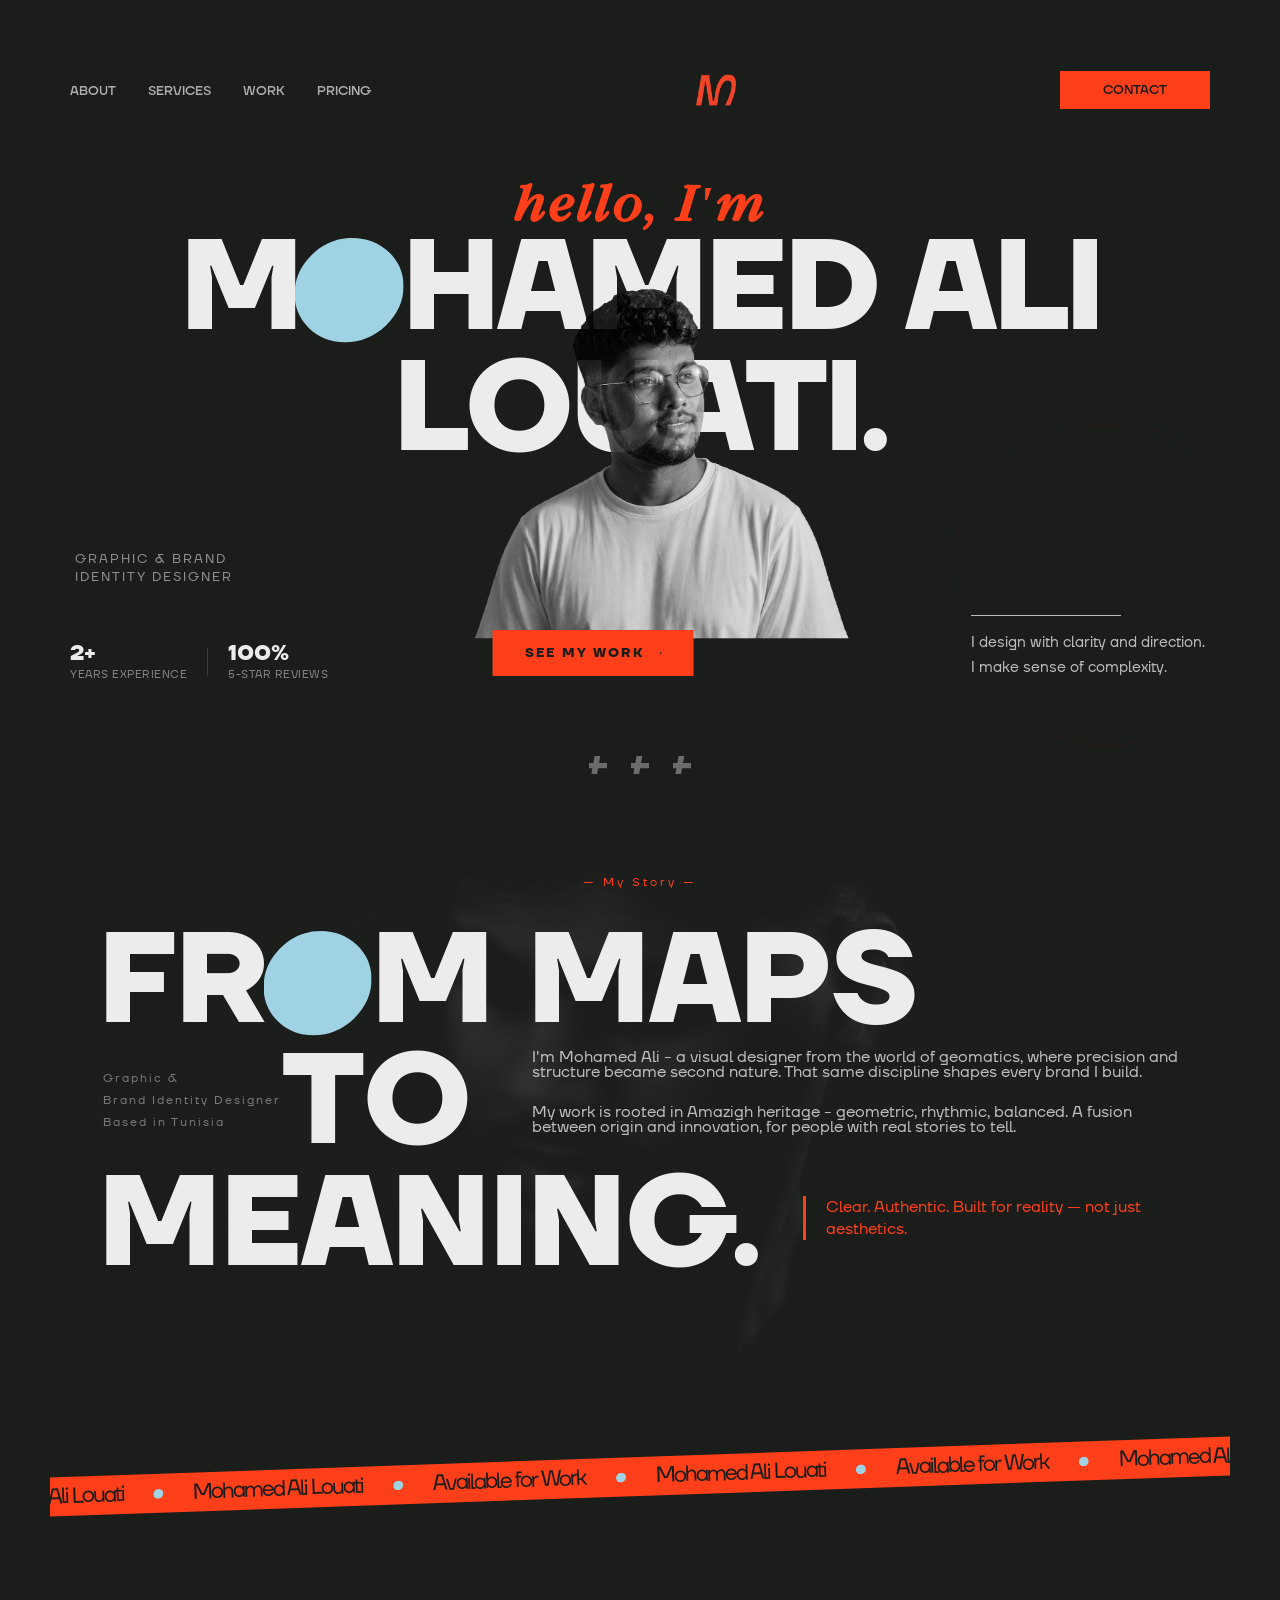
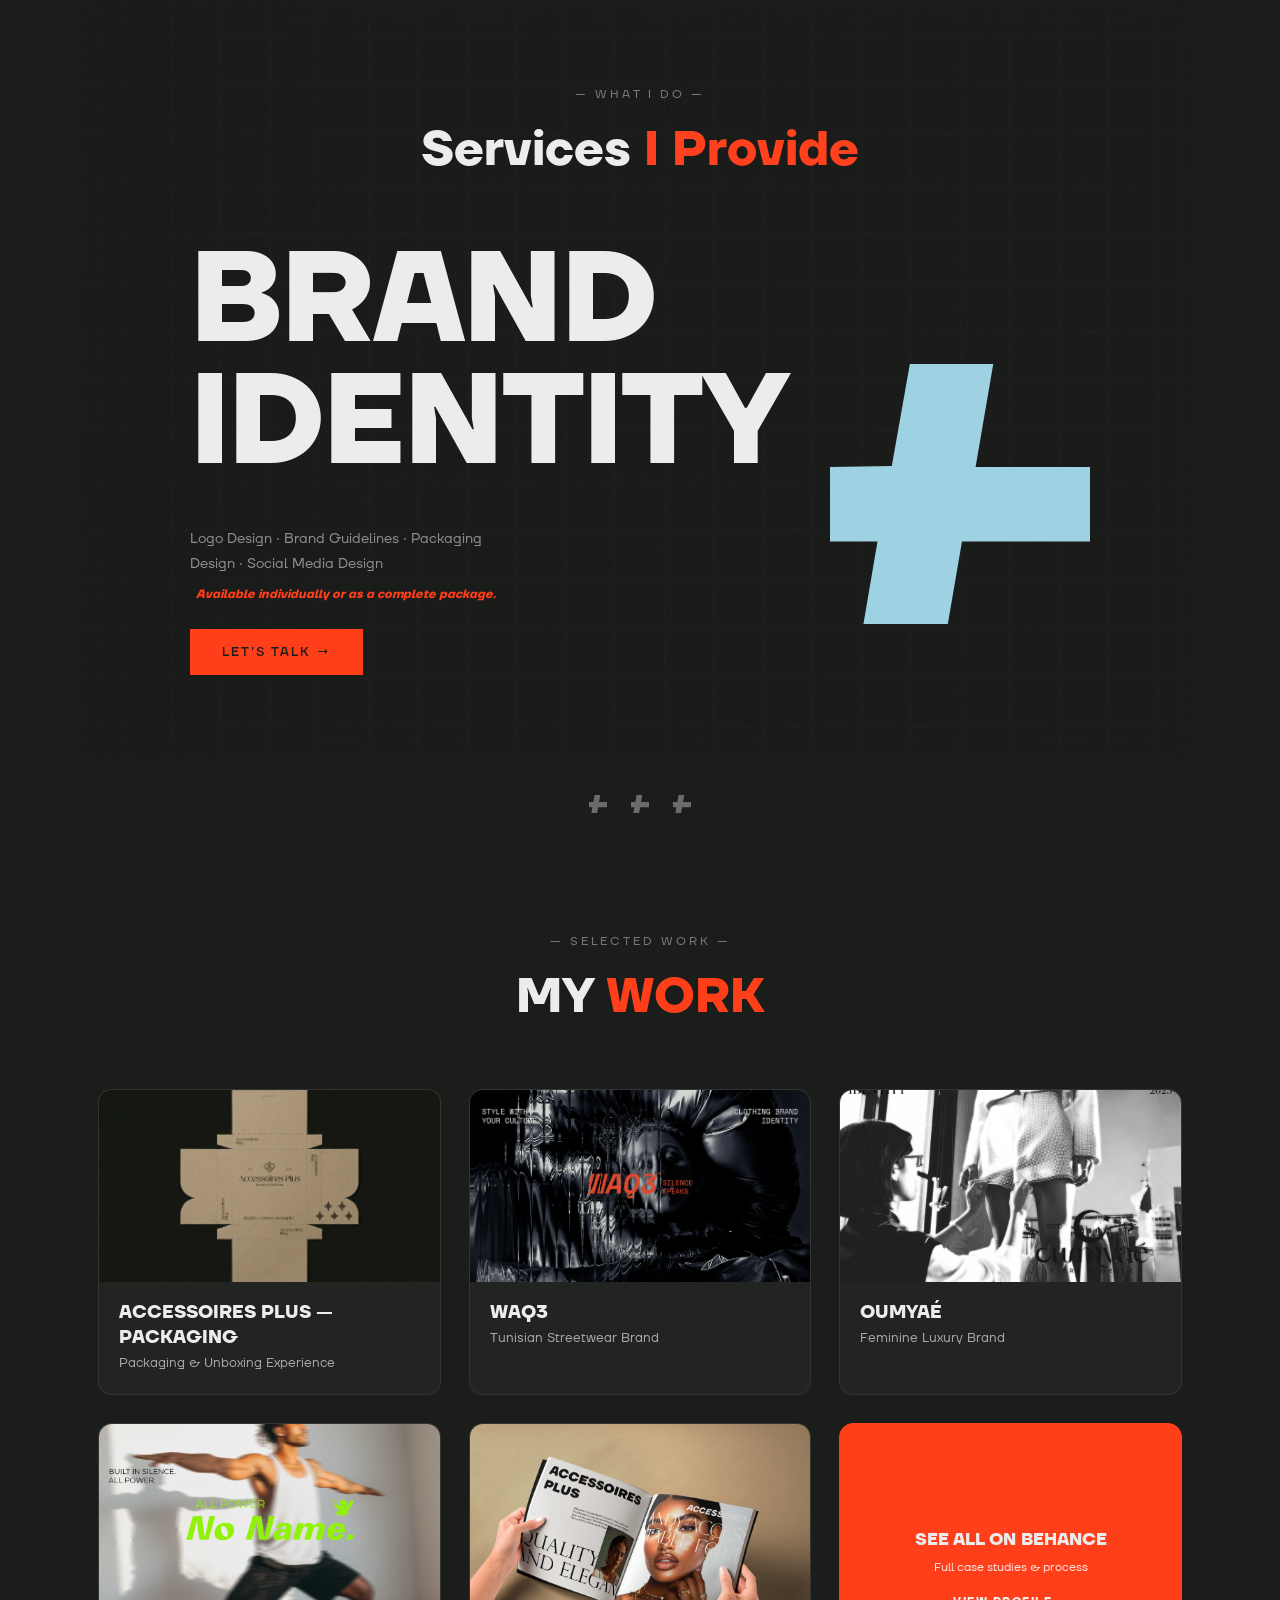
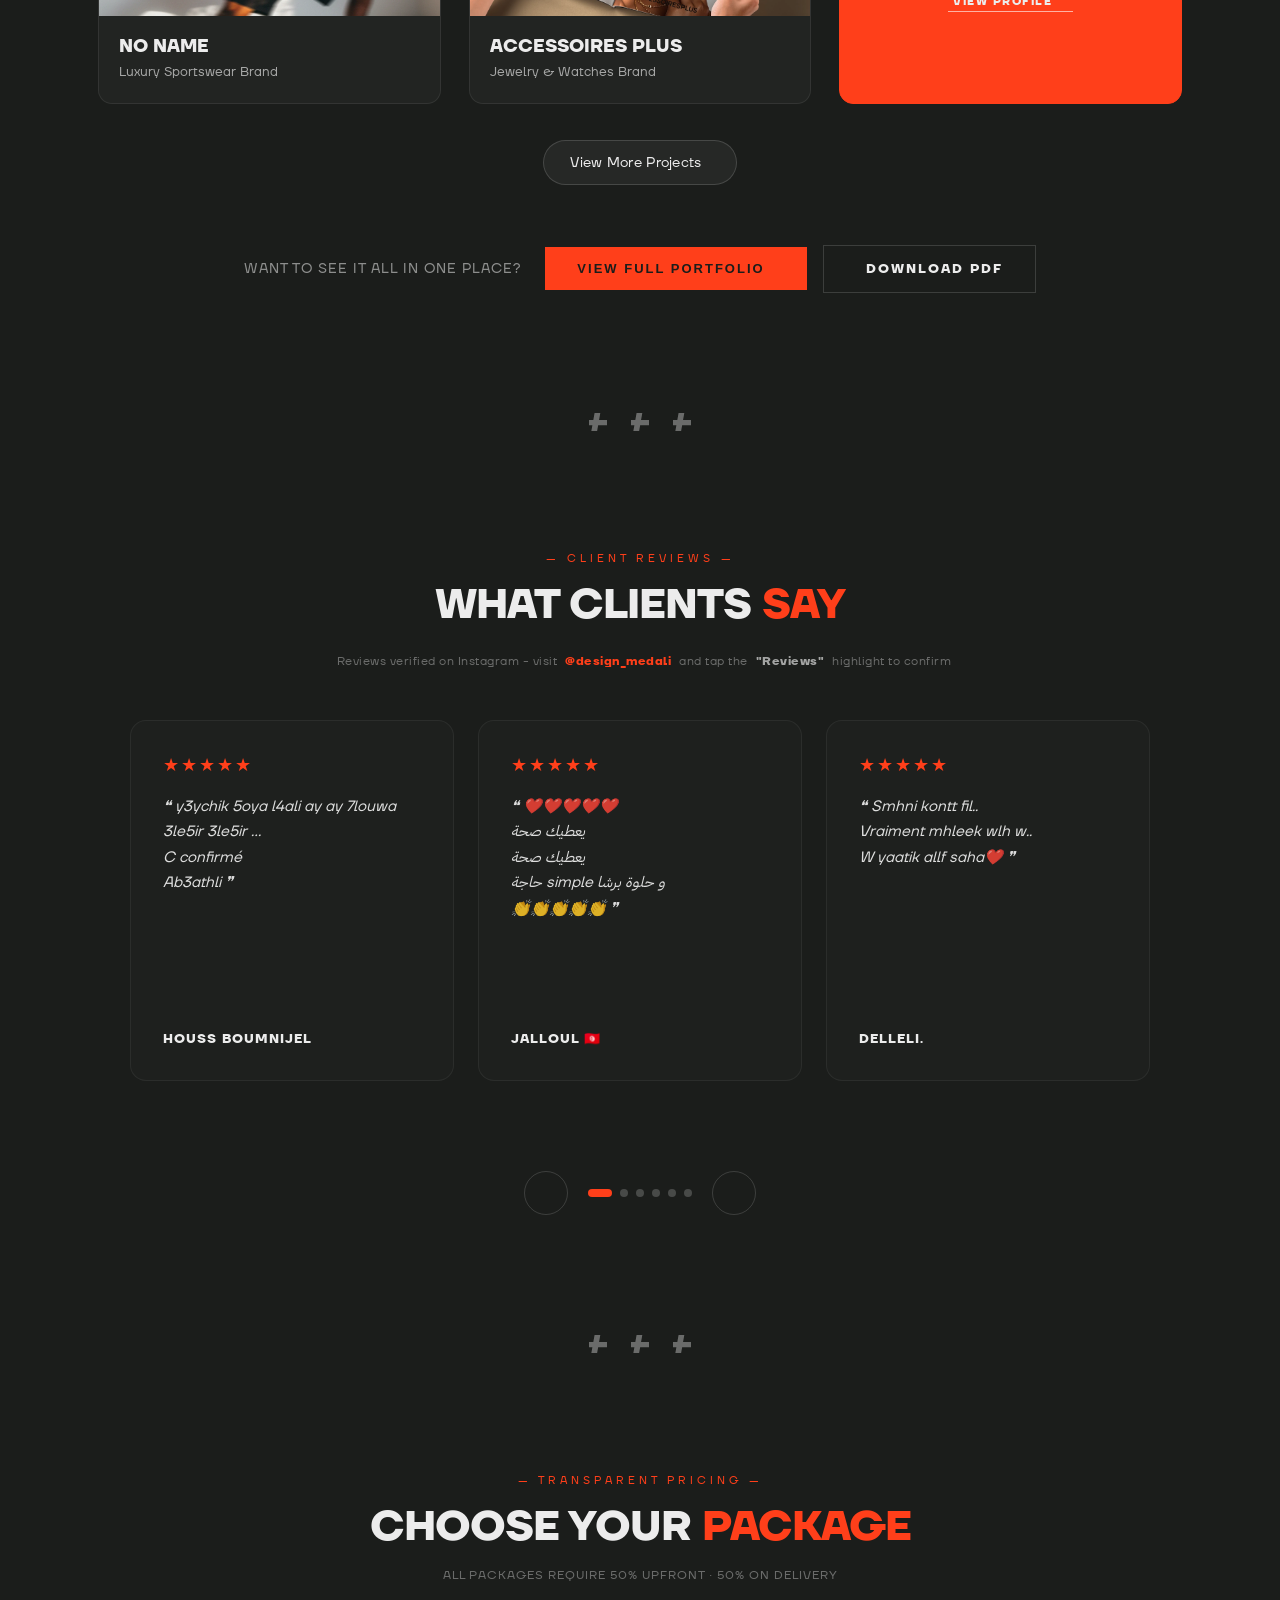
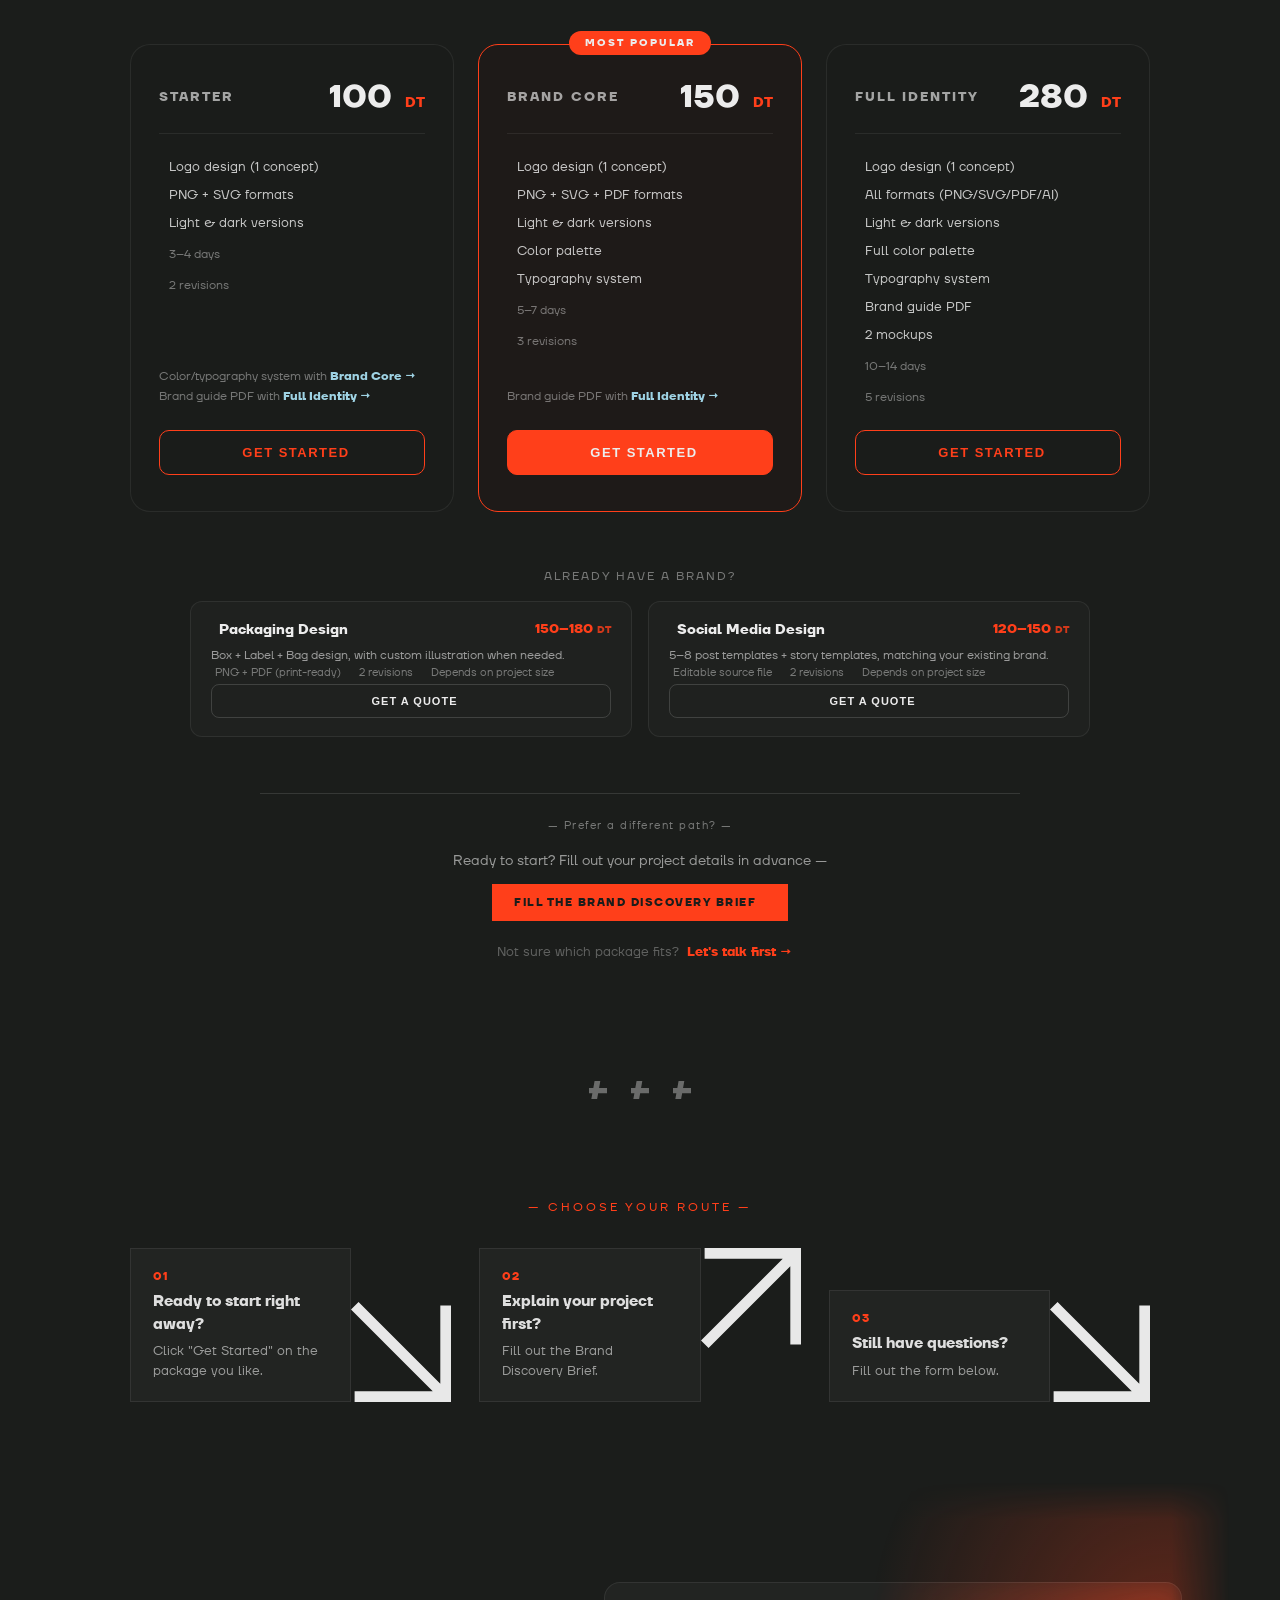
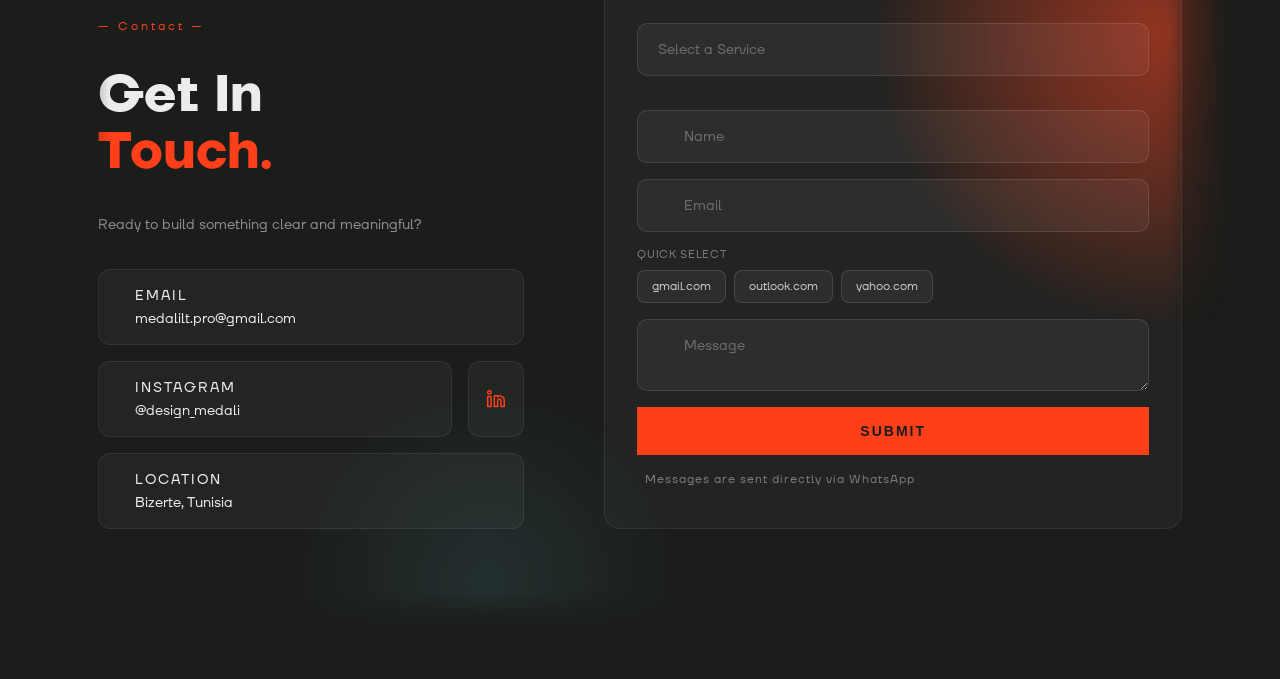
==== index.html @ 74e720b3 "detail traduite" ====
<!doctype html>

<html lang="en">
  <head>
    <meta
      name="google-site-verification"
      content="rzbxqcQGJKJ--_F9ZL8uNLm4t7RBA63RpgFZcHZuu8w"
    />
    <link rel="preconnect" href="https://fonts.googleapis.com" />
    <link rel="preconnect" href="https://fonts.gstatic.com" crossorigin />
    <link
      href="https://fonts.googleapis.com/css2?family=IBM+Plex+Sans+Arabic:wght@400;500;700&display=swap"
      rel="stylesheet"
    />

    <meta
      property="og:image"
      content="https://dali-lt.github.io/medali_designer/Images/og-image.png"
    />
    <meta
      property="og:title"
      content="Mohamed Ali Louati | Graphic & Brand Identity Designer"
    />
    <meta
      property="og:description"
      content="Graphic & Brand Identity Designer based in Tunisia — Logo design, branding, packaging & social media design."
    />
    <meta
      property="og:url"
      content="https://dali-lt.github.io/medali_designer/"
    />
    <meta name="twitter:card" content="summary_large_image" />
    <meta
      name="twitter:image"
      content="https://dali-lt.github.io/medali_designer/Images/og-image.png"
    />

    <meta charset="UTF-8" />
    <meta name="viewport" content="width=device-width, initial-scale=1.0" />
    <meta
      name="description"
      content="Mohamed Ali Louati — Graphic & Brand Identity Designer based in Tunisia. Logo design, branding, packaging & social media design rooted in Amazigh heritage."
    />
    <link rel="icon" type="image/png" href="Images/MyFavicon.png" />
    <title>
      Mohamed Ali Louati | Graphic & Brand Identity Designer in Tunisia
    </title>
    <link rel="stylesheet" href="CSS/Style.css" />

    <script type="application/ld+json">
      {
        "@context": "https://schema.org",
        "@type": "Person",
        "name": "Mohamed Ali Louati",
        "jobTitle": "Graphic & Brand Identity Designer",
        "address": {
          "@type": "PostalAddress",
          "addressLocality": "Bizerte",
          "addressCountry": "Tunisia"
        },
        "url": "https://dali-lt.github.io/medali_designer/",
        "sameAs": [
          "https://www.linkedin.com/in/medalilouati/",
          "https://www.instagram.com/design_medali/",
          "https://www.behance.net/louatimohamed2",
          "https://freeness.tn/talent/mohamed-ali-louati-1",
          "https://tunisiefreelance.tn/en/profile/mohamed-ali-l-1553ef"
        ]
      }
    </script>
  </head>
  <body>
    <nav>
      <!-- Links -->
      <ul class="nav-links">
        <li><a href="#about">About</a></li>
        <li><a href="#services">Services</a></li>
        <li><a href="#work">Work</a></li>
        <li><a href="#pricing">Pricing</a></li>
      </ul>

      <!-- Logo -->
      <a href="#" class="logo">
        <img src="Images/Logopic.png" alt="Mohamed Ali Louati logo" />
      </a>

      <!-- Link Boton -->
      <a href="#contact" id="btnCon">Contact</a>

      <!-- Hamburger -->
      <div
        class="hamburger"
        id="hamburger"
        role="button"
        tabindex="0"
        aria-label="Open menu"
        aria-expanded="false"
        onclick="toggleMenu()"
      >
        +
      </div>
    </nav>

    <!-- Sidebar -->
    <div class="sidebar" id="sidebar">
      <ul>
        <li>
          <a href="#about" onclick="toggleMenu()"
            ><ion-icon name="person-outline"></ion-icon>About</a
          >
        </li>
        <li>
          <a href="#services" onclick="toggleMenu()"
            ><ion-icon name="briefcase-outline"></ion-icon>Services</a
          >
        </li>
        <li>
          <a href="#work" onclick="toggleMenu()"
            ><ion-icon name="grid-outline"></ion-icon>Work</a
          >
        </li>
        <li>
          <a href="#pricing" onclick="toggleMenu()"
            ><ion-icon name="pricetag-outline"></ion-icon>Pricing</a
          >
        </li>
        <li>
          <a href="#contact" onclick="toggleMenu()"
            ><ion-icon name="mail-outline"></ion-icon>Contact</a
          >
        </li>
      </ul>
    </div>

    <!-- Overlay -->
    <div class="overlay" id="overlay" onclick="toggleMenu()"></div>

    <!-- Hero Section -->
    <section id="home" class="hero">
      <div class="hero-bg-name notranslate" translate="no" lang="en">
        <p class="hero-sub">
          Hello, <span>I</span><span style="font-family: serif">'</span>m
        </p>
        <div class="hero-bg-text">
          M<span class="letter-o"
            >O<img
              src="Images/Artboard 1_ShapeCircle.svg"
              class="o-circle"
              aria-hidden="true" /></span
          >HAMED ALI
        </div>
        <div class="hero-bg-text">LOUATI.</div>
      </div>

      <!-- Image -->
      <div class="hero-img">
        <img
          src="Images/mypic.png"
          alt="Mohamed Ali Louati - Graphic and Brand Identity Designer from Tunisia"
        />
      </div>

      <!-- Text -->
      <div class="hero-content">
        <p class="hero-role">GRAPHIC & BRAND IDENTITY DESIGNER</p>
        <p class="hero-desc">
          <span></span><br />
          I design with clarity and direction.<br />
          I make sense of complexity.
        </p>
        <div class="hero-stats">
          <div class="hero-stat">
            <span class="hero-stat-number">2+</span>
            <span class="hero-stat-label">Years Experience</span>
          </div>
          <div class="hero-stat-divider" aria-hidden="true"></div>
          <div class="hero-stat">
            <span class="hero-stat-number">100%</span>
            <span class="hero-stat-label">5-Star Reviews</span>
          </div>
        </div>
        <a href="#work" class="hero-btn">
          See My Work
          <ion-icon name="arrow-down-outline" class="btn-arrow"></ion-icon>
        </a>
      </div>
    </section>

    <div class="brand-divider" aria-hidden="true">
      <img src="Images/Artboard 1_ShapePlus.svg" />
      <img src="Images/Artboard 1_ShapePlus.svg" />
      <img src="Images/Artboard 1_ShapePlus.svg" />
    </div>

    <!-- My Story Section -->
    <section id="about" class="story">
      <div class="story-label">— My Story —</div>

      <div class="story-content">
        <div class="story-left">
          <p class="story-origin">
            Graphic &<br />Brand Identity Designer<br />Based in Tunisia
          </p>
          <h2 class="story-title notranslate" translate="no" lang="en">
            FR<span class="letter-o"
              >O<img
                src="Images/Artboard 1_ShapeCircle.svg"
                class="o-circle"
                aria-hidden="true" /></span
            >M MAPS<br />
            <span class="text-trans">____</span>TO<br />
            MEANING.
          </h2>
        </div>

        <div class="story-right">
          <p>
            I'm Mohamed Ali - a visual designer from the world of geomatics,
            where precision and structure became second nature. That same
            discipline shapes every brand I build.
          </p>

          <p>
            My work is rooted in Amazigh heritage - geometric, rhythmic,
            balanced. A fusion between origin and innovation, for people with
            real stories to tell.
          </p>
        </div>

        <div class="story-closing">
          Clear. Authentic. Built for reality — not just aesthetics.
        </div>
      </div>
    </section>

    <div class="marquee-wrap" aria-hidden="true">
      <div class="marquee-divider">
        <div class="marquee-track">
          <span class="marquee-item">Mohamed Ali Louati</span>
          <span class="marquee-dot"
            ><img src="Images/Artboard 1_ShapeCircle.svg"
          /></span>
          <span class="marquee-item">Mohamed Ali Louati</span>
          <span class="marquee-dot"
            ><img src="Images/Artboard 1_ShapeCircle.svg"
          /></span>
          <span class="marquee-item marquee-status"
            >Available for Work</span
          >
          <span class="marquee-dot"
            ><img src="Images/Artboard 1_ShapeCircle.svg"
          /></span>
          <span class="marquee-item">Mohamed Ali Louati</span>
          <span class="marquee-dot"
            ><img src="Images/Artboard 1_ShapeCircle.svg"
          /></span>
          <span class="marquee-item marquee-status"
            >Available for Work</span
          >
          <span class="marquee-dot"
            ><img src="Images/Artboard 1_ShapeCircle.svg"
          /></span>
          <span class="marquee-item">Mohamed Ali Louati</span>
          <span class="marquee-dot"
            ><img src="Images/Artboard 1_ShapeCircle.svg"
          /></span>
          <!-- duplicate set for seamless loop -->
          <span class="marquee-item marquee-status"
            >Available for Work</span
          >
          <span class="marquee-dot"
            ><img src="Images/Artboard 1_ShapeCircle.svg"
          /></span>
          <span class="marquee-item">Mohamed Ali Louati</span>
          <span class="marquee-dot"
            ><img src="Images/Artboard 1_ShapeCircle.svg"
          /></span>
          <span class="marquee-item marquee-status"
            >Available for Work</span
          >
          <span class="marquee-dot"
            ><img src="Images/Artboard 1_ShapeCircle.svg"
          /></span>
          <span class="marquee-item">Mohamed Ali Louati</span>
          <span class="marquee-dot"
            ><img src="Images/Artboard 1_ShapeCircle.svg"
          /></span>
          <span class="marquee-item">Mohamed Ali Louati</span>
          <span class="marquee-dot"
            ><img src="Images/Artboard 1_ShapeCircle.svg"
          /></span>
          <span class="marquee-item marquee-status"
            >Available for Work</span
          >
          <span class="marquee-dot"
            ><img src="Images/Artboard 1_ShapeCircle.svg"
          /></span>
        </div>
      </div>
    </div>

    <section id="services" class="services">
      <p class="services-label">— What I Do —</p>
      <h2 class="services-title">Services <span>I Provide</span></h2>

      <div class="services-hero" aria-hidden="false">
        <img
          src="Images/Artboard 1_ShapePlus1.svg"
          class="services-hero-circle"
          aria-hidden="true"
        />
        <h3 class="services-huge notranslate" translate="no" lang="en">
          Brand<br />Identity
        </h3>
      </div>

      <div class="services-grid">
        <div class="service-card">
          <p>
            Logo Design · Brand Guidelines · Packaging Design · Social Media
            Design
          </p>
          <p class="service-note">
            <ion-icon name="information-circle-outline"></ion-icon>
            Available individually or as a complete package.
          </p>
          <a href="#contact" class="service-link orange"
            >Let's Talk <span class="flachorange">→</span></a
          >
        </div>
      </div>
    </section>

    <div class="brand-divider" aria-hidden="true">
      <img src="Images/Artboard 1_ShapePlus.svg" />
      <img src="Images/Artboard 1_ShapePlus.svg" />
      <img src="Images/Artboard 1_ShapePlus.svg" />
    </div>

    <!-- Pricing Section -->

    <!-- Work Section -->
    <section id="work" class="work">
      <p class="work-label">— Selected Work —</p>
      <h2 class="work-title">My <span>Work</span></h2>

      <div class="projects-grid" id="projectsGrid">
        <!-- Project cards are rendered here by Script.js from the
             `projects` data array — see JS/projects-data.js. Add a
             new project there, not here. -->

        <!-- View on Behance -->
        <a
          href="https://www.behance.net/louatimohamed2"
          target="_blank"
          class="project-card project-card-behance"
        >
          <div class="behance-card-inner">
            <ion-icon name="logo-behance"></ion-icon>
            <h3>See All on Behance</h3>
            <p>Full case studies &amp; process</p>
            <span class="behance-link"
              >View Profile <ion-icon name="open-outline"></ion-icon
            ></span>
          </div>
        </a>
      </div>

      <div class="work-more" id="workMoreWrap">
        <button
          type="button"
          class="work-more-btn"
          id="viewMoreBtn"
          aria-expanded="false"
          onclick="toggleProjects()"
        >
          <span id="viewMoreLabel">View More Projects</span>
          <ion-icon name="chevron-down-outline" id="viewMoreIcon"></ion-icon>
        </button>
      </div>

      <div class="work-cta">
        <p>Want to see it all in one place?</p>
        <div class="work-cta-row">
          <button type="button" class="work-cta-btn" onclick="openGallery(0)">
            View Full Portfolio
            <ion-icon name="arrow-forward-outline"></ion-icon>
          </button>
          <a
            href="Files/Logofolio2026_V02.pdf"
            download
            class="work-cta-btn outline"
          >
            <ion-icon name="download-outline"></ion-icon> Download PDF
          </a>
        </div>
      </div>
    </section>

    <!-- Portfolio Lightbox -->
    <div class="portfolio-lightbox" id="portfolioLightbox">
      <div class="lightbox-backdrop" onclick="closeGallery()"></div>
      <div class="lightbox-content">
        <button
          class="lightbox-close"
          onclick="closeGallery()"
          aria-label="Close"
        >
          <ion-icon name="close-outline"></ion-icon>
        </button>
        <a
          href="Files/Logofolio2026_V02.pdf"
          download
          class="lightbox-download"
          aria-label="Download Portfolio PDF"
        >
          <ion-icon name="download-outline"></ion-icon>
        </a>
        <button
          class="lightbox-nav lightbox-prev"
          onclick="galleryNav(-1)"
          aria-label="Previous"
        >
          <ion-icon name="chevron-back-outline"></ion-icon>
        </button>
        <img id="lightboxImg" src="" alt="Portfolio slide" />
        <button
          class="lightbox-nav lightbox-next"
          onclick="galleryNav(1)"
          aria-label="Next"
        >
          <ion-icon name="chevron-forward-outline"></ion-icon>
        </button>
        <div class="lightbox-counter">
          <span id="lightboxCounter">1 / 20</span>
        </div>
        <button
          class="lightbox-full-btn"
          id="lightboxFullBtn"
          onclick="openFullPortfolio()"
        >
          <span>View Full Portfolio</span>
          <ion-icon name="arrow-forward-outline"></ion-icon>
        </button>
      </div>
    </div>

    <div class="brand-divider" aria-hidden="true">
      <img src="Images/Artboard 1_ShapePlus.svg" />
      <img src="Images/Artboard 1_ShapePlus.svg" />
      <img src="Images/Artboard 1_ShapePlus.svg" />
    </div>

    <!-- Reviews Section -->
    <section id="reviews" class="reviews">
      <p class="reviews-label">— Client Reviews —</p>
      <h2 class="reviews-title">What Clients <span>Say</span></h2>
      <p class="reviews-verify-note">
        <ion-icon name="logo-instagram"></ion-icon>
        Reviews verified on Instagram - visit
        <a href="https://www.instagram.com/design_medali/" target="_blank"
          >@design_medali</a
        >
        and tap the <strong>"Reviews"</strong> highlight to confirm
      </p>

      <div class="reviews-carousel">
        <div class="reviews-track" id="reviewsTrack">
          <!-- Review cards are rendered here by Script.js from the
               `reviews` data array — see JS/reviews-data.js. Add a
               new review there, not here. -->
        </div>
      </div>

      <div class="reviews-controls">
        <button class="rev-btn" onclick="moveReviews(-1)">
          <ion-icon name="arrow-back-outline"></ion-icon>
        </button>
        <div class="reviews-dots" id="reviewsDots"></div>
        <button class="rev-btn" onclick="moveReviews(1)">
          <ion-icon name="arrow-forward-outline"></ion-icon>
        </button>
      </div>
    </section>

    <div class="brand-divider" aria-hidden="true">
      <img src="Images/Artboard 1_ShapePlus.svg" />
      <img src="Images/Artboard 1_ShapePlus.svg" />
      <img src="Images/Artboard 1_ShapePlus.svg" />
    </div>

    <section id="pricing" class="pricing">
      <p class="pricing-label">— Transparent Pricing —</p>
      <h2 class="pricing-title">Choose Your <span>Package</span></h2>
      <p class="pricing-note">
        All packages require 50% upfront · 50% on delivery
      </p>

      <div class="pricing-grid">
        <!-- Starter -->
        <div
          class="pricing-card"
          aria-label="Starter package, 100 DT"
          onclick="togglePricing(this)"
        >
          <div class="pricing-header">
            <span class="pricing-tag">Starter</span>
            <div class="pricing-price">100 <span>DT</span></div>
            <ion-icon
              name="chevron-down-outline"
              class="pricing-chevron"
            ></ion-icon>
          </div>
          <div class="pricing-body">
            <ul class="pricing-deliverables">
              <li>
                <ion-icon name="checkmark-outline"></ion-icon> Logo design (1
                concept)
              </li>
              <li>
                <ion-icon name="checkmark-outline"></ion-icon> PNG + SVG formats
              </li>
              <li>
                <ion-icon name="checkmark-outline"></ion-icon> Light & dark
                versions
              </li>
              <li class="pricing-meta">
                <ion-icon name="time-outline"></ion-icon> 3–4 days
              </li>
              <li class="pricing-meta">
                <ion-icon name="refresh-outline"></ion-icon> 2 revisions
              </li>
            </ul>
            <p class="pricing-card-note">
              Color/typography system with
              <a href="#brandCorePackage" class="pricing-jump-link"
                >Brand Core →</a
              ><br />
              Brand guide PDF with
              <a href="#fullIdentityPackage" class="pricing-jump-link"
                >Full Identity →</a
              >
            </p>
            <button
              class="pricing-btn"
              onclick="
                event.stopPropagation();
                sendPackage('Starter', '100');
              "
            >
              <ion-icon name="logo-whatsapp"></ion-icon> Get Started
            </button>
          </div>
        </div>

        <!-- Brand Core — Featured -->
        <div
          class="pricing-card featured"
          id="brandCorePackage"
          aria-label="Brand Core package, 150 DT, most popular"
          onclick="togglePricing(this)"
        >
          <div class="pricing-badge">Most Popular</div>
          <div class="pricing-header">
            <span class="pricing-tag">Brand Core</span>
            <div class="pricing-price">150 <span>DT</span></div>
            <ion-icon
              name="chevron-down-outline"
              class="pricing-chevron"
            ></ion-icon>
          </div>
          <div class="pricing-body">
            <ul class="pricing-deliverables">
              <li>
                <ion-icon name="checkmark-outline"></ion-icon> Logo design (1
                concept)
              </li>
              <li>
                <ion-icon name="checkmark-outline"></ion-icon> PNG + SVG + PDF
                formats
              </li>
              <li>
                <ion-icon name="checkmark-outline"></ion-icon> Light & dark
                versions
              </li>
              <li>
                <ion-icon name="checkmark-outline"></ion-icon> Color palette
              </li>
              <li>
                <ion-icon name="checkmark-outline"></ion-icon> Typography system
              </li>
              <li class="pricing-meta">
                <ion-icon name="time-outline"></ion-icon> 5–7 days
              </li>
              <li class="pricing-meta">
                <ion-icon name="refresh-outline"></ion-icon> 3 revisions
              </li>
            </ul>
            <p class="pricing-card-note">
              Brand guide PDF with
              <a href="#fullIdentityPackage" class="pricing-jump-link"
                >Full Identity →</a
              >
            </p>
            <button
              class="pricing-btn featured-btn"
              onclick="
                event.stopPropagation();
                sendPackage('Brand Core', '150');
              "
            >
              <ion-icon name="logo-whatsapp"></ion-icon> Get Started
            </button>
          </div>
        </div>

        <!-- Full Identity -->
        <div
          class="pricing-card"
          id="fullIdentityPackage"
          aria-label="Full Identity package, 280 DT"
          onclick="togglePricing(this)"
        >
          <div class="pricing-header">
            <span class="pricing-tag">Full Identity</span>
            <div class="pricing-price">280 <span>DT</span></div>
            <ion-icon
              name="chevron-down-outline"
              class="pricing-chevron"
            ></ion-icon>
          </div>
          <div class="pricing-body">
            <ul class="pricing-deliverables">
              <li>
                <ion-icon name="checkmark-outline"></ion-icon> Logo design (1
                concept)
              </li>
              <li>
                <ion-icon name="checkmark-outline"></ion-icon> All formats
                (PNG/SVG/PDF/AI)
              </li>
              <li>
                <ion-icon name="checkmark-outline"></ion-icon> Light & dark
                versions
              </li>
              <li>
                <ion-icon name="checkmark-outline"></ion-icon> Full color
                palette
              </li>
              <li>
                <ion-icon name="checkmark-outline"></ion-icon> Typography system
              </li>
              <li>
                <ion-icon name="checkmark-outline"></ion-icon> Brand guide PDF
              </li>
              <li><ion-icon name="checkmark-outline"></ion-icon> 2 mockups</li>
              <li class="pricing-meta">
                <ion-icon name="time-outline"></ion-icon> 10–14 days
              </li>
              <li class="pricing-meta">
                <ion-icon name="refresh-outline"></ion-icon> 5 revisions
              </li>
            </ul>
            <button
              class="pricing-btn"
              onclick="
                event.stopPropagation();
                sendPackage('Full Identity', '280');
              "
            >
              <ion-icon name="logo-whatsapp"></ion-icon> Get Started
            </button>
          </div>
        </div>
      </div>

      <div class="addon-section">
        <p class="addon-label">Already have a brand?</p>
        <div class="addon-grid">
          <!-- Packaging Design -->
          <div
            class="addon-card"
            aria-label="Packaging Design add-on, 150 to 180 DT"
            onclick="toggleAddon(this)"
          >
            <div class="addon-top">
              <ion-icon name="cube-outline"></ion-icon>
              <span class="addon-title">Packaging Design</span>
              <span class="addon-price">150–180 <span>DT</span></span>
              <ion-icon
                name="chevron-down-outline"
                class="addon-chevron"
              ></ion-icon>
            </div>
            <div class="addon-body">
              <p class="addon-desc">
                Box + Label + Bag design, with custom illustration when needed.
              </p>
              <div class="addon-meta">
                <span
                  ><ion-icon name="checkmark-outline"></ion-icon> PNG + PDF
                  (print-ready)</span
                >
                <span
                  ><ion-icon name="checkmark-outline"></ion-icon> 2
                  revisions</span
                >
                <span
                  ><ion-icon name="time-outline"></ion-icon> Depends on project
                  size</span
                >
              </div>
              <button
                class="addon-btn"
                onclick="
                  event.stopPropagation();
                  sendAddonQuote('Packaging Design', '150–180');
                "
              >
                <ion-icon name="logo-whatsapp"></ion-icon> Get a Quote
              </button>
            </div>
          </div>

          <!-- Social Media Design -->
          <div
            class="addon-card"
            aria-label="Social Media Design add-on, 120 to 150 DT"
            onclick="toggleAddon(this)"
          >
            <div class="addon-top">
              <ion-icon name="phone-portrait-outline"></ion-icon>
              <span class="addon-title">Social Media Design</span>
              <span class="addon-price">120–150 <span>DT</span></span>
              <ion-icon
                name="chevron-down-outline"
                class="addon-chevron"
              ></ion-icon>
            </div>
            <div class="addon-body">
              <p class="addon-desc">
                5–8 post templates + story templates, matching your existing
                brand.
              </p>
              <div class="addon-meta">
                <span
                  ><ion-icon name="checkmark-outline"></ion-icon> Editable
                  source file</span
                >
                <span
                  ><ion-icon name="checkmark-outline"></ion-icon> 2
                  revisions</span
                >
                <span
                  ><ion-icon name="time-outline"></ion-icon> Depends on project
                  size</span
                >
              </div>
              <button
                class="addon-btn"
                onclick="
                  event.stopPropagation();
                  sendAddonQuote('Social Media Design', '120–150');
                "
              >
                <ion-icon name="logo-whatsapp"></ion-icon> Get a Quote
              </button>
            </div>
          </div>
        </div>
      </div>

      <div class="pricing-alt-paths">
        <p class="pricing-alt-label">— Prefer a different path? —</p>

        <div class="pricing-brief-cta">
          <p>Ready to start? Fill out your project details in advance —</p>
          <a
            href="https://dali-lt.github.io/brand-brief/"
            target="_blank"
            class="work-cta-btn"
          >
            Fill the Brand Discovery Brief
            <ion-icon name="arrow-forward-outline"></ion-icon>
          </a>
        </div>

        <p class="pricing-footer">
          <ion-icon name="information-circle-outline"></ion-icon>
          Not sure which package fits? <a href="#contact">Let's talk first →</a>
        </p>
      </div>
    </section>

    <div class="brand-divider" aria-hidden="true">
      <img src="Images/Artboard 1_ShapePlus.svg" />
      <img src="Images/Artboard 1_ShapePlus.svg" />
      <img src="Images/Artboard 1_ShapePlus.svg" />
    </div>

    <!-- Route Selector -->
    <section id="contact" class="route-section">
      <div class="route-selector" id="routeSelector">
        <p class="route-selector-label">— Choose Your Route —</p>

        <div class="route-items">
          <div
            class="route-item route-down"
            role="button"
            tabindex="0"
            data-route="pricing"
            aria-label="Ready to start right away? Click Get Started on the package you like."
          >
            <div class="route-box">
              <span class="route-number">01</span>
              <strong>Ready to start right away?</strong>
              <span>Click "Get Started" on the package you like.</span>
            </div>
            <img
              src="Images/route-arrow-down.svg"
              class="route-arrow"
              alt=""
              aria-hidden="true"
            />
          </div>

          <div
            class="route-item route-up"
            role="button"
            tabindex="0"
            data-route="brief"
            aria-label="Would you like to explain your project in detail first? Fill out the Brand Discovery Brief."
          >
            <div class="route-box">
              <span class="route-number">02</span>
              <strong>Explain your project first?</strong>
              <span>Fill out the Brand Discovery Brief.</span>
            </div>
            <img
              src="Images/route-arrow-up.svg"
              class="route-arrow"
              alt=""
              aria-hidden="true"
            />
          </div>

          <div
            class="route-item route-down"
            role="button"
            tabindex="0"
            data-route="form"
            aria-label="Have questions or still unsure? Fill out the form below."
          >
            <div class="route-box">
              <span class="route-number">03</span>
              <strong>Still have questions?</strong>
              <span>Fill out the form below.</span>
            </div>
            <img
              src="Images/route-arrow-down.svg"
              class="route-arrow"
              alt=""
              aria-hidden="true"
            />
          </div>
        </div>
      </div>
    </section>

    <!-- Contact Section -->
    <section id="contactForm" class="contact">
      <div class="contact-left">
        <p class="contact-label">— Contact —</p>
        <h2 class="contact-title">Get In<br /><span>Touch.</span></h2>
        <p class="contact-sub">
          Ready to build something clear and meaningful?
        </p>

        <div class="contact-info">
          <a href="mailto:medalilt.pro@gmail.com">
            <div class="contact-item link">
              <ion-icon name="mail-outline"></ion-icon>
              <div>
                <p class="info-label">Email</p>
                <p class="instaTag">medalilt.pro@gmail.com</p>
              </div>
            </div>
          </a>

          <div class="contact-row">
            <a
              href="https://instagram.com/design_medali"
              target="_blank"
              class="contact-row-main"
            >
              <div class="contact-item link">
                <ion-icon name="logo-instagram"></ion-icon>
                <div>
                  <p class="info-label">Instagram</p>
                  <p class="instaTag">@design_medali</p>
                </div>
              </div>
            </a>

            <a
              href="https://www.linkedin.com/in/medalilouati/"
              target="_blank"
              class="contact-item-icon-only"
              aria-label="LinkedIn"
            >
              <svg
                viewBox="0 0 24 24"
                fill="none"
                stroke="currentColor"
                stroke-width="1.8"
                stroke-linecap="round"
                stroke-linejoin="round"
              >
                <path
                  d="M16 8a6 6 0 0 1 6 6v7h-4v-7a2 2 0 0 0-2-2 2 2 0 0 0-2 2v7h-4V8h4v1.5A5.98 5.98 0 0 1 16 8Z"
                />
                <rect x="2" y="9" width="4" height="12" />
                <circle cx="4" cy="4" r="2" />
              </svg>
            </a>
          </div>

          <div class="contact-item">
            <ion-icon name="location-outline"></ion-icon>
            <div>
              <p class="info-label">Location</p>
              <p>Bizerte, Tunisia</p>
            </div>
          </div>
        </div>
      </div>

      <div class="contact-right">
        <div class="service-dropdown" id="serviceDropdown">
          <button
            type="button"
            class="service-dropdown-trigger contact-input"
            id="serviceTrigger"
            aria-haspopup="listbox"
            aria-expanded="false"
          >
            <span id="serviceTriggerLabel">Select a Service</span>
            <ion-icon
              name="chevron-down-outline"
              class="service-dropdown-chevron"
              aria-hidden="true"
            ></ion-icon>
          </button>
          <ul
            class="service-dropdown-list"
            id="serviceList"
            role="listbox"
            aria-multiselectable="true"
            aria-label="Select a Service"
          >
            <li
              role="option"
              aria-selected="false"
              tabindex="-1"
              data-value="Full Brand Identity (Complete Package)"
              data-exclusive="true"
              data-implies="Logo Design,Brand Guidelines"
            >
              <span class="service-option-label"
                >Full Brand Identity (Complete Package)</span
              ><ion-icon
                name="checkmark-outline"
                class="service-check"
                aria-hidden="true"
              ></ion-icon>
            </li>
            <li
              role="option"
              aria-selected="false"
              tabindex="-1"
              data-value="Logo Design"
            >
              <span class="service-option-label">Logo Design</span
              ><ion-icon
                name="checkmark-outline"
                class="service-check"
                aria-hidden="true"
              ></ion-icon>
            </li>
            <li
              role="option"
              aria-selected="false"
              tabindex="-1"
              data-value="Brand Guidelines"
            >
              <span class="service-option-label">Brand Guidelines</span
              ><ion-icon
                name="checkmark-outline"
                class="service-check"
                aria-hidden="true"
              ></ion-icon>
            </li>
            <li
              role="option"
              aria-selected="false"
              tabindex="-1"
              data-value="Packaging Design"
            >
              <span class="service-option-label">Packaging Design</span
              ><ion-icon
                name="checkmark-outline"
                class="service-check"
                aria-hidden="true"
              ></ion-icon>
            </li>
            <li
              role="option"
              aria-selected="false"
              tabindex="-1"
              data-value="Social Media Design"
            >
              <span class="service-option-label">Social Media Design</span
              ><ion-icon
                name="checkmark-outline"
                class="service-check"
                aria-hidden="true"
              ></ion-icon>
            </li>
          </ul>
          <input type="hidden" id="serviceSelect" value="" />
        </div>

        <div class="service-alert" id="serviceAlert">
          <ion-icon name="warning-outline"></ion-icon>
          This service is not available yet.
        </div>
        <div class="input-icon-wrap">
          <ion-icon
            name="person-outline"
            class="input-icon"
            aria-hidden="true"
          ></ion-icon>
          <input
            type="text"
            placeholder="Name"
            class="contact-input icon-input"
          />
        </div>

        <div class="email-field" id="emailField">
          <div class="email-input-wrap">
            <ion-icon
              name="mail-outline"
              class="email-icon"
              aria-hidden="true"
            ></ion-icon>
            <input
              type="email"
              placeholder="Email"
              class="contact-input email-input"
              id="emailInput"
              autocomplete="email"
              inputmode="email"
            />
            <ion-icon
              name="checkmark-circle"
              class="email-valid-icon"
              id="emailValidIcon"
              aria-hidden="true"
            ></ion-icon>
          </div>
          <div class="email-quick-select">
            <span class="quick-select-label">Quick Select</span>
            <div class="quick-select-chips">
              <button type="button" class="domain-chip" data-domain="gmail.com">
                gmail.com
              </button>
              <button
                type="button"
                class="domain-chip"
                data-domain="outlook.com"
              >
                outlook.com
              </button>
              <button type="button" class="domain-chip" data-domain="yahoo.com">
                yahoo.com
              </button>
            </div>
          </div>
        </div>

        <div class="input-icon-wrap textarea-icon-wrap">
          <ion-icon
            name="chatbubble-outline"
            class="input-icon"
            aria-hidden="true"
          ></ion-icon>
          <textarea
            placeholder="Message"
            class="contact-textarea icon-input"
          ></textarea>
        </div>
        <button class="contact-btn" onclick="sendWhatsApp()">Submit</button>
        <p class="contact-whatsapp-note">
          <ion-icon name="logo-whatsapp"></ion-icon>
          Messages are sent directly via WhatsApp
        </p>
      </div>
    </section>

    <script src="JS/projects-data.js"></script>
    <script src="JS/reviews-data.js"></script>
    <script src="JS/Script.js"></script>

    <script
      type="module"
      src="https://unpkg.com/ionicons@7.1.0/dist/ionicons/ionicons.esm.js"
    ></script>
    <script
      nomodule
      src="https://unpkg.com/ionicons@7.1.0/dist/ionicons/ionicons.js"
    ></script>
  </body>
</html>
---- CSS/Style.css ----
@font-face {
  font-family: "TT Firs Neue";
  src: url("../Fonts/TT-Firs-Neue-Regular.ttf") format("truetype");
  font-weight: 400;
  font-style: normal;
  font-display: swap;
}

@font-face {
  font-family: "TT Firs Neue";
  src: url("../Fonts/TT-Firs-Neue-Medium.ttf") format("truetype");
  font-weight: 500;
  font-style: normal;
  font-display: swap;
}

@font-face {
  font-family: "TT Firs Neue";
  src: url("../Fonts/TT-Firs-Neue-Bold.ttf") format("truetype");
  font-weight: 700;
  font-style: normal;
  font-display: swap;
}

@font-face {
  font-family: "GaramondNova";
  src: url("../Fonts/Garamond-Nova-IT.otf") format("opentype");
  font-weight: normal;
  font-style: italic;
}

html,
body {
  overflow-x: hidden;
}

body::-webkit-scrollbar {
  display: none;
}

/* Reset */
* {
  margin: 0;
  padding: 0;
  box-sizing: border-box;
}

body {
  -ms-overflow-style: none;
  scrollbar-width: none;
  font-family: "TT Firs Neue", sans-serif;
  font-size: 16px;
  text-transform: none;
  background: var(--black);
  color: var(--white);
  margin: 50px;
}

html,
body {
  overflow-x: hidden;
}

html.no-scroll,
body.no-scroll {
  overflow: hidden;
}

:lang(ar),
[dir="rtl"],
.ar {
  font-family: "IBM Plex Sans Arabic", sans-serif;
}

/* These three headlines must always render in the site's display font,
   even if the browser's translate feature flips <html lang> to "ar"
   (which :lang(ar) above would otherwise pick up). Scoped to exactly
   these selectors — NOT a wildcard — so .hero-sub keeps its own
   GaramondNova/italic styling untouched. */
.hero-bg-text,
.story-title,
.services-huge {
  font-family: "TT Firs Neue", sans-serif !important;
}

/* Variables */
:root {
  --black: #1b1d1b;
  --orange: #ff3f1a;
  --teal: #447980;
  --blue: #9ed2e3;
  --white: #ececec;
  --page-margin: 50px;
}

/* Visible keyboard focus for links, buttons, and the div-based
   interactive cards (project cards, pricing cards, hamburger). Uses
   :focus-visible so mouse/touch users never see it — only keyboard
   and other non-pointer navigation does. */
a:focus-visible,
button:focus-visible,
select:focus-visible,
[role="button"]:focus-visible,
[tabindex]:focus-visible {
  outline: 2px solid var(--orange);
  outline-offset: 3px;
  border-radius: 4px;
}

@media (max-width: 1024px) {
  * {
    backdrop-filter: none !important;
    -webkit-backdrop-filter: none !important;
  }

  section,
  .brand-divider {
    opacity: 1 !important;
    transform: none !important;
    transition: none !important;
    will-change: auto !important;
  }
}

/* Navbar */
nav {
  display: flex;
  align-items: center;
  justify-content: space-between;
  padding: 20px;
  background: var(--black);
}

/* Logo */
.logo {
  display: flex;
  align-items: center;
  gap: 10px;
}

.logo img {
  width: 40px;
  mix-blend-mode: lighten;
}

/* Nav Links */
.nav-links {
  display: flex;
  align-items: center;
  gap: 32px;
  list-style: none;
}

.nav-links a {
  position: relative;
  text-decoration: none;
  color: var(--white);
  font-size: 13px;
  font-weight: 500;
  opacity: 0.7;
  text-transform: uppercase;
}

.nav-links a::after {
  content: "";
  position: absolute;
  bottom: -2px;
  left: 0;
  width: 0;
  height: 1.5px;
  background: var(--orange);
  transition: width 0.3s ease;
}

.nav-links a:hover::after {
  width: 100%;
}

.nav-links a:hover {
  opacity: 1;
  color: var(--orange);
}

/* Contact Button */
nav #btnCon {
  width: 150px;
  text-align: center;
  text-decoration: none;
  background: var(--orange);
  color: var(--black);
  padding: 10px 22px;
  font-size: 13px;
  font-weight: 500;
  text-transform: uppercase;
  border: none;
}

nav #btnCon:hover {
  background: transparent;
  color: var(--orange);
  border: 1px solid var(--orange);
}

/* Hamburger */
.hamburger {
  display: none;
  cursor: pointer;
  font-size: 32px;
  font-weight: 300;
  color: var(--white);
  line-height: 1;
  transition: transform 0.3s ease;
  z-index: 9999;
}

/* Mobile */
@media (max-width: 768px) {
  :root {
    --page-margin: 10px;
  }
  body {
    margin: 10px;
  }
  .nav-links {
    display: none;
  }
  nav #btnCon {
    display: none;
  }
  .hamburger {
    display: flex;
  }
  nav {
    padding: 20px 24px;
  }
}

/* Sidebar */
.sidebar {
  position: fixed;
  top: 0;
  right: -280px;
  width: 280px;
  height: 100%;
  background: var(--black);
  z-index: 2000;
  padding: 80px 40px;
  transition: right 0.3s ease;
}

.sidebar ul li a {
  display: flex;
  align-items: center;
  gap: 12px;
}

.sidebar ul li a ion-icon {
  font-size: 18px;
  color: var(--orange);
}

.sidebar ul {
  list-style: none;
  display: flex;
  flex-direction: column;
  gap: 28px;
}

.sidebar ul a {
  color: var(--white);
  text-decoration: none;
  font-size: 22px;
  font-weight: 700;
  letter-spacing: 2px;
  text-transform: uppercase;
}

.sidebar ul a:hover {
  color: var(--orange);
}

/* Overlay */
.overlay {
  display: none;
  position: fixed;
  inset: 0;
  background: rgba(0, 0, 0, 0.5);
  z-index: 1999;
}

.sidebar.open {
  right: 0;
}
.hamburger.open {
  transform: rotate(45deg);
}
.overlay.open {
  display: block;
}

/* Hero Section */
.hero {
  position: relative;
  align-items: center;
  margin: 50px 20px;
}

/* Big name behind everything */
.hero-bg-name {
  position: absolute;
  top: 0;
  left: 0;
  transform: none;
  width: 100%;
  font-size: 10vw;
  white-space: nowrap;
  text-align: center;
  display: flex;
  flex-direction: column;
  align-items: center;
  font-weight: 700;
  text-transform: uppercase;
  color: var(--white);
  z-index: 0;
  pointer-events: none;
  letter-spacing: -4px;
  line-height: 0.95;
  user-select: none;
}

.hero-bg-text {
  display: block;
  width: 100%;
  text-align: center;
  line-height: 0.95;
}

/* Text */
.hero-sub {
  font-size: 4vw;
  letter-spacing: 3px;
  color: var(--orange);
  text-transform: lowercase;
  font-family: "GaramondNova", serif;
  font-style: italic;
}

.hero-content {
  display: flex;
  flex-direction: column;
  align-items: flex-start;
  gap: 12px;
  position: relative;
  z-index: 3;
}

.hero-sub span {
  font-size: inherit;
  text-transform: uppercase;
}

.hero-role {
  position: absolute;
  bottom: 100px;
  left: 5px;
  width: 165px;
  font-size: 13px;
  letter-spacing: 2px;
  color: rgba(255, 255, 255, 0.5);
  text-transform: uppercase;
}

.hero-desc {
  position: absolute;
  bottom: 5px;
  right: 5px;
  font-size: 15px;
  line-height: 1.7;
  color: rgba(255, 255, 255, 0.7);
  text-transform: none;
  background: var(--black);
}

.hero-desc span {
  display: inline-block;
  width: 150px;
  height: 1px;
  background-color: rgba(255, 255, 255, 0.7);
  margin-bottom: 5px;
}

/* Button */
.hero-stats {
  display: flex;
  align-items: center;
  gap: 20px;
  margin: 4px 0 4px;
}

.hero-stat {
  display: flex;
  flex-direction: column;
  gap: 2px;
}

.hero-stat-number {
  font-size: 22px;
  font-weight: 700;
  color: var(--white);
  line-height: 1;
}

.hero-stat-label {
  font-size: 11px;
  letter-spacing: 0.5px;
  color: rgba(255, 255, 255, 0.45);
  text-transform: uppercase;
}

.hero-stat-divider {
  width: 1px;
  height: 28px;
  background: rgba(255, 255, 255, 0.15);
}

.hero-btn {
  position: absolute;
  bottom: 10px;
  left: 45%;
  transform: translateX(-45%);
  display: inline-block;
  margin-top: 8px;
  padding: 14px 32px;
  background: var(--orange);
  color: var(--black);
  text-decoration: none;
  font-size: 13px;
  font-weight: 600;
  letter-spacing: 2px;
  text-transform: uppercase;
  transition: background 0.3s;
  align-self: flex-start;
}

.btn-arrow {
  border: 1px solid var(--black);
  border-radius: 50%;
  display: inline-block;
  margin-left: 10px;
  font-size: 16px;
  vertical-align: middle;
  animation: bounce 1.5s infinite;
}

@keyframes bounce {
  0%,
  100% {
    transform: translateY(0);
  }
  50% {
    transform: translateY(5px);
  }
}

.hero-btn:hover {
  background: transparent;
  border: 1px solid var(--orange);
  color: var(--orange);
}

.hero-btn:hover .btn-arrow {
  border-color: var(--orange);
}

/* Image */
.hero-img {
  flex: 1;
  display: flex;
  justify-content: center;
  align-items: center;
  background: transparent;
  z-index: 2;
}

.hero-img img {
  margin-top: 5%;
  width: 100%;
  max-width: 450px;
  object-fit: cover;
  object-position: top;
  mix-blend-mode: luminosity;
  opacity: 0.9;
}

/* + Brand Divider */
.brand-divider img {
  width: 18px;
  height: 18px;
  opacity: 0.35;
  filter: brightness(0) invert(1);
}

.hero::after {
  content: "";
  position: absolute;
  bottom: -60px;
  right: -60px;
  width: 320px;
  height: 320px;
  border-radius: 50%;
  border: 1px solid var(--orange);
  opacity: 0.06;
  pointer-events: none;
  z-index: 0;
}

/* Mobile */
@media (max-width: 768px) {
  .hero {
    flex-direction: column;
    padding: 48px 24px;
    text-align: center;
    align-items: center;
    overflow: clip;
  }

  .hero-bg-name {
    position: absolute;
    top: 0;
    left: 50%;
    transform: translateX(-50%);
    width: 100%;
    font-size: 13vw;
  }

  .hero-img {
    margin-top: -10%;
    margin-bottom: 20px;
  }

  .hero-img img {
    max-width: 280px;
  }

  .hero-content {
    align-items: center;
    text-align: center;
    width: 100%;
  }

  .hero-role {
    bottom: 5px;
  }

  .hero-role,
  .hero-desc {
    position: relative;
    margin-bottom: 10px;
  }

  .hero-role,
  .hero-desc {
    width: 100%;
    right: auto;
    left: auto;
    background: transparent;
  }

  .hero-btn {
    position: relative;
    bottom: auto;
    left: 50%;
    transform: translateX(-50%);
    display: block;
    width: fit-content;
    margin-top: 16px;
  }
}

/* Fade in */
section,
.brand-divider {
  opacity: 0;
  transform: translateY(24px) translateZ(0);
  transition:
    opacity 0.6s ease,
    transform 0.6s ease;
  will-change: opacity, transform;
}

.brand-divider {
  display: flex;
  align-items: center;
  justify-content: center;
  gap: 24px;
  padding: 20px 0;
}

section.visible,
.brand-divider.visible {
  opacity: 1;
  transform: translateY(0) translateZ(0);
  will-change: auto;
}

/* Story Section */
.story {
  padding: 80px 48px;
  position: relative;
  overflow: hidden;
}

/* Background image */
.story::before {
  content: "";
  position: absolute;
  inset: 0;
  background: url("../Images/9390.png") center/cover no-repeat;
  opacity: 0.15;
  z-index: 0;
  mix-blend-mode: screen;
  opacity: 0.12;
  -webkit-mask-image:
    linear-gradient(
      to bottom,
      transparent 0%,
      var(--black) 5%,
      var(--black) 95%,
      transparent 100%
    ),
    linear-gradient(
      to right,
      transparent 0%,
      var(--black) 5%,
      var(--black) 95%,
      transparent 100%
    );
  -webkit-mask-composite: destination-in;
  mask-image:
    linear-gradient(
      to bottom,
      transparent 0%,
      var(--black) 5%,
      var(--black) 95%,
      transparent 100%
    ),
    linear-gradient(
      to right,
      transparent 0%,
      var(--black) 5%,
      var(--black) 95%,
      transparent 100%
    );
  mask-composite: intersect;
}

.story-label {
  font-size: 12px;
  text-align: center;
  letter-spacing: 3px;
  color: var(--orange);
  margin-bottom: 32px;
  position: relative;
  z-index: 1;
}

.story-hero-title {
  position: relative;
  z-index: 1;
}

.story-title {
  font-size: clamp(60px, 10vw, 130px);
  font-weight: 700;
  line-height: 0.95;
  color: var(--white);
  text-transform: uppercase;
  letter-spacing: -2px;
}

.story-title .text-trans {
  color: transparent;
}

.letter-o {
  position: relative;
  display: inline-block;
  z-index: 1;
  color: var(--black);
  margin-left: -3px;
}

.o-circle {
  position: absolute;
  top: 50%;
  left: 50%;
  transform: translate(-50%, -50%);
  width: 0.85em;
  height: 0.85em;
  z-index: 0;
  pointer-events: none;
}

.story-content {
  position: relative;
  z-index: 1;
  min-height: unset;
}

.story-left {
  position: relative;
  z-index: 1;
}

.story-origin {
  position: absolute;
  left: 5px;
  top: 40%;
  font-size: 12px;
  letter-spacing: 2px;
  color: rgba(255, 255, 255, 0.4);
  line-height: 1.8;
}

/* Right */
.story-right {
  position: absolute;
  left: 40%;
  top: 35%;
  width: auto;
  display: flex;
  flex-direction: column;
  gap: 24px;
  z-index: 2;
}

.story-right p {
  text-align: left;
  text-transform: none;
  font-size: 16px;
  line-height: 1.9;
  color: rgba(255, 255, 255, 0.7);
  line-height: 0.95;
}

.story-closing {
  color: var(--orange);
  border-left: 3px solid var(--orange);
  padding-left: 20px;
  display: flex;
  flex-direction: column;
  gap: 4px;
  position: absolute;
  left: 65%;
  top: 75%;
}

.closing-accent {
  color: var(--orange);
}

/* Mobile */
@media (max-width: 1200px) {
  /* story fixes */
  .story {
    padding: 60px 24px 40px;
  }

  .story-content {
    max-width: 800px;
    margin: 0 auto;
  }

  .story-title {
    font-size: clamp(40px, 9vw, 130px);
    letter-spacing: -1px;
  }

  .story-origin {
    position: absolute;
    left: 40%;
    top: 30%;
    margin-top: 12px;
    margin-bottom: 0;
  }

  .story-right {
    position: relative;
    top: unset;
    left: unset;
    width: 100%;
    margin-top: 32px;
  }

  .story-closing {
    position: relative;
    left: unset;
    top: unset;
  }

  .story-content {
    display: flex;
    flex-direction: column;
    gap: 24px;
  }

  /* pricing */
  .pricing-card,
  .pricing-card.featured {
    backdrop-filter: none;
    -webkit-backdrop-filter: none;
  }
}

@media (max-width: 900px) {
  .story-origin {
    position: absolute;
    left: 45%;
    top: 28%;
    margin-top: 12px;
    margin-bottom: 0;
    line-height: 1.2;
  }
}

@media (max-width: 500px) {
  .story-origin {
    position: absolute;
    left: 45%;
    top: 20%;
    line-height: 1.1;
  }
}

/* Services Section */
.services {
  padding: 100px 48px;
  text-align: center;
  position: relative;
  overflow: hidden;
}

/* Background image */
.services::before {
  content: "";
  position: absolute;
  inset: 0;
  background: url("../Images/Grid_SectService.jpg") center/cover no-repeat;
  opacity: 0.5;
  z-index: 0;
  mix-blend-mode: screen;
  opacity: 0.12;
  -webkit-mask-image:
    linear-gradient(
      to bottom,
      transparent 0%,
      var(--black) 5%,
      var(--black) 95%,
      transparent 100%
    ),
    linear-gradient(
      to right,
      transparent 0%,
      var(--black) 5%,
      var(--black) 95%,
      transparent 100%
    );
  -webkit-mask-composite: destination-in;
  mask-image:
    linear-gradient(
      to bottom,
      transparent 0%,
      var(--black) 5%,
      var(--black) 95%,
      transparent 100%
    ),
    linear-gradient(
      to right,
      transparent 0%,
      var(--black) 5%,
      var(--black) 95%,
      transparent 100%
    );
  mask-composite: intersect;
}

.services-label {
  font-size: 12px;
  letter-spacing: 3px;
  color: rgba(255, 255, 255, 0.4);
  text-transform: uppercase;
  margin-bottom: 16px;
}

.services-title {
  font-size: 48px;
  font-weight: 700;
  color: var(--white);
  margin-bottom: 60px;
}

.services-title span {
  font-size: inherit;
  color: var(--orange);
}

/* Grid */
.services-grid {
  max-width: 900px;
  margin: 20px auto 0;
}

.services-hero {
  position: relative;
  display: flex;
  /*justify-content: center;*/
  align-items: center;
  margin: 20px auto 40px;
  max-width: 900px;
}

.services-hero-circle {
  position: absolute;
  top: 50%;
  right: 0;
  width: clamp(140px, 22vw, 260px);
  height: clamp(140px, 22vw, 260px);
  z-index: 0;
  pointer-events: none;
}

.services-huge {
  position: relative;
  z-index: 1;
  font-size: clamp(60px, 10vw, 130px);
  font-weight: 700;
  line-height: 0.95;
  color: var(--white);
  text-transform: uppercase;
  letter-spacing: -2px;
  text-align: left;
}

.service-icon {
  display: flex;
  justify-content: center;
}

.service-card .service-link {
  /*display: flex;
  justify-content: center;*/
  display: inline-block;
  margin-top: 8px;
  padding: 14px 32px;
  background: var(--orange);
  color: var(--black);
  text-decoration: none;
  /*font-size: 13px;
  font-weight: 600;*/
  letter-spacing: 2px;
  text-transform: uppercase;
  transition: background 0.3s;
}

/* Card */
.service-card {
  width: 300px;
  background: transparent;
  border: none;
  border-radius: 0;
  padding: 0;
  text-align: left;
  display: flex;
  flex-direction: column;
  align-items: flex-start;
  gap: 16px;
  position: relative;
  overflow: visible;
  transition: none;
}

.service-overlay {
  position: absolute;
  inset: 0;
  background: rgba(20, 22, 20, 0.88);
  display: flex;
  flex-direction: column;
  align-items: center;
  justify-content: center;
  gap: 12px;
  opacity: 0;
  transition: opacity 0.3s ease;
  border-radius: 16px;
  z-index: 10;
  backdrop-filter: blur(4px);
}

.service-overlay ion-icon {
  font-size: 32px;
  color: rgba(255, 255, 255, 0.5);
}

.service-overlay p {
  font-size: 13px;
  font-weight: 700;
  letter-spacing: 2px;
  text-transform: uppercase;
  color: rgba(255, 255, 255, 0.6);
}

/* Coming soon badge */
.service-overlay .coming-badge {
  display: inline-block;
  padding: 6px 14px;
  border: 1px solid rgba(158, 210, 227, 0.4);
  border-radius: 20px;
  font-size: 11px;
  letter-spacing: 2px;
  color: var(--blue);
  text-transform: uppercase;
}

/* Web dev card: overlay always visible */
.service-card:has(.service-overlay) .service-overlay {
  opacity: 1;
}

.service-card:hover .service-overlay {
  opacity: 1;
}

/* Accent line top */
.service-accent {
  display: none;
}

.service-accent.orange {
  background: var(--orange);
}
.service-accent.blue {
  background: var(--blue);
}

.service-icon ion-icon {
  font-size: 36px;
}

.flachorange {
  color: var(--black);
}
.service-icon .graorange {
  color: var(--orange);
}

.service-card h3 {
  font-size: 40px;
  letter-spacing: 2px;
  text-transform: uppercase;
  font-weight: 700;
  color: var(--white);
}

.service-card p {
  font-size: 14px;
  color: rgba(255, 255, 255, 0.5);
  line-height: 1.8;
}

.service-card .service-note {
  font-size: 12px;
  color: var(--orange);
  font-style: italic;
  margin-top: -8px;
  font-weight: 600;
  display: flex;
  align-items: center;
  gap: 6px;
  width: max-content;
  white-space: nowrap;
}

.service-card .service-note ion-icon {
  font-size: 15px;
  flex-shrink: 0;
}

.service-link {
  color: rgba(255, 255, 255, 0.6);
  text-decoration: none;
  font-size: 13px;
  font-weight: 500;
  letter-spacing: 1px;
  margin-top: 8px;
  transition: color 0.2s;
}
.service-link:hover .flachorange {
  color: var(--orange);
}
.service-link.orange:hover {
  border: 1px solid var(--orange);
  background: none;
  color: var(--orange);
}

/* Mobile */
@media (max-width: 768px) {
  .services {
    padding: 60px 24px;
  }
  .services-grid {
    grid-template-columns: 1fr;
  }
  .services-title {
    font-size: 32px;
  }
}

/* Work Section */
.work {
  padding: 100px 48px;
  text-align: center;
}

.work-label {
  font-size: 12px;
  letter-spacing: 3px;
  color: rgba(255, 255, 255, 0.4);
  text-transform: uppercase;
  margin-bottom: 16px;
}

.work-title {
  font-size: 48px;
  font-weight: 700;
  color: var(--white);
  text-transform: uppercase;
  margin-bottom: 60px;
}

.work-title span {
  color: var(--orange);
  font-size: inherit;
}

/* Grid */
.work-grid {
  display: grid;
  grid-template-columns: 1fr 1fr;
  gap: 32px;
  max-width: 900px;
  margin: 0 auto;
}

/* Folder */
.folder {
  text-decoration: none;
  display: flex;
  flex-direction: column;
  transition: transform 0.3s ease;
  position: relative;
}

.folder:hover {
  transform: translateY(-8px);
}

.topOfFolder {
  width: 45%;
  height: 30px;
  border-radius: 12px 12px 0 0;
  align-self: flex-start;
  box-shadow: 0 8px 32px rgba(0, 0, 0, 0.3);
}

/* Folder Tab */
.folder-tab1 {
  background: rgba(255, 255, 255, 0.2);
  backdrop-filter: blur(8px);
  border: 1px solid rgba(255, 255, 255, 0.2);
  border-bottom: none;
  position: absolute;
  top: 10px;
  left: 10%;
  width: 80%;
  height: 20px;
  border-radius: 12px 12px 0 0;
  margin-left: 0;
  z-index: 1;
  box-shadow: 0 8px 32px rgba(0, 0, 0, 0.3);
}

/* Folder Tab */
.folder-tab {
  background: rgba(255, 255, 255, 0.2);
  backdrop-filter: blur(8px);
  border: 1px solid rgba(255, 255, 255, 0.2);
  border-bottom: none;
  position: absolute;
  top: 20px;
  left: 5%;
  width: 90%;
  height: 10px;
  border-radius: 12px 12px 0 0;
  margin-left: 0;
  z-index: 1;
  box-shadow: 0 8px 32px rgba(0, 0, 0, 0.3);
}

/* Folder Body */
.folder-body {
  border-radius: 0 12px 12px 12px;
  padding: 36px 32px;
  display: flex;
  flex-direction: column;
  gap: 16px;
  text-align: left;
  position: relative;
  min-height: 220px;
  box-shadow: 0 8px 32px rgba(0, 0, 0, 0.3);
}
.FolOrange,
.folder-body.orange {
  background: var(--orange);
}
.FolBlue,
.folder-body.blue {
  background: var(--teal);
}

/* Folder Top */
.folder-top {
  display: flex;
  align-items: center;
  justify-content: space-between;
}

.folder-top ion-icon {
  font-size: 28px;
  color: rgba(255, 255, 255, 0.8);
}

.folder-count {
  font-size: 11px;
  letter-spacing: 2px;
  text-transform: uppercase;
  color: rgba(255, 255, 255, 0.6);
}

/* Folder Text */
.folder-body h3 {
  font-size: 22px;
  font-weight: 700;
  color: var(--white);
  text-transform: uppercase;
}

.folder-body p {
  font-size: 13px;
  color: rgba(255, 255, 255, 0.7);
  line-height: 1.7;
}

/* Folder external link badge */
.folder-ext-link {
  display: flex;
  align-items: center;
  gap: 8px;
  margin-top: auto;
  padding-top: 16px;
  color: rgba(255, 255, 255, 0.85);
  font-size: 12px;
  font-weight: 600;
  letter-spacing: 1.5px;
  text-transform: uppercase;
}

.folder-ext-link span {
  font-size: inherit;
}

.folder-ext-link ion-icon {
  font-size: 20px;
}

.folder-arrow-icon {
  margin-left: auto;
  font-size: 18px !important;
  transition: transform 0.3s ease;
}

.folder:hover .folder-arrow-icon {
  transform: translate(3px, -3px);
}

.folder:hover .folder-body.orange {
  box-shadow: 0 16px 48px rgba(255, 63, 26, 0.4);
}

.folder:hover .folder-body.blue {
  box-shadow: 0 16px 48px rgba(68, 121, 128, 0.5);
}

/* Work CTA */
.work-cta {
  margin-top: 60px;
  display: flex;
  align-items: center;
  justify-content: center;
  gap: 24px;
  flex-wrap: wrap;
}

.work-cta p {
  font-size: 14px;
  color: rgba(255, 255, 255, 0.5);
  letter-spacing: 1px;
  text-transform: uppercase;
}

.work-cta-row {
  display: flex;
  align-items: center;
  justify-content: center;
  gap: 16px;
  flex-wrap: wrap;
}

.work-cta-btn.outline {
  background: transparent;
  border: 1px solid rgba(255, 255, 255, 0.15);
  color: var(--white);
}

.work-cta-btn.outline:hover {
  border-color: var(--orange);
  color: var(--orange);
}

.work-cta-btn {
  display: inline-flex;
  align-items: center;
  gap: 10px;
  padding: 14px 32px;
  border: none;
  background: var(--orange);
  color: var(--black);
  text-decoration: none;
  font-size: 13px;
  font-weight: 600;
  letter-spacing: 2px;
  text-transform: uppercase;
  transition: all 0.3s ease;
}

.work-cta-btn ion-icon {
  font-size: 16px;
  transition: transform 0.3s ease;
}

.work-cta-btn:hover {
  border: 1px solid var(--orange);
  color: var(--orange);
  background: none;
}

.work-cta-btn:hover ion-icon {
  transform: translateX(4px);
}

.project-card.project-hidden {
  display: none;
}

.projects-grid.expanded .project-card.project-hidden {
  display: flex;
  animation: projectReveal 0.4s ease both;
}

@keyframes projectReveal {
  from {
    opacity: 0;
    transform: translateY(12px);
  }
  to {
    opacity: 1;
    transform: translateY(0);
  }
}

.work-more {
  display: flex;
  justify-content: center;
  margin-top: 36px;
}

.work-more-btn {
  display: flex;
  align-items: center;
  gap: 8px;
  background: rgba(255, 255, 255, 0.05);
  border: 1px solid rgba(255, 255, 255, 0.15);
  border-radius: 30px;
  color: var(--white);
  font-family: inherit;
  font-size: 14px;
  letter-spacing: 0.02em;
  padding: 12px 26px;
  cursor: pointer;
  transition:
    border-color 0.3s ease,
    background 0.3s ease;
}

.work-more-btn:hover,
.work-more-btn:focus-visible {
  border-color: var(--orange);
  background: rgba(255, 63, 26, 0.08);
}

.work-more-btn ion-icon {
  font-size: 16px;
  transition: transform 0.3s ease;
}

.work-more-btn.expanded ion-icon {
  transform: rotate(180deg);
}

.work-more.hidden {
  display: none;
}

/* ============================
   Project Cards (individual)
   ============================ */
.projects-grid {
  display: grid;
  grid-template-columns: repeat(3, 1fr);
  gap: 28px;
  max-width: 1100px;
  margin: 0 auto;
}

.project-card {
  background: rgba(255, 255, 255, 0.03);
  border: 1px solid rgba(255, 255, 255, 0.08);
  border-radius: 14px;
  overflow: hidden;
  text-align: left;
  cursor: pointer;
  transition:
    transform 0.3s ease,
    border-color 0.3s ease,
    box-shadow 0.3s ease;
  display: flex;
  flex-direction: column;
}

.project-card:hover {
  transform: translateY(-6px);
  border-color: rgba(255, 63, 26, 0.4);
  box-shadow: 0 16px 40px rgba(0, 0, 0, 0.4);
}

.project-cover {
  position: relative;
  aspect-ratio: 16 / 9;
  overflow: hidden;
  background: var(--black);
}

.project-cover img {
  width: 100%;
  height: 100%;
  object-fit: cover;
  display: block;
  transition: transform 0.4s ease;
}

.project-card:hover .project-cover img {
  transform: scale(1.06);
}

.project-overlay {
  position: absolute;
  inset: 0;
  background: linear-gradient(
    to top,
    rgba(27, 29, 27, 0.9) 0%,
    rgba(27, 29, 27, 0) 55%
  );
  display: flex;
  align-items: flex-end;
  justify-content: flex-start;
  padding: 14px;
  opacity: 0;
  transition: opacity 0.3s ease;
}

.project-card:hover .project-overlay {
  opacity: 1;
}

.project-view {
  display: inline-flex;
  align-items: center;
  gap: 6px;
  font-size: 11px;
  font-weight: 700;
  letter-spacing: 1.5px;
  text-transform: uppercase;
  color: var(--white);
  background: var(--orange);
  padding: 8px 14px;
  border-radius: 999px;
}

.project-view ion-icon {
  font-size: 14px;
}

.project-info {
  padding: 18px 20px 22px;
}

.project-info h3 {
  font-size: 18px;
  font-weight: 700;
  color: var(--white);
  text-transform: uppercase;
  margin-bottom: 4px;
}

.project-info p {
  font-size: 13px;
  color: rgba(255, 255, 255, 0.6);
}

/* Behance CTA card - matches grid rhythm */
.project-card-behance {
  text-decoration: none;
  background: var(--orange);
  border-color: var(--orange);
  display: flex;
  align-items: center;
  justify-content: center;
}

.behance-card-inner {
  padding: 32px 24px;
  text-align: center;
  display: flex;
  flex-direction: column;
  align-items: center;
  gap: 8px;
}

.behance-card-inner ion-icon {
  font-size: 34px;
  color: var(--white);
  margin-bottom: 6px;
}

.behance-card-inner h3 {
  font-size: 17px;
  font-weight: 700;
  color: var(--white);
  text-transform: uppercase;
}

.behance-card-inner p {
  font-size: 12px;
  color: rgba(255, 255, 255, 0.85);
}

.behance-link {
  margin-top: 10px;
  padding: 0 5px;
  display: inline-flex;
  align-items: center;
  gap: 6px;
  font-size: 11px;
  font-weight: 700;
  letter-spacing: 1.5px;
  text-transform: uppercase;
  color: var(--white);
  border-bottom: 1px solid rgba(255, 255, 255, 0.6);
  padding-bottom: 2px;
}

.behance-link ion-icon {
  margin-left: 10px;
  font-size: 15px;
  margin-bottom: 0;
}

.project-card-behance:hover {
  transform: translateY(-6px);
  border-color: var(--white);
  box-shadow: 0 16px 40px rgba(255, 63, 26, 0.35);
}

/* ============================
   Portfolio Lightbox
   ============================ */
.portfolio-lightbox {
  position: fixed;
  inset: 0;
  z-index: 999;
  display: none;
  align-items: center;
  justify-content: center;
}

.portfolio-lightbox.open {
  display: flex;
}

.lightbox-backdrop {
  position: absolute;
  inset: 0;
  background: rgba(0, 0, 0, 0.92);
}

.lightbox-content {
  position: relative;
  z-index: 1;
  width: 100%;
  height: 100%;
  display: flex;
  align-items: center;
  justify-content: center;
  padding: 60px 70px;
}

.lightbox-content img {
  max-width: 100%;
  max-height: 100%;
  box-shadow: 0 20px 60px rgba(0, 0, 0, 0.6);
  user-select: none;
  animation: lightboxFade 0.25s ease;
}

@keyframes lightboxFade {
  from {
    opacity: 0;
    transform: scale(0.98);
  }
  to {
    opacity: 1;
    transform: scale(1);
  }
}

.lightbox-close {
  position: absolute;
  top: 18px;
  right: 18px;
  width: 44px;
  height: 44px;
  border-radius: 50%;
  border: 1px solid rgba(255, 255, 255, 0.2);
  background: rgba(255, 255, 255, 0.06);
  color: var(--white);
  font-size: 22px;
  display: flex;
  align-items: center;
  justify-content: center;
  cursor: pointer;
  transition: background 0.2s ease;
}

.lightbox-close:hover {
  background: var(--orange);
  border-color: var(--orange);
}

.lightbox-download {
  position: absolute;
  top: 18px;
  left: 18px;
  width: 44px;
  height: 44px;
  border-radius: 50%;
  border: 1px solid rgba(255, 255, 255, 0.2);
  background: rgba(255, 255, 255, 0.06);
  color: var(--white);
  font-size: 19px;
  display: flex;
  align-items: center;
  justify-content: center;
  cursor: pointer;
  text-decoration: none;
  transition:
    background 0.2s ease,
    border-color 0.2s ease;
}

.lightbox-download:hover {
  background: var(--orange);
  border-color: var(--orange);
}

.lightbox-nav {
  position: absolute;
  top: 50%;
  transform: translateY(-50%);
  width: 48px;
  height: 48px;
  border-radius: 50%;
  border: 1px solid rgba(255, 255, 255, 0.2);
  background: rgba(255, 255, 255, 0.06);
  color: var(--white);
  font-size: 24px;
  display: flex;
  align-items: center;
  justify-content: center;
  cursor: pointer;
  transition: background 0.2s ease;
}

.lightbox-nav:hover {
  background: var(--orange);
  border-color: var(--orange);
}

.lightbox-prev {
  left: 16px;
}

.lightbox-next {
  right: 16px;
}

.lightbox-counter {
  position: absolute;
  bottom: 18px;
  left: 50%;
  transform: translateX(-50%);
  font-size: 12px;
  letter-spacing: 2px;
  color: rgba(255, 255, 255, 0.6);
  background: rgba(255, 255, 255, 0.06);
  padding: 6px 16px;
  border-radius: 999px;
}

.lightbox-full-btn {
  position: absolute;
  bottom: 18px;
  right: 20px;
  display: flex;
  align-items: center;
  gap: 6px;
  font-size: 11px;
  font-weight: 700;
  letter-spacing: 1px;
  text-transform: uppercase;
  color: var(--black);
  background: var(--orange);
  border: none;
  padding: 8px 16px;
  cursor: pointer;
  transition: background 0.2s ease;
}

.lightbox-full-btn:hover {
  background: none;
  border: 1px solid var(--orange);
  color: var(--orange);
}

.lightbox-full-btn ion-icon {
  font-size: 14px;
}

@media (max-width: 768px) {
  .lightbox-full-btn {
    right: auto;
    left: 16px;
    padding: 7px 12px;
    font-size: 10px;
  }
  .lightbox-full-btn span {
    display: none;
  }
}

/* Mobile */
@media (max-width: 768px) {
  .work {
    padding: 60px 24px;
  }
  .projects-grid {
    grid-template-columns: 1fr;
  }
  .work-title {
    font-size: 32px;
  }
  .work-cta {
    flex-direction: column;
    gap: 16px;
  }
  .lightbox-content {
    padding: 90px 16px 60px;
  }
  .lightbox-nav {
    width: 40px;
    height: 40px;
    font-size: 20px;
  }
  .lightbox-prev {
    left: 6px;
  }
  .lightbox-next {
    right: 6px;
  }
}

@media (max-width: 1024px) and (min-width: 769px) {
  .projects-grid {
    grid-template-columns: repeat(2, 1fr);
  }
}

/* Contact Section */
.contact {
  padding: 100px 48px;
  display: flex;
  gap: 80px;
  align-items: flex-start;
  position: relative;
  overflow: hidden;
  align-items: flex-end;
  -webkit-mask-image:
    linear-gradient(
      to bottom,
      transparent 0%,
      black 5%,
      black 95%,
      transparent 100%
    ),
    linear-gradient(
      to right,
      transparent 0%,
      black 5%,
      black 95%,
      transparent 100%
    );
  -webkit-mask-composite: destination-in;
  mask-image:
    linear-gradient(
      to bottom,
      transparent 0%,
      black 5%,
      black 95%,
      transparent 100%
    ),
    linear-gradient(
      to right,
      transparent 0%,
      black 5%,
      black 95%,
      transparent 100%
    );
  mask-composite: intersect;
}

/* Texture background */
.contact::before {
  content: "";
  position: absolute;
  top: -20%;
  right: -20%;
  width: 600px;
  height: 600px;
  background: radial-gradient(
    circle,
    rgba(255, 63, 26, 0.3) 0%,
    transparent 70%
  );
  pointer-events: none;
}

.contact::after {
  content: "";
  position: absolute;
  bottom: -20%;
  left: 20%;
  width: 400px;
  height: 400px;
  background: radial-gradient(
    circle,
    rgba(68, 121, 128, 0.2) 0%,
    transparent 70%
  );
  pointer-events: none;
}

/* Left */
.contact-left {
  flex: 1;
  display: flex;
  flex-direction: column;
  gap: 32px;
  justify-content: space-between;
}

.contact-label {
  font-size: 12px;
  letter-spacing: 3px;
  color: var(--orange);
}

.contact-title {
  font-size: 52px;
  font-weight: 700;
  color: var(--white);
  line-height: 1.1;
}

.contact-title span {
  color: var(--orange);
  font-size: inherit;
}

.contact-sub {
  font-size: 14px;
  color: rgba(255, 255, 255, 0.5);
  line-height: 1.7;
}

/* Info Items */
.contact-info {
  display: flex;
  flex-direction: column;
  gap: 16px;
}

.contact-info a {
  text-decoration: none;
}

.contact-item {
  display: flex;
  align-items: center;
  gap: 16px;
  background: rgba(255, 255, 255, 0.04);
  border: 1px solid rgba(255, 255, 255, 0.08);
  border-radius: 12px;
  padding: 16px 20px;
  backdrop-filter: blur(8px);
}

.contact-item ion-icon {
  font-size: 20px;
  color: var(--orange);
  flex-shrink: 0;
}

.info-label {
  font-size: 11px;
  letter-spacing: 2px;
  text-transform: uppercase;
  color: rgba(255, 255, 255, 0.4);
  margin-bottom: 4px;
}

.instaTag {
  text-transform: lowercase;
}

.contact-item a,
.contact-item p {
  font-size: 14px;
  color: var(--white);
  text-decoration: none;
}

.contact-item a:hover {
  color: var(--orange);
}

/* Instagram + LinkedIn row */
.contact-row {
  display: flex;
  gap: 16px;
  align-items: stretch;
}

.contact-row-main {
  flex: 1;
  min-width: 0;
  text-decoration: none;
}

.contact-row-main .contact-item {
  height: 100%;
}

.contact-item-icon-only {
  flex-shrink: 0;
  width: 56px;
  display: flex;
  align-items: center;
  justify-content: center;
  background: rgba(255, 255, 255, 0.04);
  border: 1px solid rgba(255, 255, 255, 0.08);
  border-radius: 12px;
  backdrop-filter: blur(8px);
  transition:
    border-color 0.2s ease,
    background 0.2s ease;
}

.contact-item-icon-only svg {
  width: 20px;
  height: 20px;
  color: var(--orange);
}

.contact-item.link:hover,
.contact-item-icon-only:hover {
  border-color: var(--orange);
  background: rgba(255, 63, 26, 0.08);
}

/* Right — Form */
.contact-right {
  flex: 1.2;
  display: flex;
  flex-direction: column;
  gap: 16px;
  background: rgba(255, 255, 255, 0.03);
  border: 1px solid rgba(255, 255, 255, 0.08);
  border-radius: 16px;
  padding: 40px 32px;
  backdrop-filter: blur(12px);
  justify-content: flex-end;
}

/* ============================
   Route Selector (Choose Your Route)
   Bigger, branded version of the arrow+box motif used elsewhere as a
   tiny decorative divider — sized up and made interactive so it reads
   as a real decision point, not something to scroll past.
   ============================ */
.route-section {
  padding: 80px 80px;
}

.route-selector {
  --route-arrow-size: 100px;
  max-width: 1100px;
  margin: 0 auto;
}

.route-selector-label {
  text-align: center;
  font-size: 12px;
  letter-spacing: 3px;
  text-transform: uppercase;
  color: var(--orange);
  margin-bottom: 32px;
}

.route-items {
  display: grid;
  grid-template-columns: repeat(3, minmax(0, 1fr));
  gap: 28px;
}

.route-item {
  display: flex !important;
  direction: ltr !important; /* keeps box/arrow order fixed even if the
                     page's dir flips to rtl (e.g. Chrome auto-translating
                     to Arabic) — this is a visual motif, not text flow */
  flex-direction: row !important;
  min-width: 0;
  cursor: pointer;
  border-radius: 10px;
  transition: transform 0.25s ease;
}

.route-item:hover,
.route-item:focus-visible {
  transform: translateY(-4px);
  outline: none;
}

/* Down arrow (↘) sits at the BOTTOM of the box */
.route-item.route-down {
  align-items: flex-end;
}

/* Up arrow (↗) sits at the TOP of the box */
.route-item.route-up {
  align-items: flex-start;
}

.route-arrow {
  width: var(--route-arrow-size);
  height: var(--route-arrow-size);
  flex-shrink: 0;
  /* Same treatment as the decorative dividers elsewhere: dark source
     art turned white, but far more opaque here since it's a primary
     element, not a background texture. */
  filter: brightness(0) invert(1);
  opacity: 0.9;
}

.route-box {
  flex: 1;
  min-width: 0;
  min-height: calc(var(--route-arrow-size) * 0.9619);
  display: flex;
  flex-direction: column;
  justify-content: center;
  gap: 6px;
  padding: 20px 22px;
  background: rgba(255, 255, 255, 0.03);
  border: 1px solid rgba(255, 255, 255, 0.08);
  color: rgba(255, 255, 255, 0.55);
  font-size: 13px;
  line-height: 1.5;
}

.route-item:hover .route-box,
.route-item:focus-visible .route-box {
  border-color: var(--orange);
}

.route-number {
  font-size: 11px;
  font-weight: 700;
  letter-spacing: 1px;
  color: var(--orange);
}

.route-box strong {
  color: rgba(255, 255, 255, 0.85);
  font-weight: 600;
  font-size: 15px;
}

@media (max-width: 1024px) {
  .route-section {
    padding: 60px 40px;
  }

  .route-selector {
    --route-arrow-size: 80px;
  }

  .route-items {
    gap: 20px;
  }
}

@media (max-width: 768px) {
  .route-section {
    padding: 50px 24px;
  }

  .route-items {
    grid-template-columns: 1fr;
    gap: 16px;
  }

  .route-item.route-down,
  .route-item.route-up {
    align-items: center;
  }

  .route-selector {
    --route-arrow-size: 64px;
  }
}

.contact-input,
.contact-textarea {
  background: rgba(255, 255, 255, 0.05);
  border: 1px solid rgba(255, 255, 255, 0.1);
  border-radius: 10px;
  padding: 16px 20px;
  color: var(--white);
  font-size: 14px;
  outline: none;
  transition: border 0.3s;
  font-family: inherit;
}

.contact-input:focus,
.contact-textarea:focus {
  border-color: var(--orange);
}

.contact-input::placeholder,
.contact-textarea::placeholder {
  color: rgba(255, 255, 255, 0.3);
}

.contact-input option {
  background-color: var(--black);
  color: var(--white);
  font-size: 14px;
}

/* Custom "Select a Service" dropdown — replaces the native <select> with
   a styled single-choice list (radio behaviour: picking one clears any
   other selection). #serviceSelect stays as a hidden input so the rest
   of the form JS (sendWhatsApp) keeps reading its value unchanged. */
.service-dropdown {
  position: relative;
  width: 100%;
}

.service-dropdown-trigger {
  width: 100%;
  display: flex;
  align-items: center;
  justify-content: space-between;
  gap: 12px;
  cursor: pointer;
  text-align: left;
}

.service-dropdown-trigger span {
  color: rgba(255, 255, 255, 0.3);
}

.service-dropdown.has-value .service-dropdown-trigger span {
  color: var(--white);
}

.service-dropdown-chevron {
  flex-shrink: 0;
  font-size: 16px;
  color: rgba(255, 255, 255, 0.5);
  transition: transform 0.25s ease;
}

.service-dropdown.open .service-dropdown-chevron {
  transform: rotate(180deg);
}

.service-dropdown.open .service-dropdown-trigger {
  border-color: var(--orange);
}

.service-dropdown-list {
  position: absolute;
  top: calc(100% + 8px);
  left: 0;
  right: 0;
  z-index: 20;
  margin: 0;
  padding: 8px;
  list-style: none;
  background: #141614;
  border: 1px solid rgba(255, 255, 255, 0.1);
  border-radius: 12px;
  box-shadow: 0 16px 40px rgba(0, 0, 0, 0.5);
  opacity: 0;
  visibility: hidden;
  transform: translateY(-8px);
  transition:
    opacity 0.2s ease,
    transform 0.2s ease,
    visibility 0.2s;
}

.service-dropdown.open .service-dropdown-list {
  opacity: 1;
  visibility: visible;
  transform: translateY(0);
}

.service-dropdown-list li {
  display: flex;
  align-items: center;
  justify-content: space-between;
  gap: 12px;
  padding: 12px 14px;
  border-radius: 8px;
  font-size: 14px;
  color: var(--white);
  cursor: pointer;
  transition:
    background 0.2s ease,
    color 0.2s ease;
}

.service-dropdown-list li:hover,
.service-dropdown-list li:focus-visible {
  background: rgba(255, 63, 26, 0.12);
  outline: none;
}

.service-dropdown-list li.selected {
  color: var(--orange);
  font-weight: 600;
}

.service-dropdown-list li.locked {
  opacity: 0.4;
  cursor: not-allowed;
  pointer-events: none;
}

.service-dropdown-list li.locked.selected {
  color: rgba(255, 255, 255, 0.55);
}

.service-dropdown-list li.locked.selected .service-check {
  background: rgba(255, 255, 255, 0.25);
  color: rgba(255, 255, 255, 0.6);
}

.service-check {
  display: flex;
  align-items: center;
  justify-content: center;
  width: 15px;
  height: 15px;
  flex-shrink: 0;
  border-radius: 50%;
  background: var(--orange);
  color: white;
  font-size: 12px;
  opacity: 0;
  transform: scale(0.4);
  transition:
    opacity 0.2s ease,
    transform 0.2s ease,
    background 0.2s ease;
}

.service-dropdown-list li.selected .service-check {
  opacity: 1;
  transform: scale(1);
}

/* Name & Message fields — icon treatment matching the email field */
.input-icon-wrap {
  position: relative;
  display: flex;
  align-items: center;
}

.input-icon-wrap .input-icon {
  position: absolute;
  left: 20px;
  font-size: 16px;
  color: rgba(255, 255, 255, 0.35);
  pointer-events: none;
  z-index: 1;
}

.input-icon-wrap .icon-input {
  width: 100%;
  padding-left: 46px;
}

.input-icon-wrap.textarea-icon-wrap {
  align-items: flex-start;
}

.input-icon-wrap.textarea-icon-wrap .input-icon {
  top: 18px;
}

/* Email field — icon, live validation, quick-select domain chips */
.email-field {
  display: flex;
  flex-direction: column;
  gap: 10px;
}

.email-input-wrap {
  position: relative;
  display: flex;
  align-items: center;
}

.email-input-wrap .email-icon {
  position: absolute;
  left: 20px;
  font-size: 16px;
  color: rgba(255, 255, 255, 0.35);
  pointer-events: none;
  transition: color 0.3s ease;
}

.email-input-wrap .email-input {
  width: 100%;
  padding-left: 46px;
  padding-right: 40px;
}

.email-input-wrap .email-valid-icon {
  position: absolute;
  right: 16px;
  font-size: 18px;
  color: var(--teal);
  opacity: 0;
  transform: scale(0.5);
  transition:
    opacity 0.2s ease,
    transform 0.2s ease;
}

.email-input-wrap.valid .email-input {
  border-color: var(--teal);
}

.email-input-wrap.valid .email-icon {
  color: var(--teal);
}

.email-input-wrap.valid .email-valid-icon {
  opacity: 1;
  transform: scale(1);
}

.email-input-wrap.invalid .email-input {
  border-color: rgba(255, 63, 26, 0.5);
}

.quick-select-label {
  font-size: 11px;
  letter-spacing: 0.06em;
  text-transform: uppercase;
  color: rgba(255, 255, 255, 0.4);
}

.quick-select-chips {
  display: flex;
  flex-wrap: wrap;
  gap: 8px;
  margin-top: 6px;
}

.domain-chip {
  background: rgba(255, 255, 255, 0.05);
  border: 1px solid rgba(255, 255, 255, 0.12);
  border-radius: 8px;
  color: rgba(255, 255, 255, 0.75);
  font-size: 12px;
  font-family: inherit;
  padding: 7px 14px;
  cursor: pointer;
  transition:
    border-color 0.2s ease,
    color 0.2s ease,
    background 0.2s ease;
}

.domain-chip:hover,
.domain-chip:focus-visible {
  border-color: var(--orange);
  color: var(--white);
  background: rgba(255, 63, 26, 0.1);
}

/* Submit Button */
.contact-btn {
  background: var(--orange);
  border: none;
  padding: 16px;
  color: var(--black);
  font-size: 14px;
  font-weight: 600;
  letter-spacing: 2px;
  text-transform: uppercase;
  cursor: pointer;
  backdrop-filter: blur(8px);
  transition: all 0.3s ease;
}

.service-alert {
  visibility: hidden;
  height: 0;
  overflow: hidden;
  align-items: center;
  gap: 10px;
  background: rgba(180, 0, 0, 0.15);
  border: 1px solid rgba(180, 0, 0, 0.4);
  border-radius: 10px;
  padding: 0 18px;
  color: #ff6b6b;
  font-size: 13px;
  letter-spacing: 1px;
  text-transform: uppercase;
  transition: all 0.3s ease;
}

.service-alert ion-icon {
  font-size: 18px;
  flex-shrink: 0;
}

.service-alert.show {
  visibility: visible;
  height: auto;
  padding: 14px 18px;
  display: flex;
}

.contact-whatsapp-note {
  display: flex;
  align-items: center;
  gap: 8px;
  font-size: 12px;
  color: rgba(255, 255, 255, 0.4);
  letter-spacing: 1px;
}

.contact-whatsapp-note ion-icon {
  color: #25d366;
  font-size: 16px;
}

.contact-btn:hover {
  background: transparent;
  color: var(--orange);
  border: 1px solid var(--orange);
}

/* Mobile */
@media (max-width: 768px) {
  .contact {
    flex-direction: column;
    padding: 60px 24px;
    gap: 48px;
  }

  .contact-title {
    font-size: 36px;
  }

  .contact-left,
  .contact-right {
    width: 100%;
    flex: none;
  }

  .contact-right {
    padding: 24px 20px;
  }

  .contact-input,
  .contact-textarea,
  .contact-btn {
    width: 100%;
    box-sizing: border-box;
  }

  .contact-item {
    width: 100%;
    box-sizing: border-box;
  }
}

/* Tablet */
@media (max-width: 1024px) and (min-width: 769px) {
  .contact {
    flex-direction: column;
    padding: 80px 48px;
    gap: 48px;
  }

  .contact-left,
  .contact-right {
    width: 100%;
    flex: none;
  }
}

/* ── Reviews Section ── */
.reviews {
  padding: 100px 80px;
  background: var(--black);
  overflow: hidden;
}

.reviews-label {
  text-align: center;
  font-size: 11px;
  letter-spacing: 4px;
  color: var(--orange);
  text-transform: uppercase;
  margin-bottom: 12px;
}

.reviews-title {
  text-align: center;
  font-size: 42px;
  font-weight: 900;
  color: var(--white);
  text-transform: uppercase;
  letter-spacing: -1px;
  margin-bottom: 60px;
}

.reviews-title span {
  color: var(--orange);
  font-size: inherit;
}

.reviews-carousel {
  overflow: hidden;
  width: 100%;
}

.reviews-track {
  display: flex;
  gap: 24px;
  transition: transform 0.5s cubic-bezier(0.4, 0, 0.2, 1);
}

.review-card {
  min-width: calc((100% - 48px) / 3);
  background: #1e201e;
  border: 1px solid rgba(255, 255, 255, 0.06);
  border-radius: 16px;
  padding: 32px;
  display: flex;
  flex-direction: column;
  gap: 16px;
  transition:
    border-color 0.3s ease,
    transform 0.3s ease;
  margin: 50px 0;
}

.review-card:hover {
  border-color: rgba(255, 63, 26, 0.3);
  transform: translateY(-4px);
}

.review-stars {
  color: var(--orange);
  font-size: 18px;
  letter-spacing: 2px;
}

.review-text {
  font-size: 15px;
  color: rgba(255, 255, 255, 0.85);
  line-height: 1.7;
  font-style: italic;
  flex: 1;
  /* Per-character font fallback: Latin letters render in TT Firs Neue
     (covers those glyphs), Arabic script automatically falls back to
     IBM Plex Sans Arabic — works even within the same mixed-script
     line, and stays correct regardless of translate="no"/lang. */
  font-family: "TT Firs Neue", "IBM Plex Sans Arabic", sans-serif !important;
}

.review-author {
  display: flex;
  align-items: center;
  justify-content: space-between;
  padding-top: 16px;
  flex-wrap: wrap;
  gap: 8px;
}

.review-name {
  font-size: 13px;
  font-weight: 700;
  color: var(--white);
  letter-spacing: 1px;
  text-transform: uppercase;
  font-family: "TT Firs Neue", "IBM Plex Sans Arabic", sans-serif !important;
}

.review-verify {
  display: inline-flex;
  align-items: center;
  gap: 6px;
  font-size: 11px;
  color: rgba(255, 255, 255, 0.35);
  text-decoration: none;
  letter-spacing: 0.5px;
  transition: color 0.2s;
}

.review-verify ion-icon {
  font-size: 14px;
}

.review-verify:hover {
  color: var(--orange);
}

/* Controls */
.reviews-controls {
  display: flex;
  align-items: center;
  justify-content: center;
  gap: 20px;
  margin-top: 40px;
}

.rev-btn {
  width: 44px;
  height: 44px;
  border-radius: 50%;
  border: 1px solid rgba(255, 255, 255, 0.15);
  background: transparent;
  color: var(--white);
  font-size: 18px;
  cursor: pointer;
  display: flex;
  align-items: center;
  justify-content: center;
  transition: all 0.2s;
}

.rev-btn:hover {
  border-color: var(--orange);
  color: var(--orange);
}

.reviews-dots {
  display: flex;
  gap: 8px;
}

.rev-dot {
  width: 8px;
  height: 8px;
  border-radius: 50%;
  background: rgba(255, 255, 255, 0.2);
  cursor: pointer;
  transition: all 0.2s;
}

.rev-dot.active {
  background: var(--orange);
  width: 24px;
  border-radius: 4px;
}

/* Mobile */
@media (max-width: 1023px) {
  .review-card {
    min-width: calc((100% - 24px) / 2);
  }
}

@media (max-width: 639px) {
  .reviews {
    padding: 60px 24px;
  }
  .reviews-title {
    font-size: 28px;
  }
  .review-card {
    min-width: 100%;
  }
}

/* Reviews verify note */
.reviews-verify-note {
  display: flex;
  align-items: center;
  justify-content: center;
  gap: 8px;
  flex-wrap: wrap;
  text-align: center;
  font-size: 12px;
  color: rgba(255, 255, 255, 0.35);
  letter-spacing: 0.5px;
  margin-top: -40px;
}

.reviews-verify-note ion-icon {
  font-size: 14px;
  color: var(--orange);
  flex-shrink: 0;
}

.reviews-verify-note a {
  color: var(--orange);
  text-decoration: none;
  font-weight: 600;
  font-size: inherit;
}

.reviews-verify-note a:hover {
  text-decoration: underline;
}

.reviews-verify-note strong {
  color: rgba(255, 255, 255, 0.6);
  font-size: inherit;
}

/* ── Pricing Section ── */
.pricing {
  padding: 100px 80px;
}

.pricing-label {
  text-align: center;
  font-size: 11px;
  letter-spacing: 4px;
  color: var(--orange);
  text-transform: uppercase;
  margin-bottom: 12px;
}

.pricing-title {
  text-align: center;
  font-size: 42px;
  font-weight: 900;
  color: var(--white);
  text-transform: uppercase;
  letter-spacing: -1px;
  margin-bottom: 12px;
}

.pricing-title span {
  color: var(--orange);
  font-size: inherit;
}

.pricing-note {
  text-align: center;
  font-size: 12px;
  color: rgba(255, 255, 255, 0.35);
  letter-spacing: 1px;
  margin-bottom: 60px;
  text-transform: uppercase;
}

.pricing-grid {
  display: grid;
  grid-template-columns: repeat(3, 1fr);
  gap: 24px;
  max-width: 1100px;
  margin: 0 auto;
}

.pricing-card {
  background: #1a1c1a;
  border: 1px solid rgba(255, 255, 255, 0.07);
  border-radius: 20px;
  padding: 36px 28px;
  display: flex;
  flex-direction: column;
  gap: 24px;
  position: relative;
  transition:
    transform 0.3s ease,
    border-color 0.3s ease;
}

.pricing-card:hover {
  transform: translateY(-6px);
  border-color: rgba(255, 63, 26, 0.2);
}

.pricing-card.featured {
  border-color: var(--orange);
  background: #1e1a18;
}

.pricing-badge {
  position: absolute;
  top: -14px;
  left: 50%;
  transform: translateX(-50%);
  background: var(--orange);
  color: var(--white);
  font-size: 10px;
  font-weight: 700;
  letter-spacing: 2px;
  text-transform: uppercase;
  padding: 5px 16px;
  border-radius: 20px;
  white-space: nowrap;
}

.pricing-header {
  display: flex;
  align-items: center;
  justify-content: space-between;
  padding-bottom: 20px;
  border-bottom: 1px solid rgba(255, 255, 255, 0.07);
}

.pricing-tag {
  font-size: 13px;
  font-weight: 700;
  letter-spacing: 2px;
  text-transform: uppercase;
  color: rgba(255, 255, 255, 0.6);
  flex: 1;
}

.pricing-price {
  font-size: 32px;
  font-weight: 900;
  color: var(--white);
  line-height: 1;
}

.pricing-price span {
  font-size: 14px;
  color: var(--orange);
  font-weight: 600;
  margin-left: 4px;
}

.pricing-deliverables {
  list-style: none;
  display: flex;
  flex-direction: column;
  gap: 10px;
  flex: 1;
}

.pricing-deliverables li {
  display: flex;
  align-items: center;
  gap: 10px;
  font-size: 13px;
  color: rgba(255, 255, 255, 0.75);
}

.pricing-deliverables li ion-icon {
  font-size: 16px;
  color: var(--orange);
  flex-shrink: 0;
}

.pricing-meta {
  color: rgba(255, 255, 255, 0.4) !important;
  font-size: 12px !important;
  padding-top: 4px;
}

.pricing-meta ion-icon {
  color: rgba(255, 255, 255, 0.3) !important;
}

.pricing-boundary {
  color: rgba(255, 255, 255, 0.25) !important;
  text-decoration: line-through;
  font-size: 12px !important;
}

.pricing-boundary ion-icon {
  color: rgba(255, 255, 255, 0.2) !important;
}

.pricing-card-note {
  font-size: 12px;
  color: rgba(255, 255, 255, 0.4);
  line-height: 1.6;
  margin-top: -4px;
}

.pricing-card-note a {
  color: var(--blue);
  text-decoration: none;
  font-weight: 600;
}

.pricing-card-note a:hover {
  text-decoration: underline;
}

/* Brief highlight glow when a cross-reference link scrolls a card
   into view, so it's obvious which package the note was pointing at
   — most useful on mobile where the cards stack and aren't all
   visible at once. */
@keyframes pricingHighlightPulse {
  0% {
    box-shadow: 0 0 0 0 rgba(158, 210, 227, 0.6);
  }
  70% {
    box-shadow: 0 0 0 14px rgba(158, 210, 227, 0);
  }
  100% {
    box-shadow: 0 0 0 0 rgba(158, 210, 227, 0);
  }
}

.pricing-card.jump-highlight {
  animation: pricingHighlightPulse 1.2s ease-out;
  border-color: var(--blue) !important;
  transition: border-color 0.3s ease;
}

.pricing-btn {
  display: flex;
  align-items: center;
  justify-content: center;
  gap: 8px;
  padding: 14px;
  background: transparent;
  border: 1px solid var(--orange);
  border-radius: 10px;
  color: var(--orange);
  font-size: 13px;
  font-weight: 600;
  letter-spacing: 1.5px;
  text-transform: uppercase;
  cursor: pointer;
  transition: all 0.2s ease;
}

.pricing-btn:hover {
  background: var(--orange);
  color: var(--black);
}

.pricing-btn.featured-btn {
  background: var(--orange);
  border-color: var(--orange);
  color: var(--white);
}

.pricing-btn.featured-btn:hover {
  background: #e03510;
}

.pricing-btn ion-icon {
  font-size: 18px;
}

.pricing-footer {
  text-align: center;
  margin-top: 48px;
  font-size: 13px;
  color: rgba(255, 255, 255, 0.3);
  display: flex;
  align-items: center;
  justify-content: center;
  gap: 8px;
}

.pricing-footer ion-icon {
  color: var(--orange);
  font-size: 16px;
}

.pricing-footer a {
  color: var(--orange);
  text-decoration: none;
  font-weight: 600;
  font-size: inherit;
}

.pricing-footer a:hover {
  text-decoration: underline;
}

/* Mobile */
@media (max-width: 1023px) {
  .pricing-grid {
    grid-template-columns: 1fr;
    max-width: 100%;
  }

  .pricing-card {
    cursor: pointer;
    gap: 0;
    padding: 20px 20px;
  }

  .pricing-header {
    padding-bottom: 0 !important;
    border-bottom: none !important;
  }

  .pricing-card.open .pricing-header {
    padding-bottom: 16px !important;
    border-bottom: 1px solid rgba(255, 255, 255, 0.07) !important;
  }

  .pricing-card .pricing-body {
    max-height: 0;
    overflow: hidden;
    transition:
      max-height 0.4s ease,
      padding 0.3s ease;
    display: flex;
    flex-direction: column;
    gap: 20px;
  }

  .pricing-card.open .pricing-body {
    max-height: 700px;
    padding-top: 16px;
  }

  .pricing-chevron {
    display: block !important;
    font-size: 18px;
    color: rgba(255, 255, 255, 0.4);
    transition: transform 0.3s ease;
    margin-left: 12px;
    flex-shrink: 0;
  }

  .pricing-card.open .pricing-chevron {
    transform: rotate(180deg);
    color: var(--orange);
  }
}

@media (min-width: 1024px) {
  .pricing-chevron {
    display: none !important;
  }
  .pricing-body {
    display: contents;
  }
}

@media (max-width: 768px) {
  .pricing {
    padding: 60px 24px;
  }
  .pricing-title {
    font-size: 28px;
  }
}

/* ============================
   Marquee Divider (name band)
   ============================ */
.marquee-wrap {
  width: calc(100% + (2 * var(--page-margin)));
  margin-left: calc(-1 * var(--page-margin));
  margin-right: calc(-1 * var(--page-margin));
  overflow: hidden;
  padding: 90px 0;
}

.marquee-divider {
  background: var(--orange);
  width: 112%;
  margin-left: -6%;
  transform: rotate(-2deg);
  overflow: hidden;
}

.marquee-track {
  display: flex;
  align-items: center;
  width: max-content;
  padding: 5px 0;
  animation: marqueeScroll 24s linear infinite;
}

.marquee-item {
  font-size: 22px;
  /*font-weight: 800;
  text-transform: uppercase;*/
  letter-spacing: -2px;
  color: var(--black);
  white-space: nowrap;
  padding: 0 30px;
}

.marquee-item.marquee-status {
  color: var(--black);
}

.marquee-dot img {
  width: 10px;
}

@keyframes marqueeScroll {
  from {
    transform: translateX(0);
  }
  to {
    transform: translateX(-50%);
  }
}

@media (max-width: 768px) {
  .marquee-wrap {
    padding: 50px 0;
  }
  .marquee-divider {
    width: 130%;
    margin-left: -15%;
  }
  .marquee-item {
    font-size: 16px;
    padding: 0 14px;
  }
  .marquee-track {
    animation-duration: 16s;
  }
}

@media (prefers-reduced-motion: reduce) {
  .marquee-track {
    animation: none;
  }
}

/* ============================
   Pricing → Brand Brief CTA
   ============================ */
.pricing-alt-paths {
  max-width: 760px;
  margin: 56px auto 0;
  padding-top: 24px;
  border-top: 1px solid rgba(255, 255, 255, 0.12);
}

.pricing-alt-label {
  text-align: center;
  color: rgba(255, 255, 255, 0.4);
  font-size: 11px;
  letter-spacing: 1.5px;
}

.pricing-brief-cta {
  text-align: center;
  margin-top: 18px;
  display: flex;
  flex-direction: column;
  align-items: center;
  gap: 14px;
}

.pricing-brief-cta p {
  font-size: 14px;
  color: rgba(255, 255, 255, 0.55);
}

.pricing-brief-cta .work-cta-btn {
  padding: 11px 22px;
  font-size: 11px;
  letter-spacing: 1.5px;
}

.pricing-brief-cta .work-cta-btn ion-icon {
  font-size: 14px;
}

.pricing-alt-paths .pricing-footer {
  margin-top: 22px;
}

@media (max-width: 768px) {
  .pricing-alt-paths {
    margin-top: 40px;
    padding-top: 20px;
  }

  .pricing-brief-cta {
    margin-top: 18px;
  }
}

/* ============================
   Pricing Add-Ons (compact)
   ============================ */
.addon-section {
  max-width: 900px;
  margin: 56px auto 0;
}

.addon-label {
  text-align: center;
  font-size: 12px;
  letter-spacing: 2px;
  text-transform: uppercase;
  color: rgba(255, 255, 255, 0.4);
  margin-bottom: 16px;
}

.addon-grid {
  display: grid;
  grid-template-columns: 1fr 1fr;
  gap: 16px;
}

.addon-card {
  background: rgba(255, 255, 255, 0.02);
  border: 1px solid rgba(255, 255, 255, 0.07);
  border-radius: 12px;
  padding: 18px 20px;
  display: flex;
  flex-direction: column;
  gap: 8px;
}

.addon-top {
  display: flex;
  align-items: center;
  gap: 8px;
}

.addon-top ion-icon {
  font-size: 18px;
  color: var(--orange);
  flex-shrink: 0;
}

.addon-title {
  font-size: 14px;
  font-weight: 700;
  color: var(--white);
  flex: 1;
}

.addon-price {
  font-size: 13px;
  font-weight: 700;
  color: var(--orange);
  white-space: nowrap;
}

.addon-price span {
  font-size: 10px;
  opacity: 0.8;
}

.addon-desc {
  font-size: 12px;
  line-height: 1.5;
  color: rgba(255, 255, 255, 0.55);
}

.addon-meta {
  display: flex;
  flex-wrap: wrap;
  gap: 4px 14px;
  font-size: 11px;
  color: rgba(255, 255, 255, 0.4);
  margin-bottom: 4px;
}

.addon-meta span {
  display: inline-flex;
  align-items: center;
  gap: 4px;
}

.addon-meta ion-icon {
  font-size: 12px;
  color: var(--orange);
}

.addon-btn {
  width: 100%;
  display: flex;
  align-items: center;
  justify-content: center;
  gap: 7px;
  padding: 10px;
  background: transparent;
  border: 1px solid rgba(255, 255, 255, 0.15);
  border-radius: 8px;
  color: var(--white);
  font-size: 11px;
  font-weight: 600;
  letter-spacing: 1px;
  text-transform: uppercase;
  cursor: pointer;
  transition:
    border-color 0.2s ease,
    color 0.2s ease;
}

.addon-btn:hover {
  border-color: var(--orange);
  color: var(--orange);
}

.addon-btn ion-icon {
  font-size: 14px;
}

.addon-chevron {
  display: none;
  font-size: 16px;
  color: rgba(255, 255, 255, 0.4);
  flex-shrink: 0;
  transition: transform 0.3s ease;
}

@media (max-width: 640px) {
  .addon-grid {
    grid-template-columns: 1fr;
  }

  .addon-card {
    cursor: pointer;
    gap: 0;
  }

  .addon-top {
    padding-bottom: 0;
  }

  .addon-card.open .addon-top {
    padding-bottom: 14px;
    border-bottom: 1px solid rgba(255, 255, 255, 0.07);
    margin-bottom: 0;
  }

  .addon-body {
    max-height: 0;
    overflow: hidden;
    display: flex;
    flex-direction: column;
    gap: 8px;
    transition:
      max-height 0.4s ease,
      padding-top 0.3s ease;
  }

  .addon-card.open .addon-body {
    max-height: 400px;
    padding-top: 14px;
  }

  .addon-chevron {
    display: block;
  }

  .addon-card.open .addon-chevron {
    transform: rotate(180deg);
    color: var(--orange);
  }
}
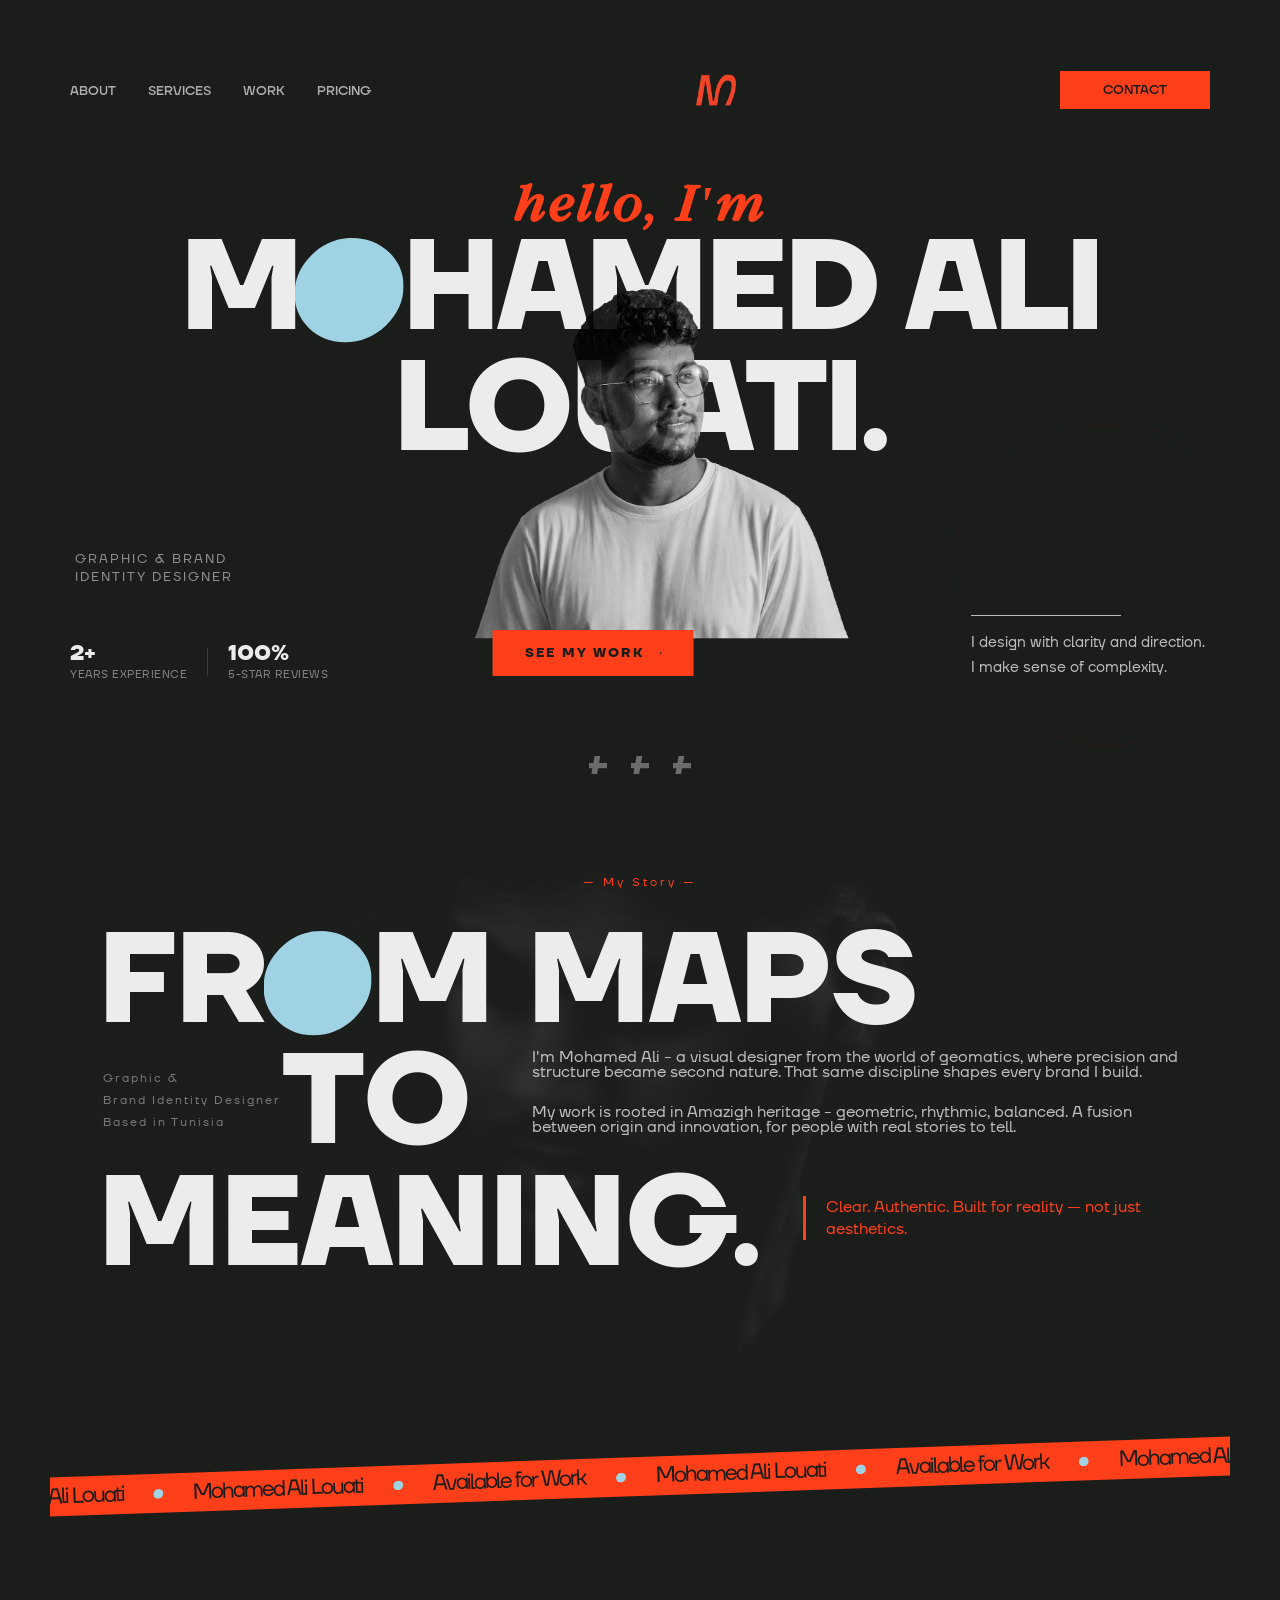
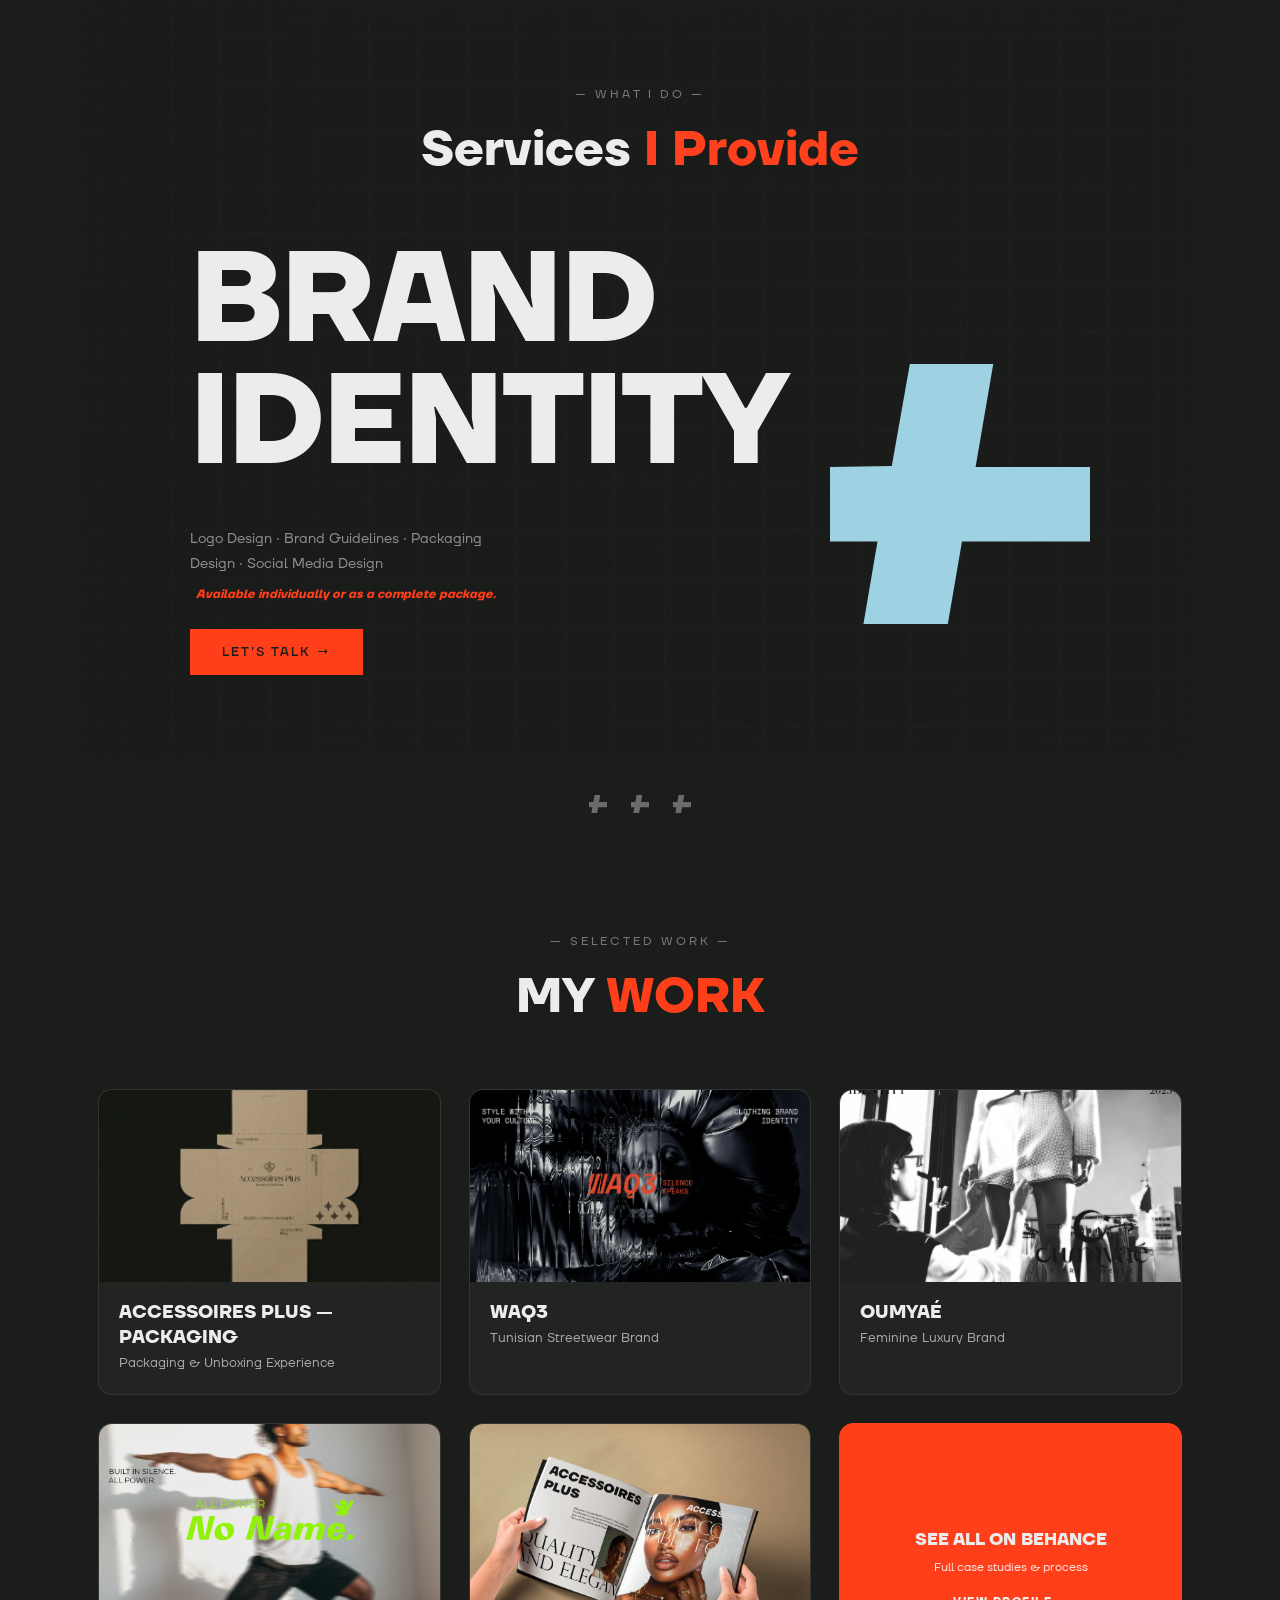
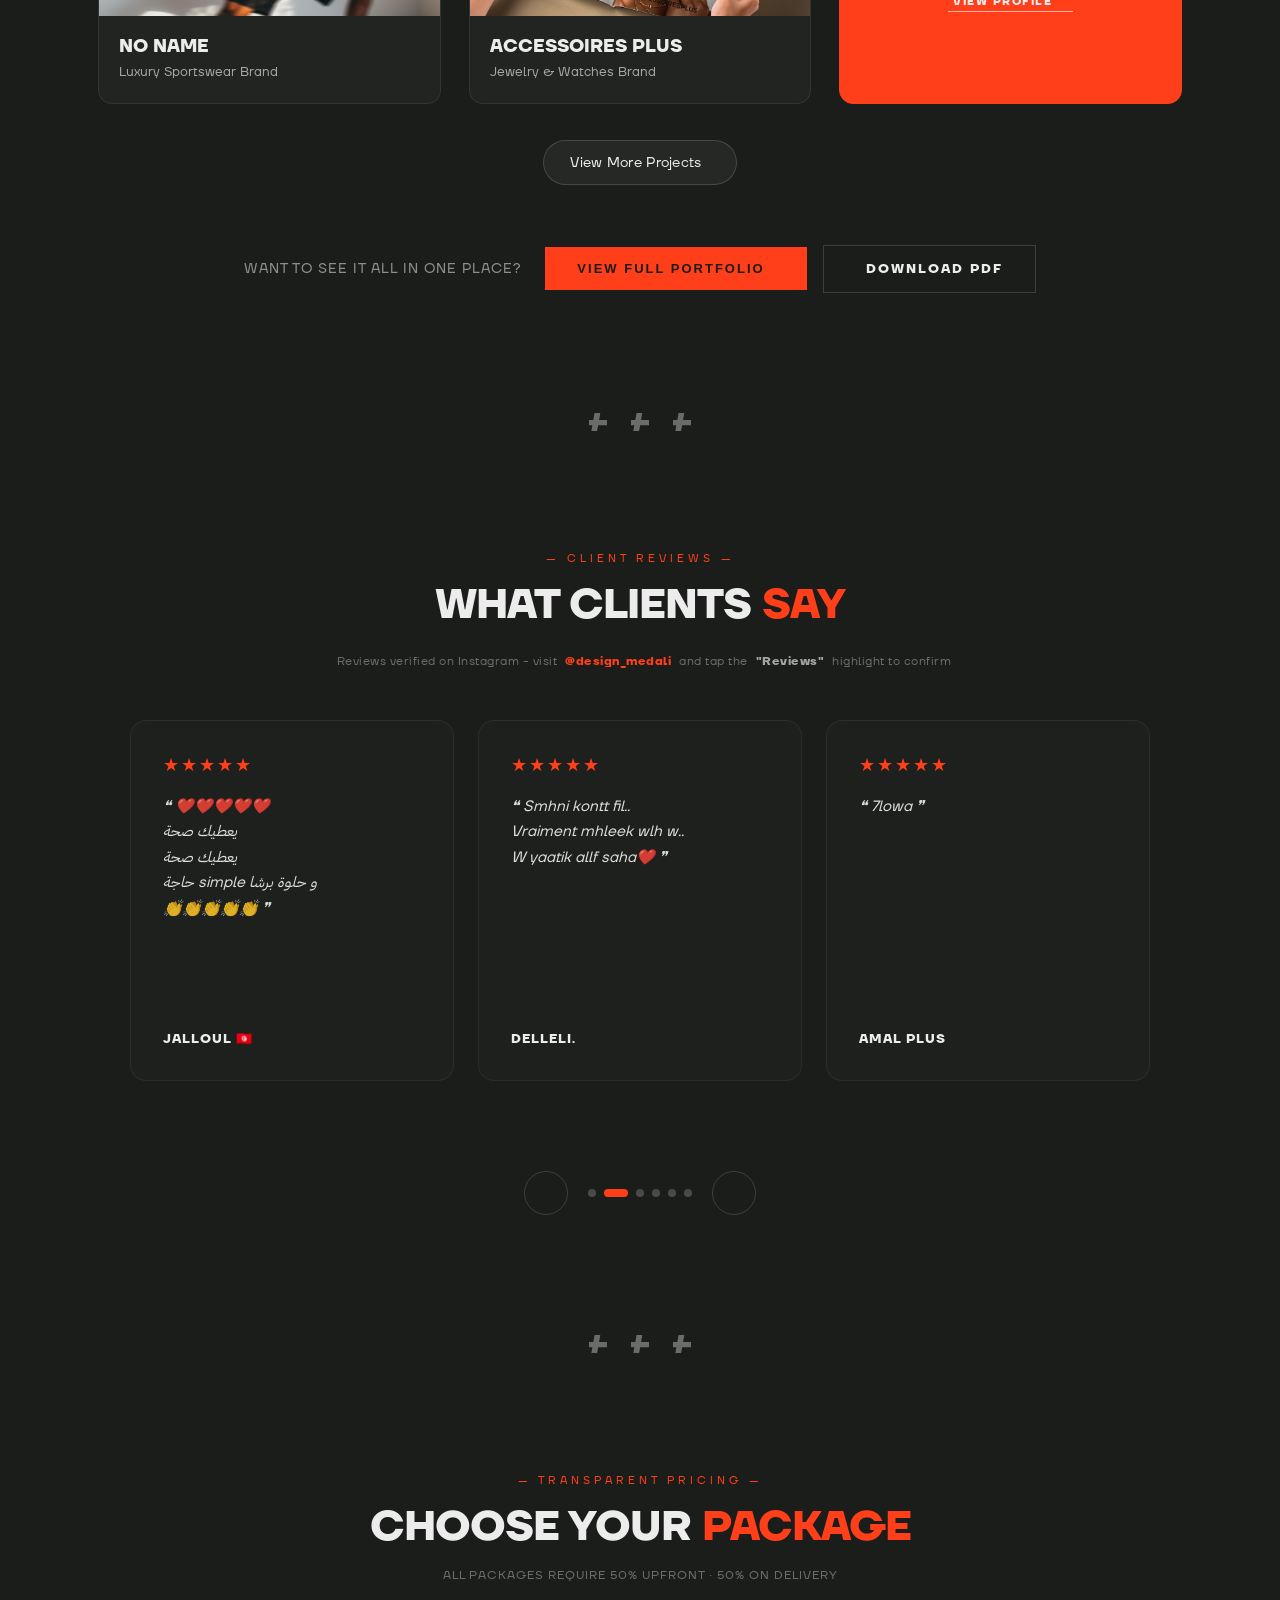
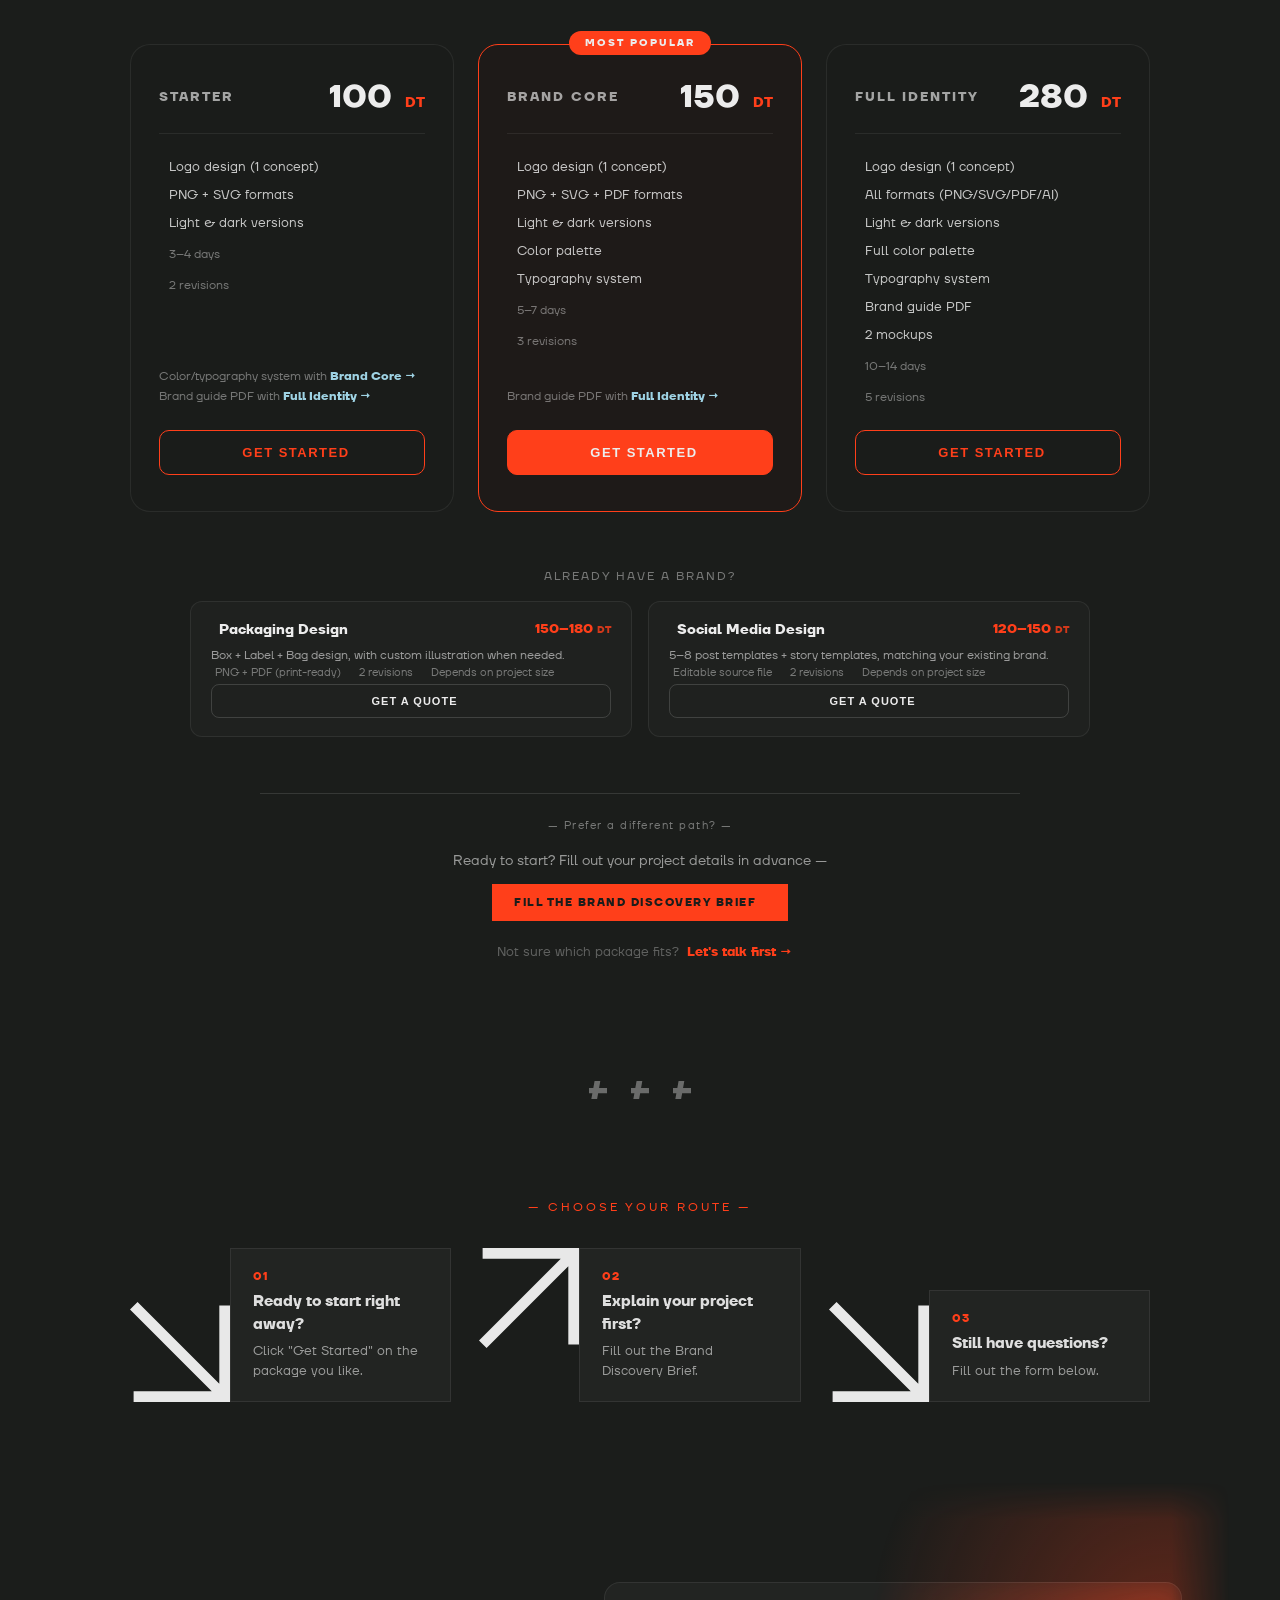
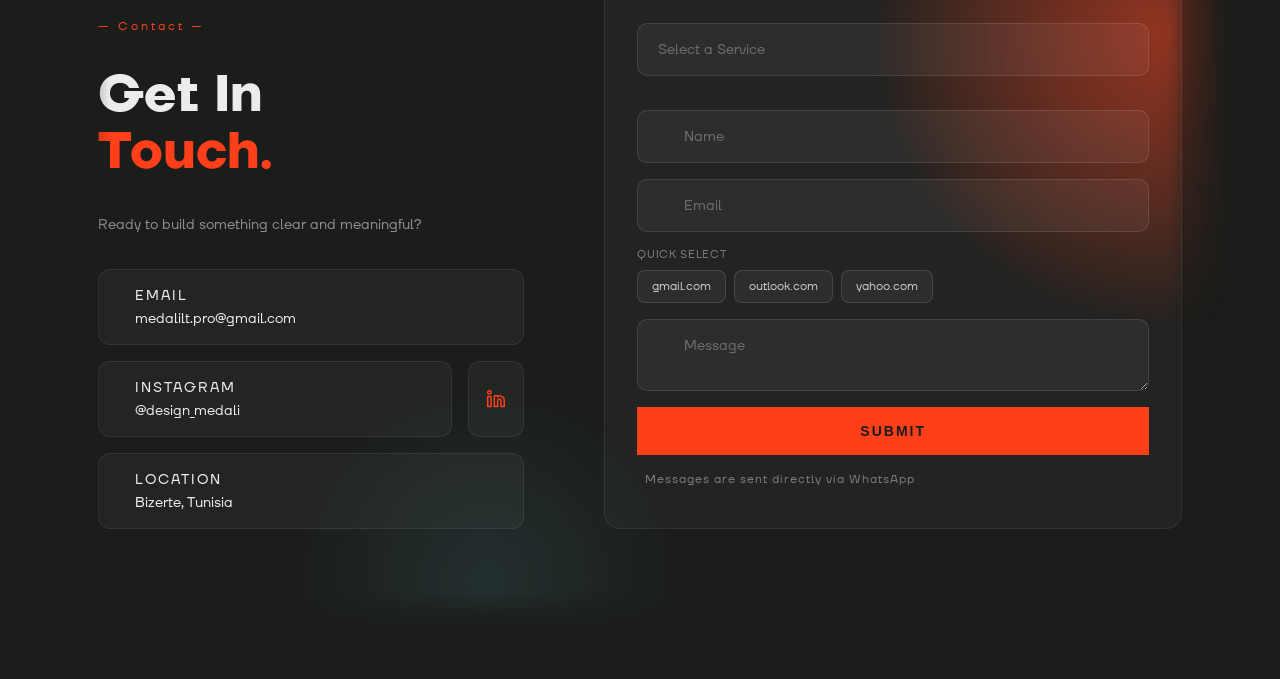
==== commit b65f14f1: "direction flesh" ====
--- a/index.html
+++ b/index.html
@@ -811,17 +811,17 @@
             data-route="pricing"
             aria-label="Ready to start right away? Click Get Started on the package you like."
           >
-            <div class="route-box">
-              <span class="route-number">01</span>
-              <strong>Ready to start right away?</strong>
-              <span>Click "Get Started" on the package you like.</span>
-            </div>
             <img
               src="Images/route-arrow-down.svg"
               class="route-arrow"
               alt=""
               aria-hidden="true"
             />
+            <div class="route-box">
+              <span class="route-number">01</span>
+              <strong>Ready to start right away?</strong>
+              <span>Click "Get Started" on the package you like.</span>
+            </div>
           </div>
 
           <div
@@ -831,17 +831,17 @@
             data-route="brief"
             aria-label="Would you like to explain your project in detail first? Fill out the Brand Discovery Brief."
           >
-            <div class="route-box">
-              <span class="route-number">02</span>
-              <strong>Explain your project first?</strong>
-              <span>Fill out the Brand Discovery Brief.</span>
-            </div>
             <img
               src="Images/route-arrow-up.svg"
               class="route-arrow"
               alt=""
               aria-hidden="true"
             />
+            <div class="route-box">
+              <span class="route-number">02</span>
+              <strong>Explain your project first?</strong>
+              <span>Fill out the Brand Discovery Brief.</span>
+            </div>
           </div>
 
           <div
@@ -851,17 +851,17 @@
             data-route="form"
             aria-label="Have questions or still unsure? Fill out the form below."
           >
-            <div class="route-box">
-              <span class="route-number">03</span>
-              <strong>Still have questions?</strong>
-              <span>Fill out the form below.</span>
-            </div>
             <img
               src="Images/route-arrow-down.svg"
               class="route-arrow"
               alt=""
               aria-hidden="true"
             />
+            <div class="route-box">
+              <span class="route-number">03</span>
+              <strong>Still have questions?</strong>
+              <span>Fill out the form below.</span>
+            </div>
           </div>
         </div>
       </div>
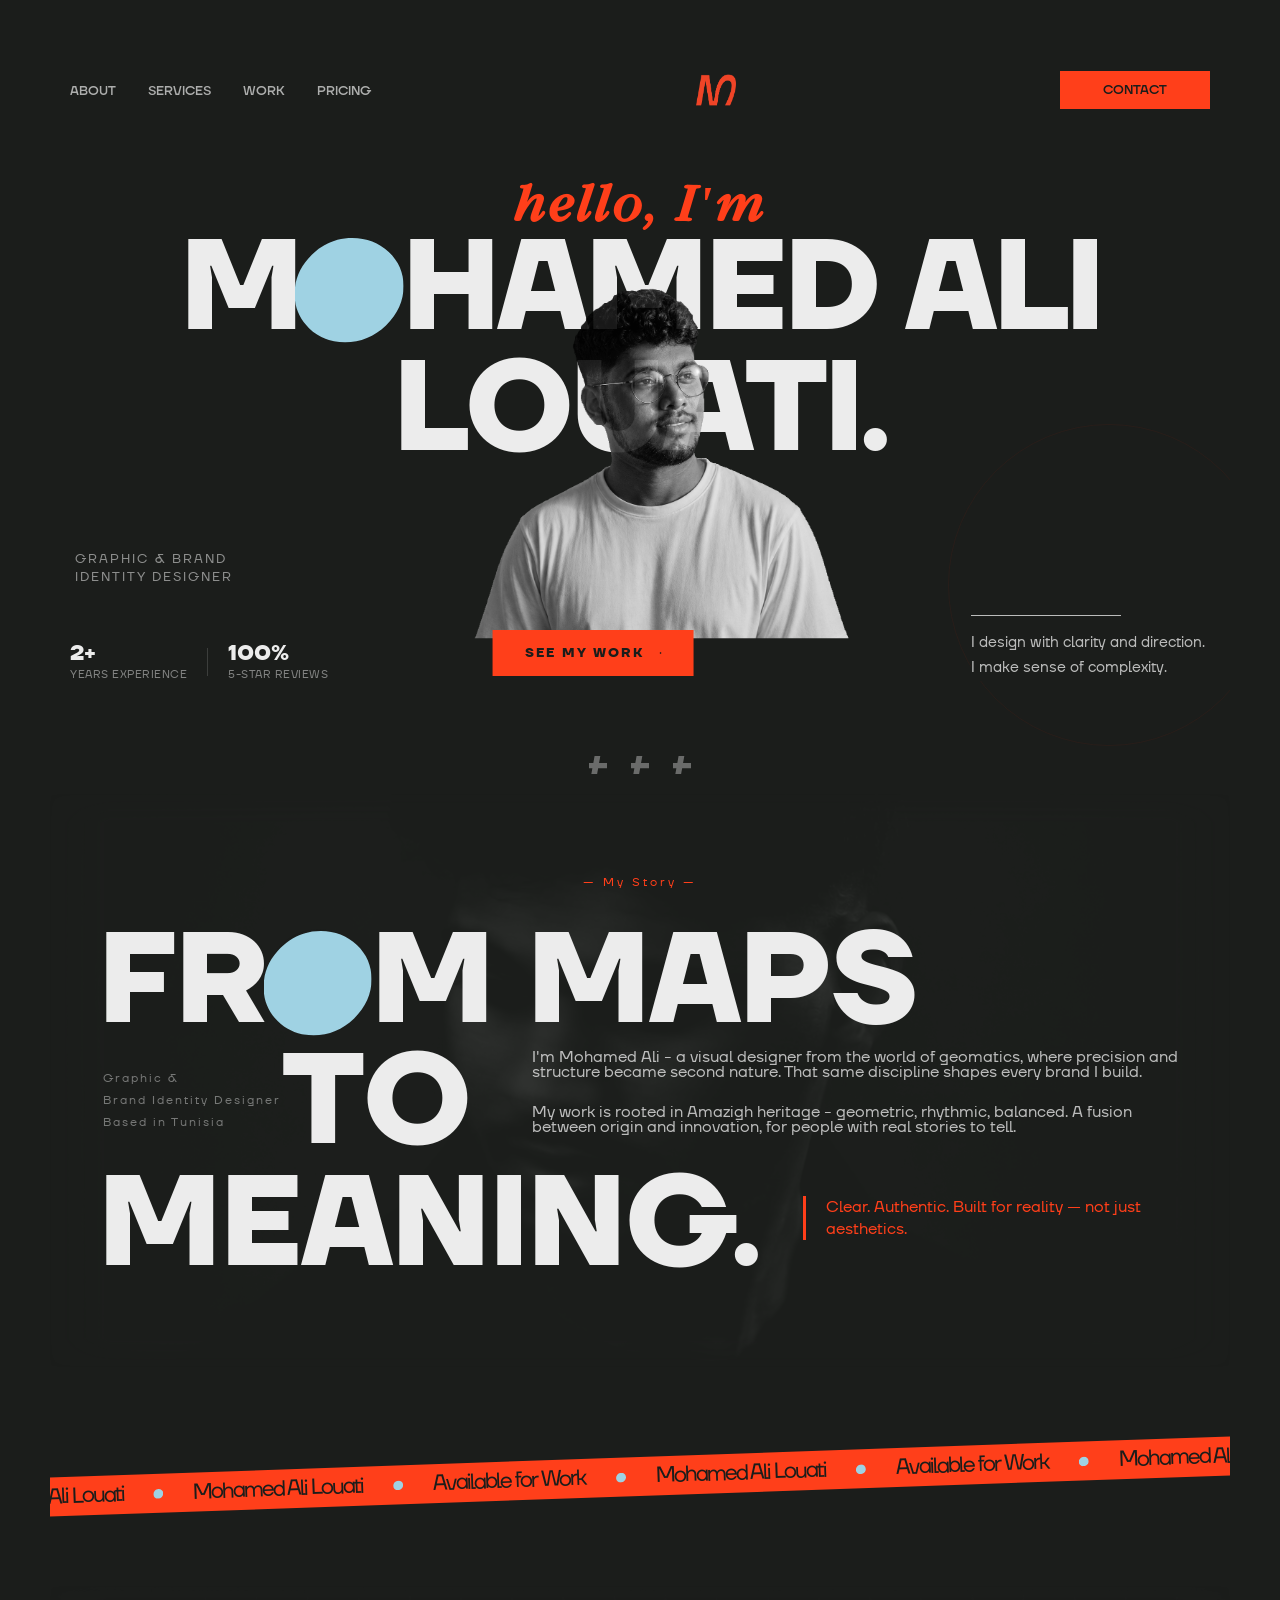
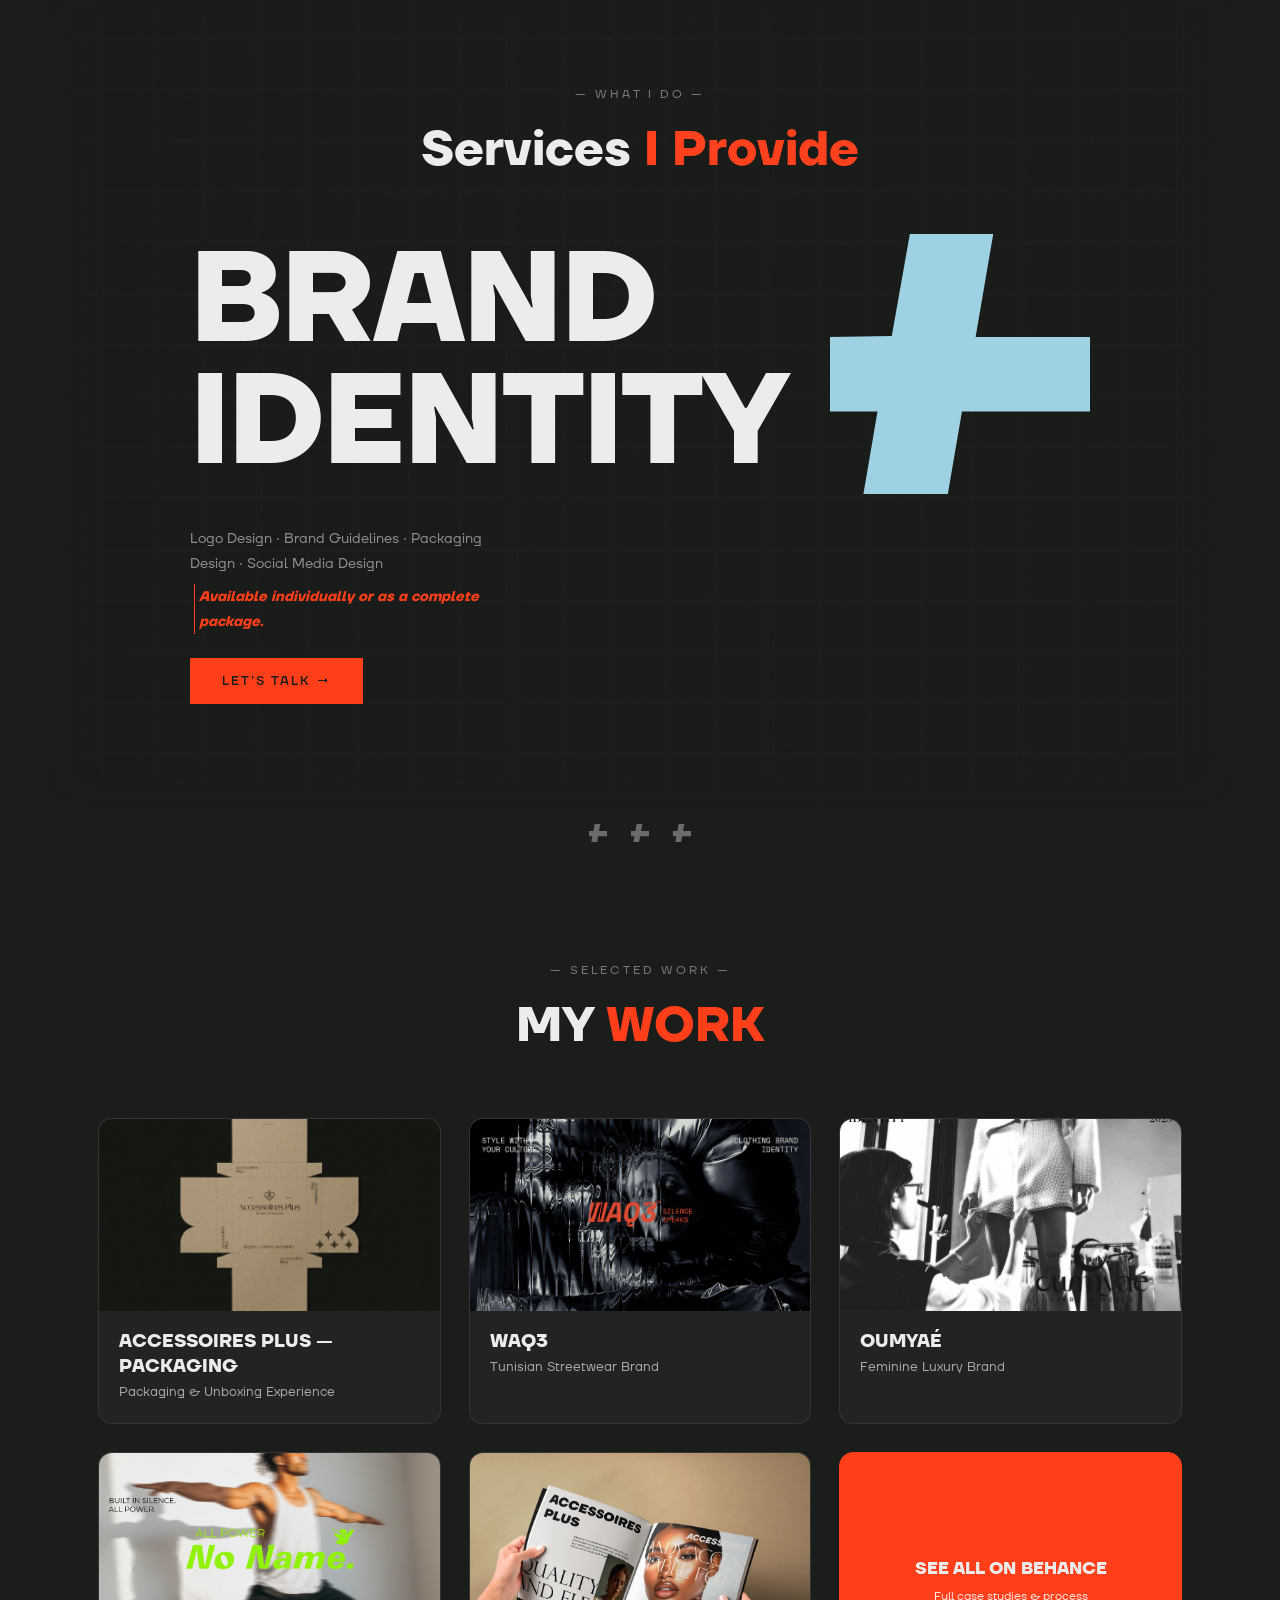
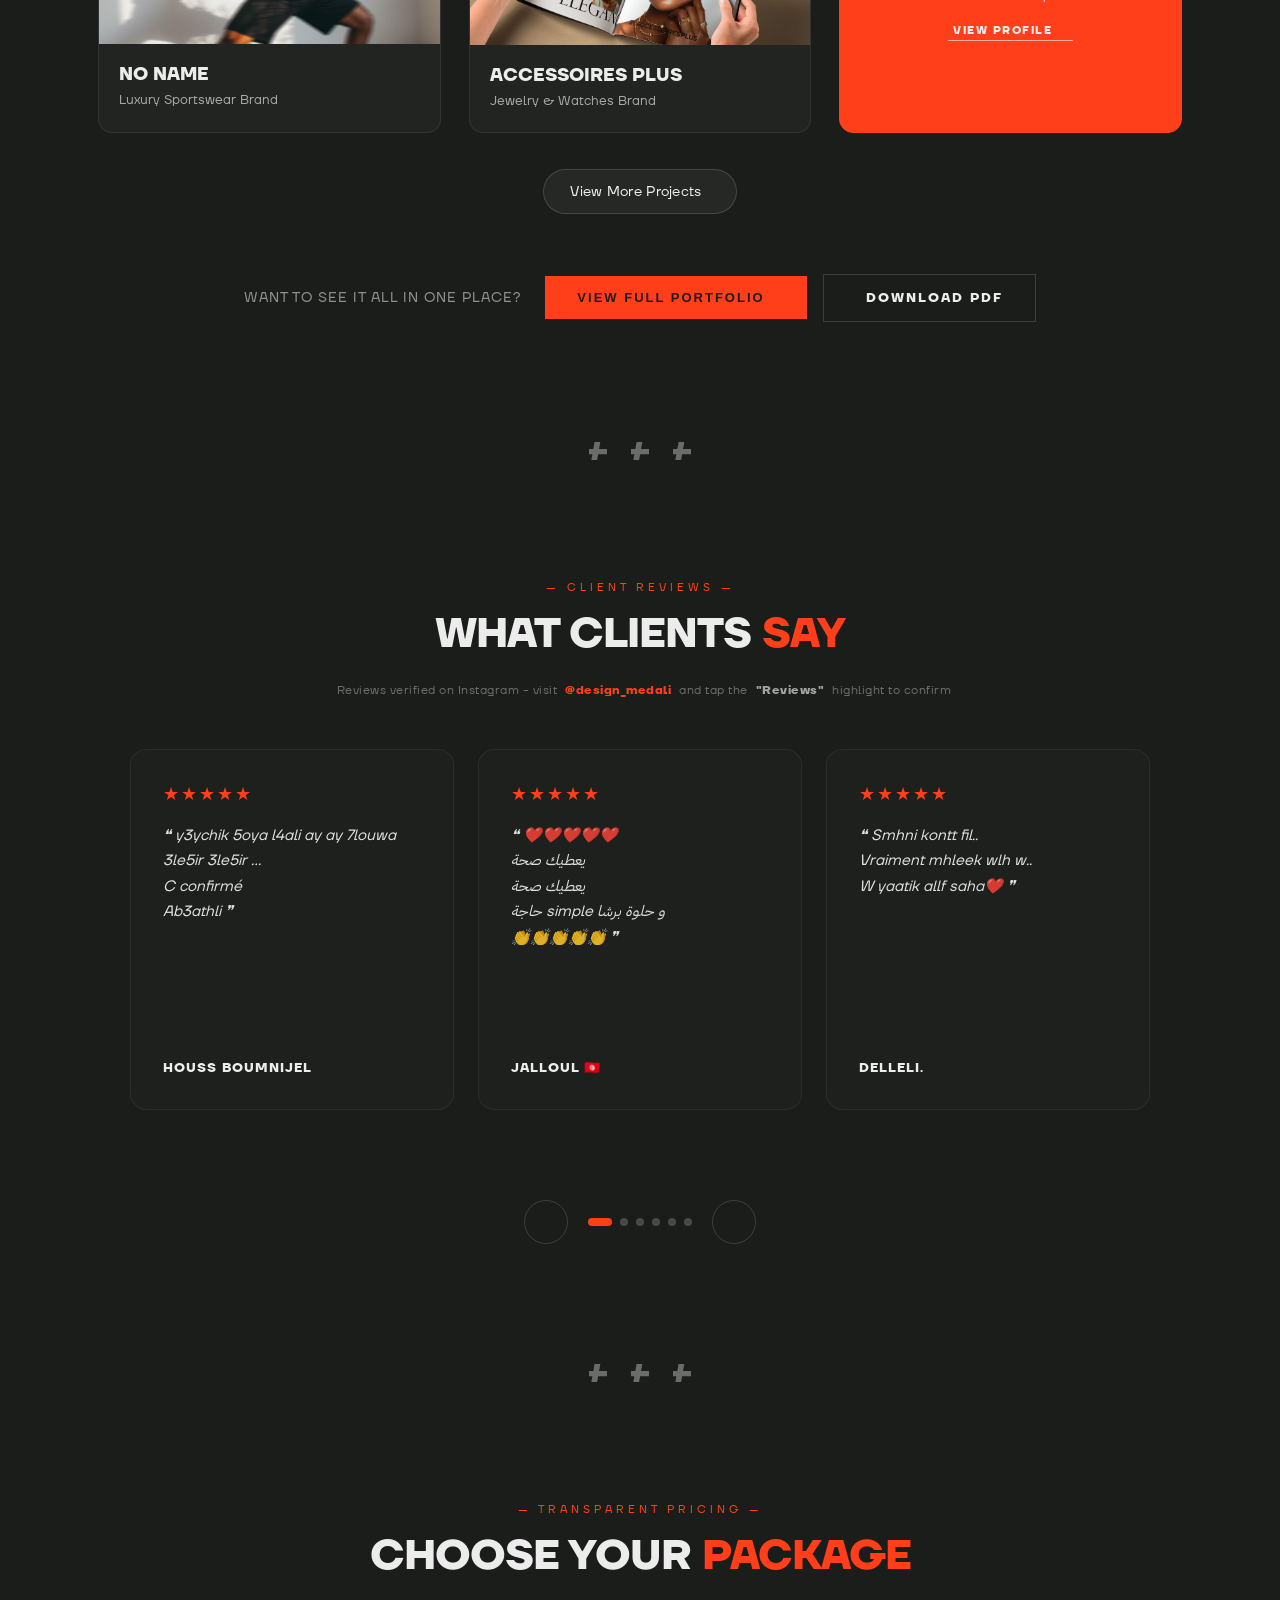
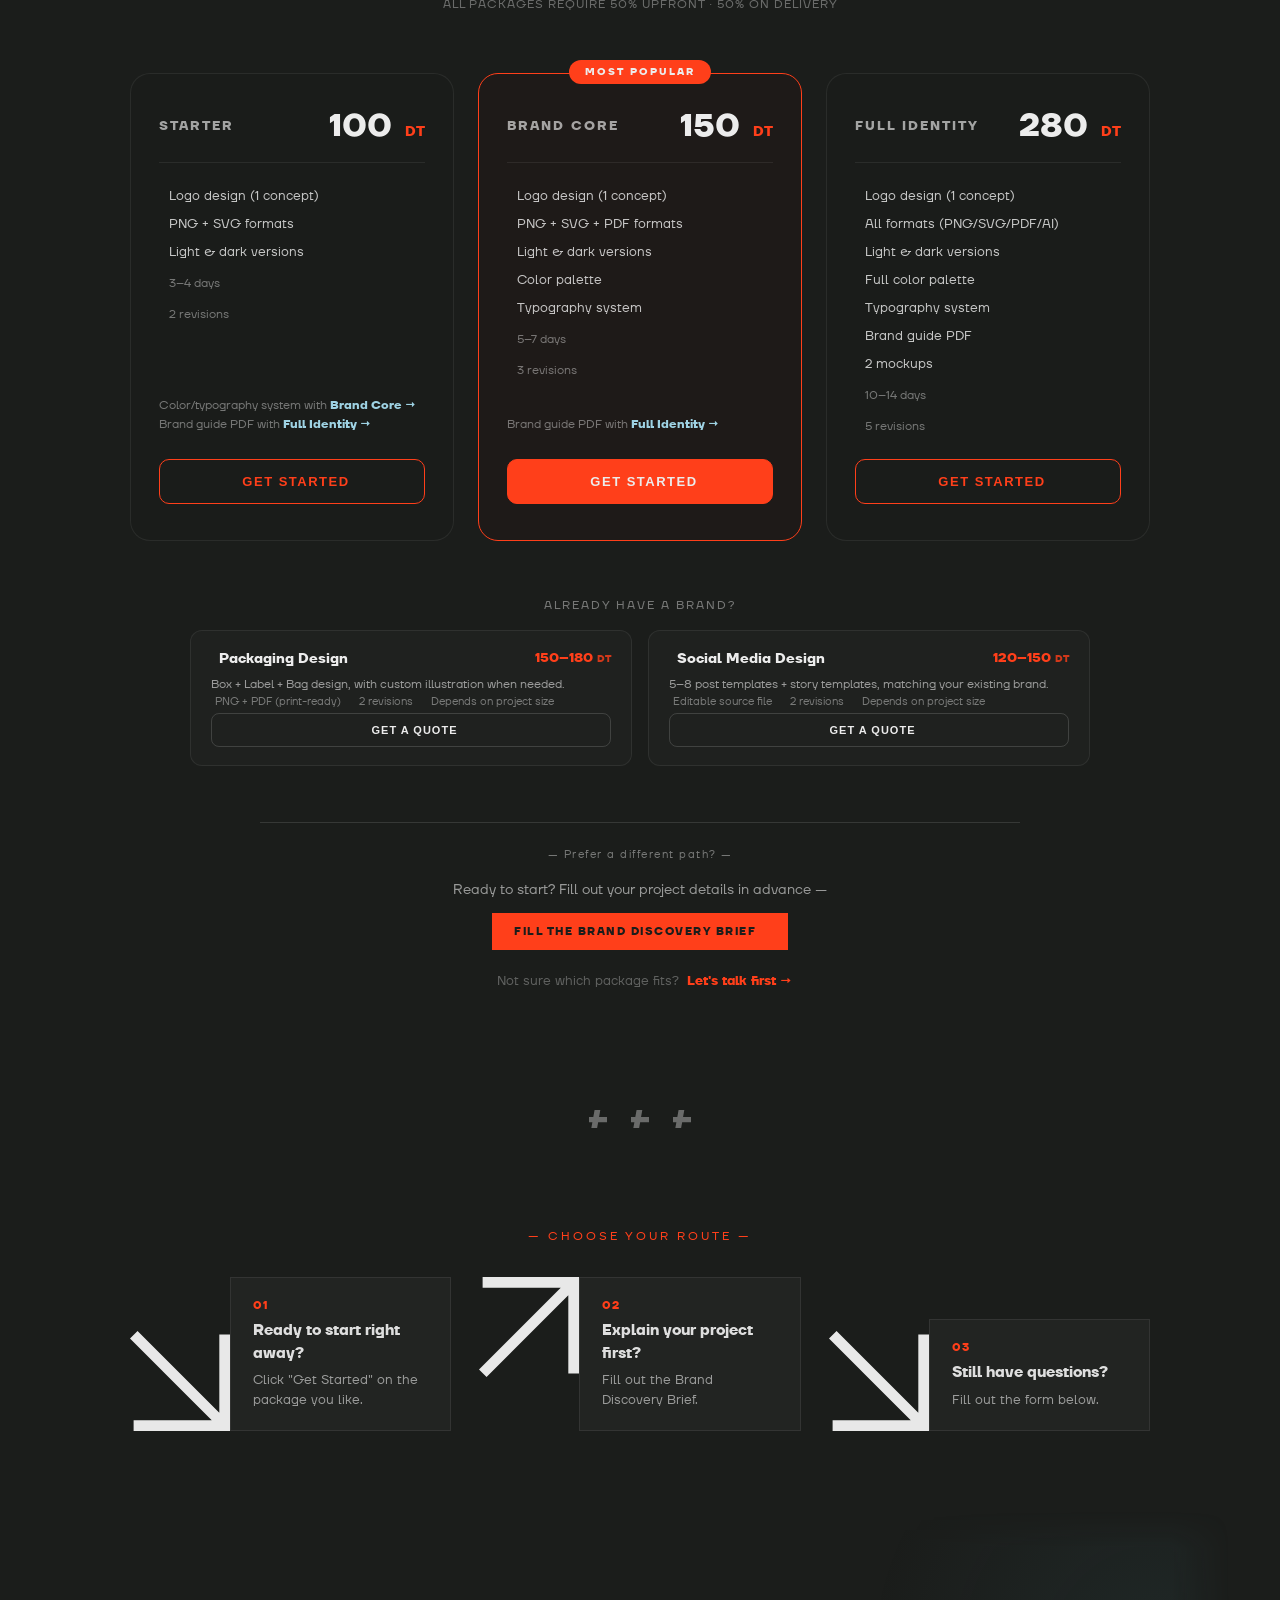
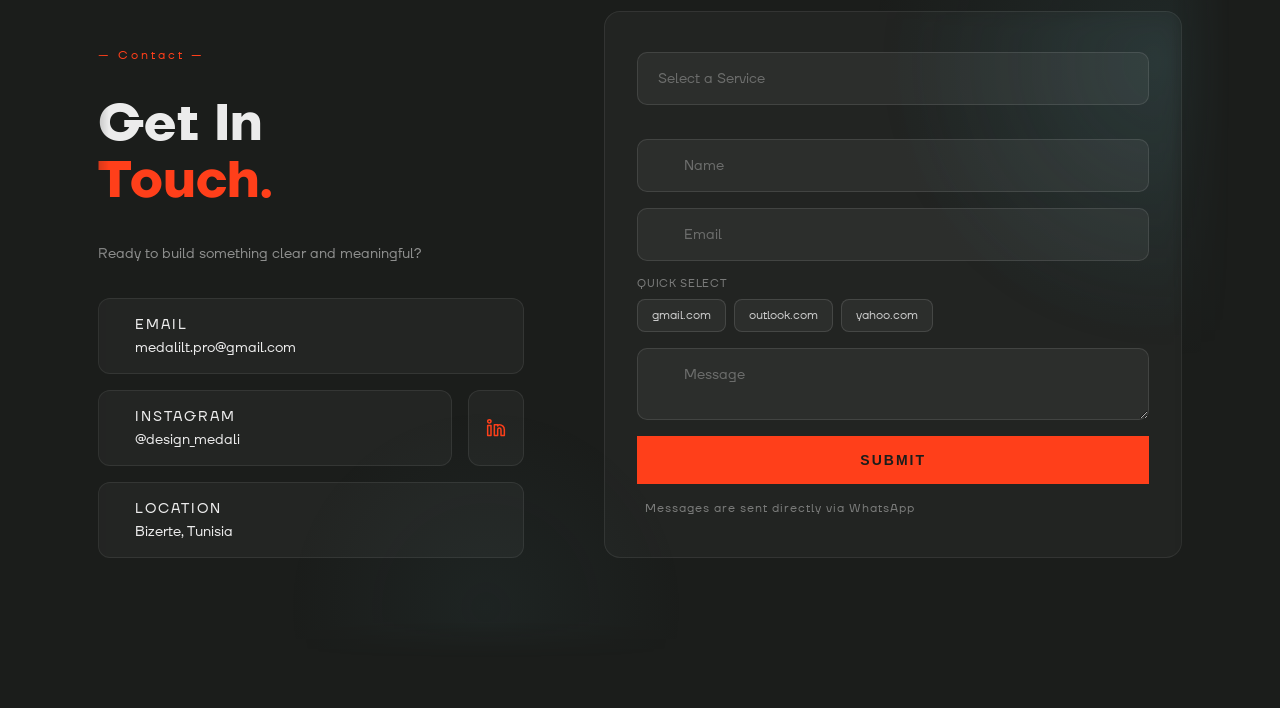
==== commit 2ea3d6ca: "detaill" ====
--- a/index.html
+++ b/index.html
@@ -322,7 +322,7 @@
           </p>
           <p class="service-note">
             <ion-icon name="information-circle-outline"></ion-icon>
-            Available individually or as a complete package.
+            <span>Available individually or as a complete package.</span>
           </p>
           <a href="#contact" class="service-link orange"
             >Let's Talk <span class="flachorange">→</span></a
--- a/CSS/Style.css
+++ b/CSS/Style.css
@@ -825,10 +825,11 @@
 
 @media (max-width: 500px) {
   .story-origin {
-    position: absolute;
-    left: 45%;
-    top: 20%;
-    line-height: 1.1;
+    position: relative;
+    left: unset;
+    top: unset;
+    margin-bottom: 12px;
+    line-height: 1.5;
   }
 }
 
@@ -923,6 +924,7 @@
   position: absolute;
   top: 50%;
   right: 0;
+  transform: translateY(-50%);
   width: clamp(140px, 22vw, 260px);
   height: clamp(140px, 22vw, 260px);
   z-index: 0;
@@ -1067,21 +1069,25 @@
 }
 
 .service-card .service-note {
-  font-size: 12px;
+  font-size: 14px;
   color: var(--orange);
   font-style: italic;
   margin-top: -8px;
   font-weight: 600;
   display: flex;
-  align-items: center;
-  gap: 6px;
-  width: max-content;
-  white-space: nowrap;
+  align-items: flex-start;
+  gap: 4px;
+}
+
+.service-card .service-note span {
+  border-left: 1px solid var(--orange);
+  padding-left: 4px;
 }
 
 .service-card .service-note ion-icon {
-  font-size: 15px;
+  font-size: 18px;
   flex-shrink: 0;
+  margin-top: 2px;
 }
 
 .service-link {
@@ -1112,6 +1118,12 @@
   }
   .services-title {
     font-size: 32px;
+  }
+  .services-hero-circle {
+    width: 90px;
+    height: 90px;
+    top: 0;
+    transform: none;
   }
 }
 
@@ -1876,7 +1888,7 @@
   height: 600px;
   background: radial-gradient(
     circle,
-    rgba(255, 63, 26, 0.3) 0%,
+    rgba(68, 121, 128, 0.12) 0%,
     transparent 70%
   );
   pointer-events: none;
@@ -1891,7 +1903,7 @@
   height: 400px;
   background: radial-gradient(
     circle,
-    rgba(68, 121, 128, 0.2) 0%,
+    rgba(68, 121, 128, 0.08) 0%,
     transparent 70%
   );
   pointer-events: none;
@@ -2167,13 +2179,19 @@
     gap: 16px;
   }
 
-  .route-item.route-down,
-  .route-item.route-up {
-    align-items: center;
-  }
-
   .route-selector {
     --route-arrow-size: 64px;
+  }
+
+  /* Zigzag effect (arrow left/right/left) is mobile-only — on desktop
+     all three arrows stay on the left, matching the original design. */
+  .route-item.route-up .route-box {
+    order: 1;
+  }
+
+  .route-item.route-up .route-arrow {
+    order: 2;
+    transform: scaleX(-1);
   }
 }
 
@@ -3027,7 +3045,7 @@
 }
 
 .pricing-btn.featured-btn:hover {
-  background: #e03510;
+  background: var(--orange);
 }
 
 .pricing-btn ion-icon {
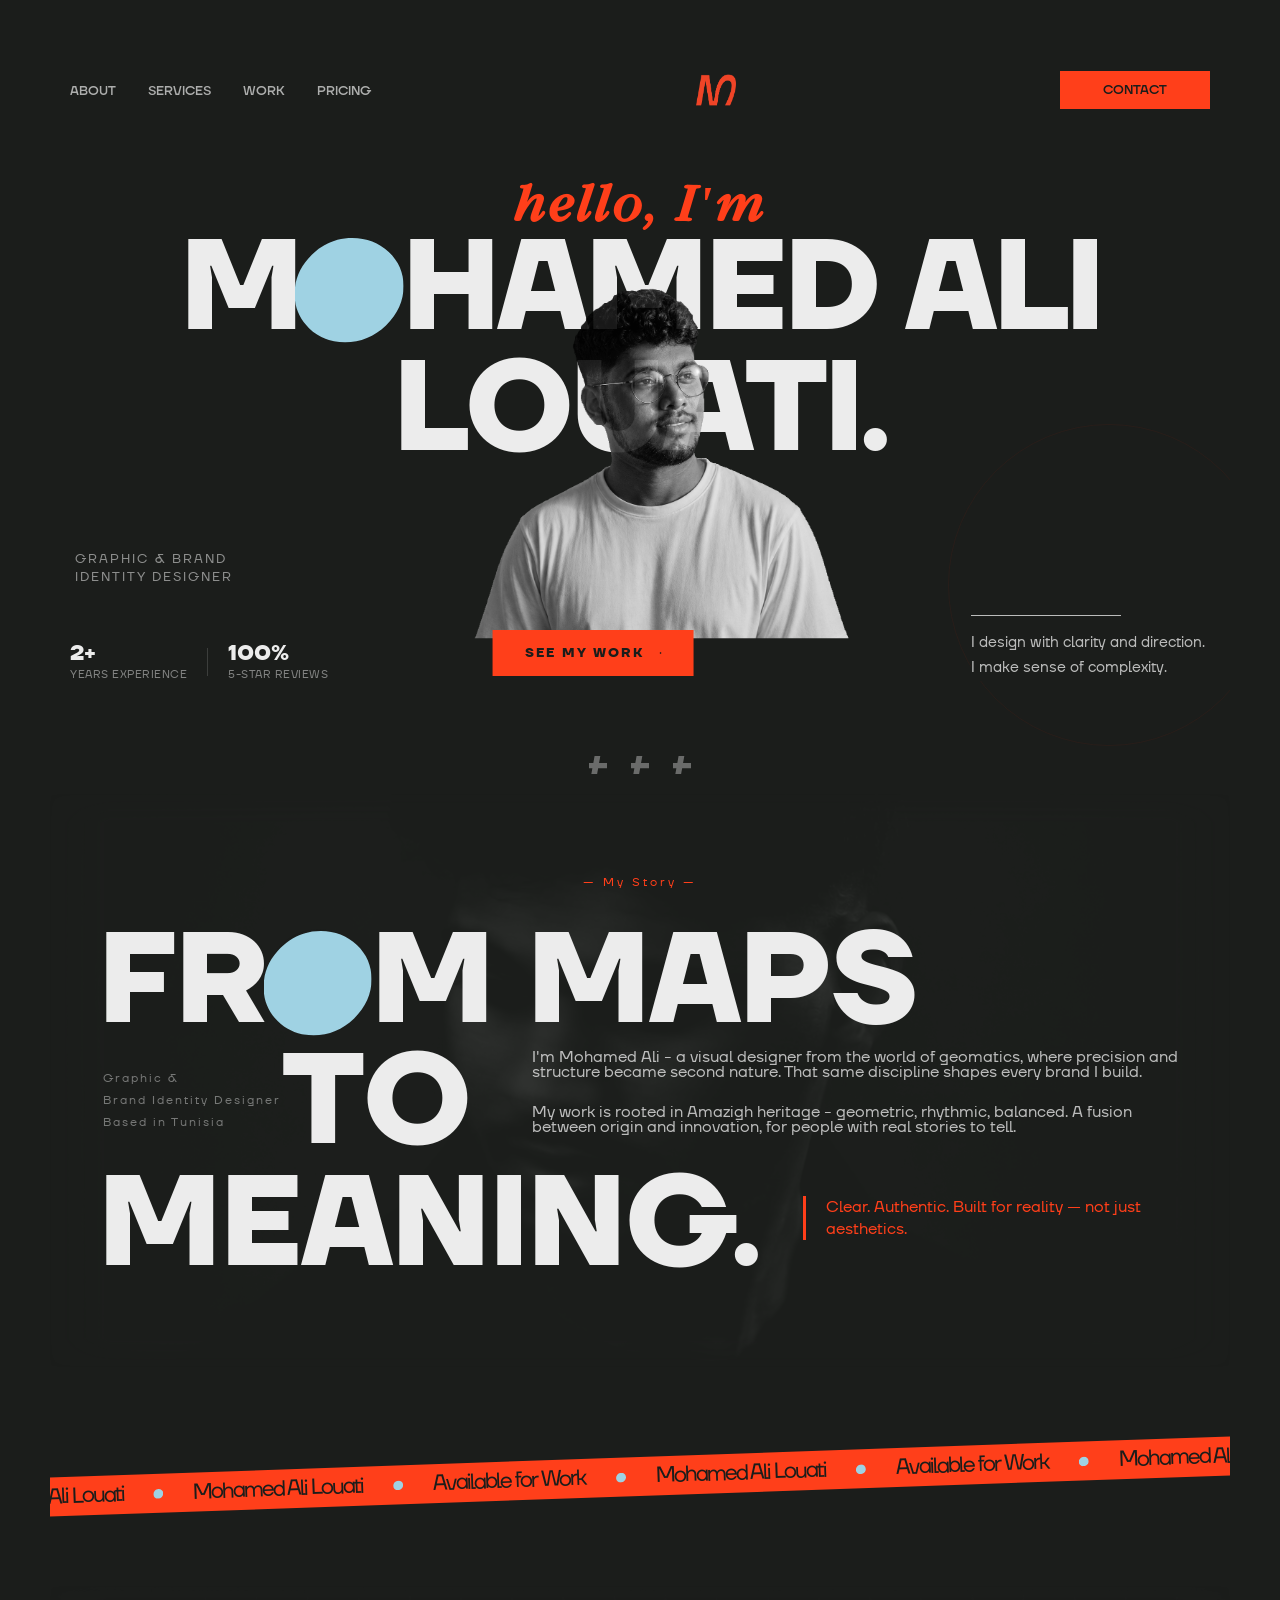
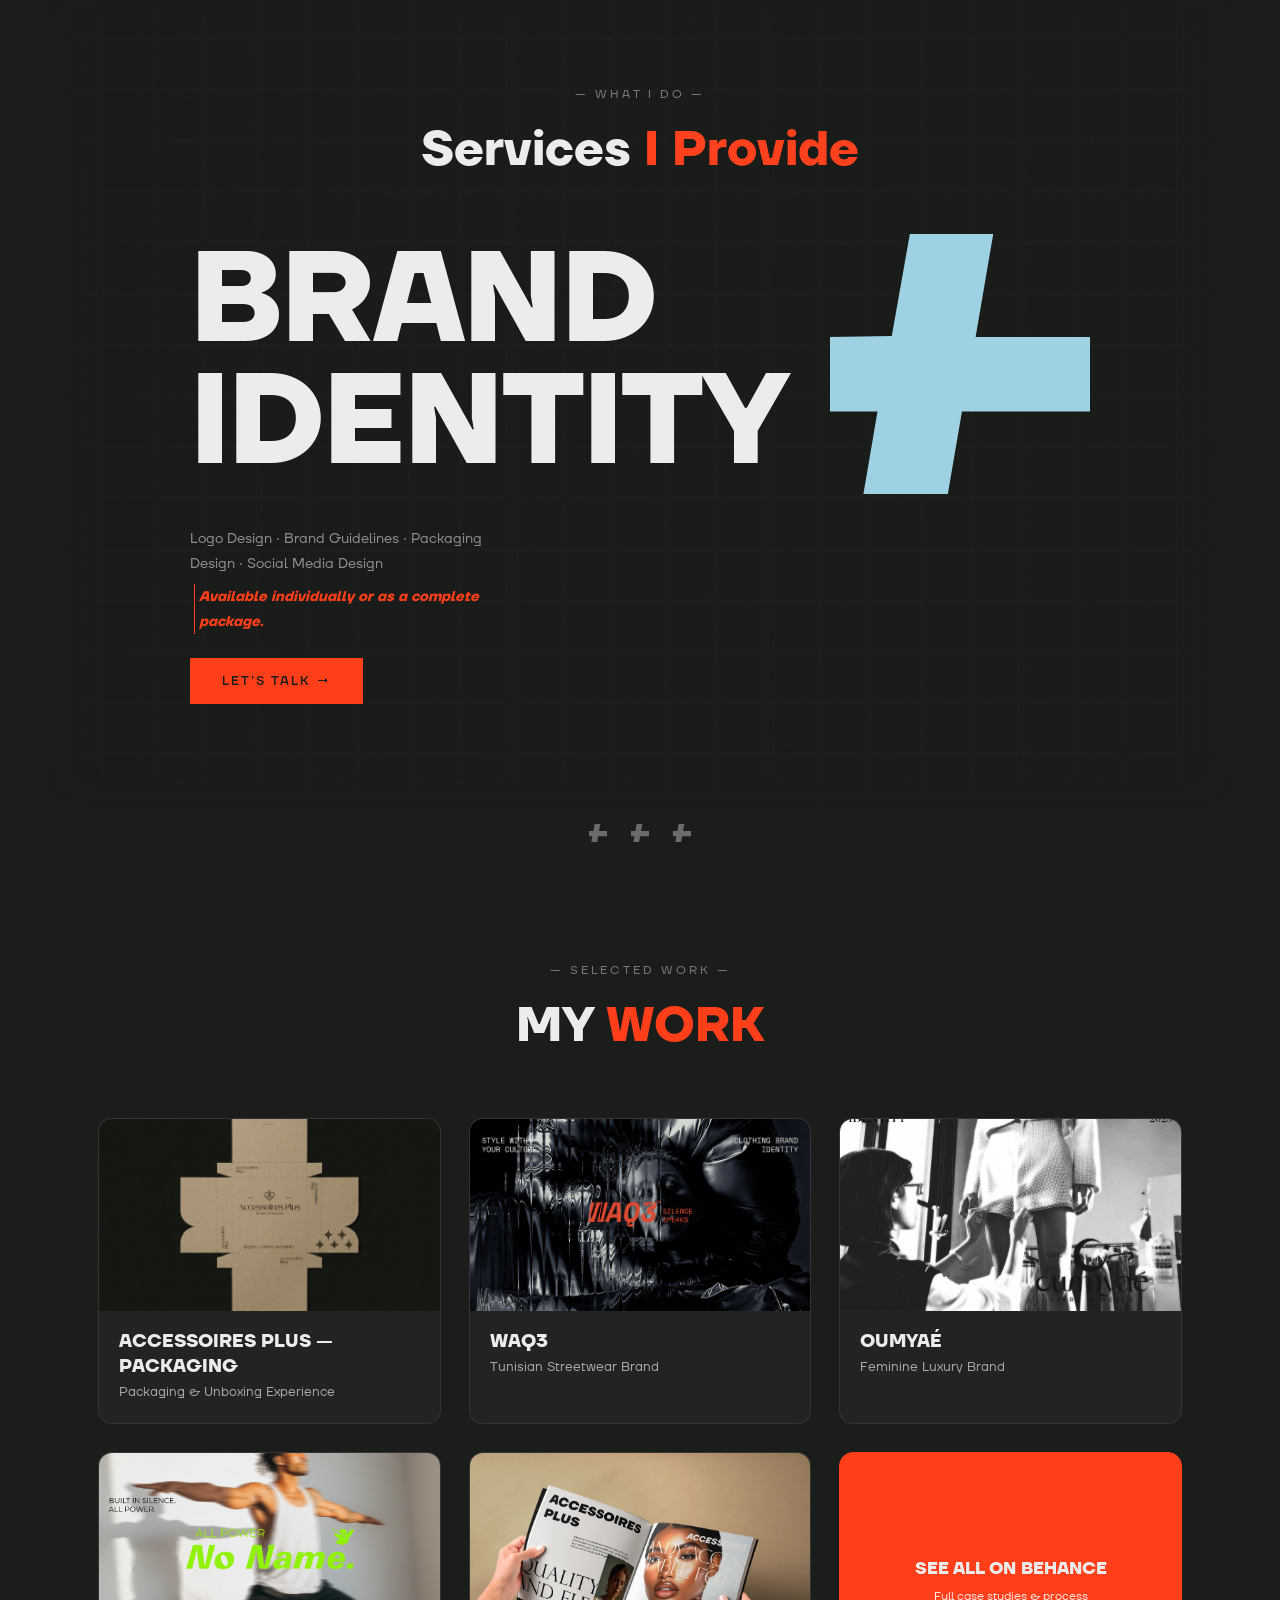
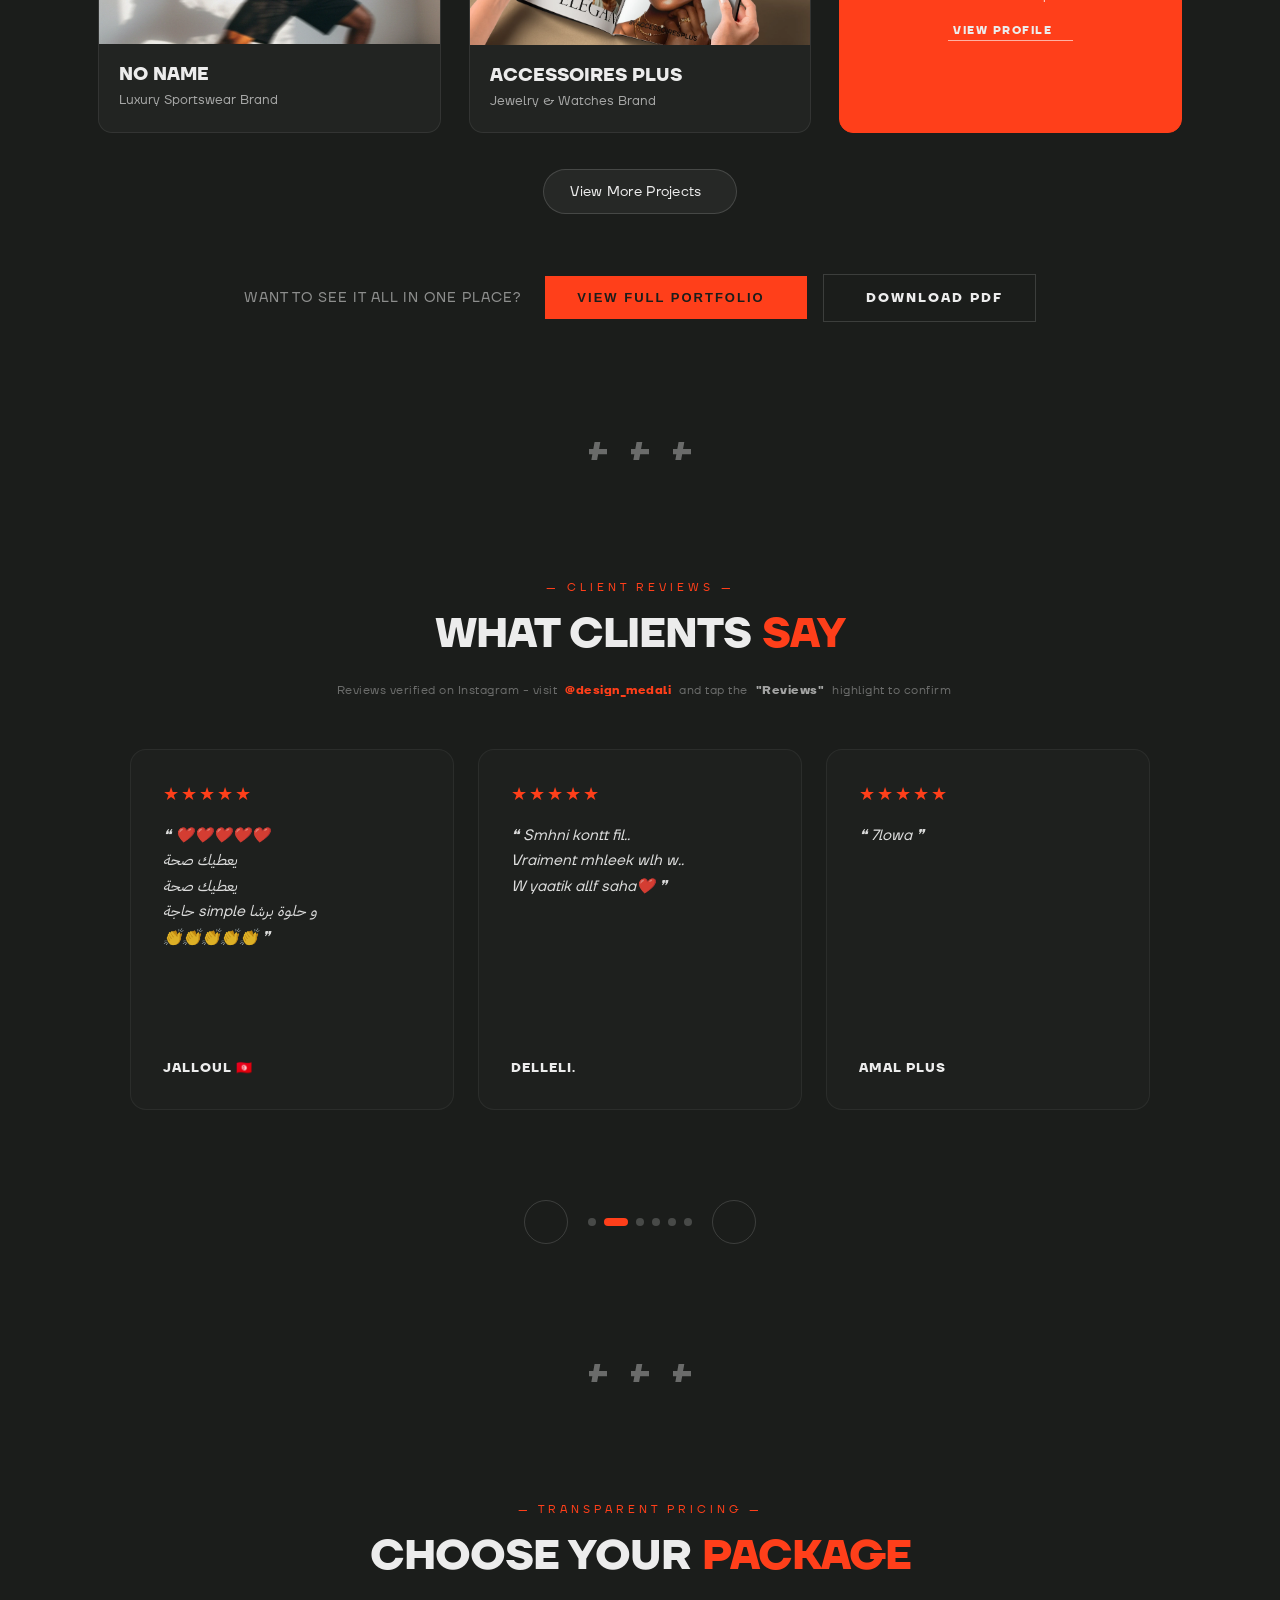
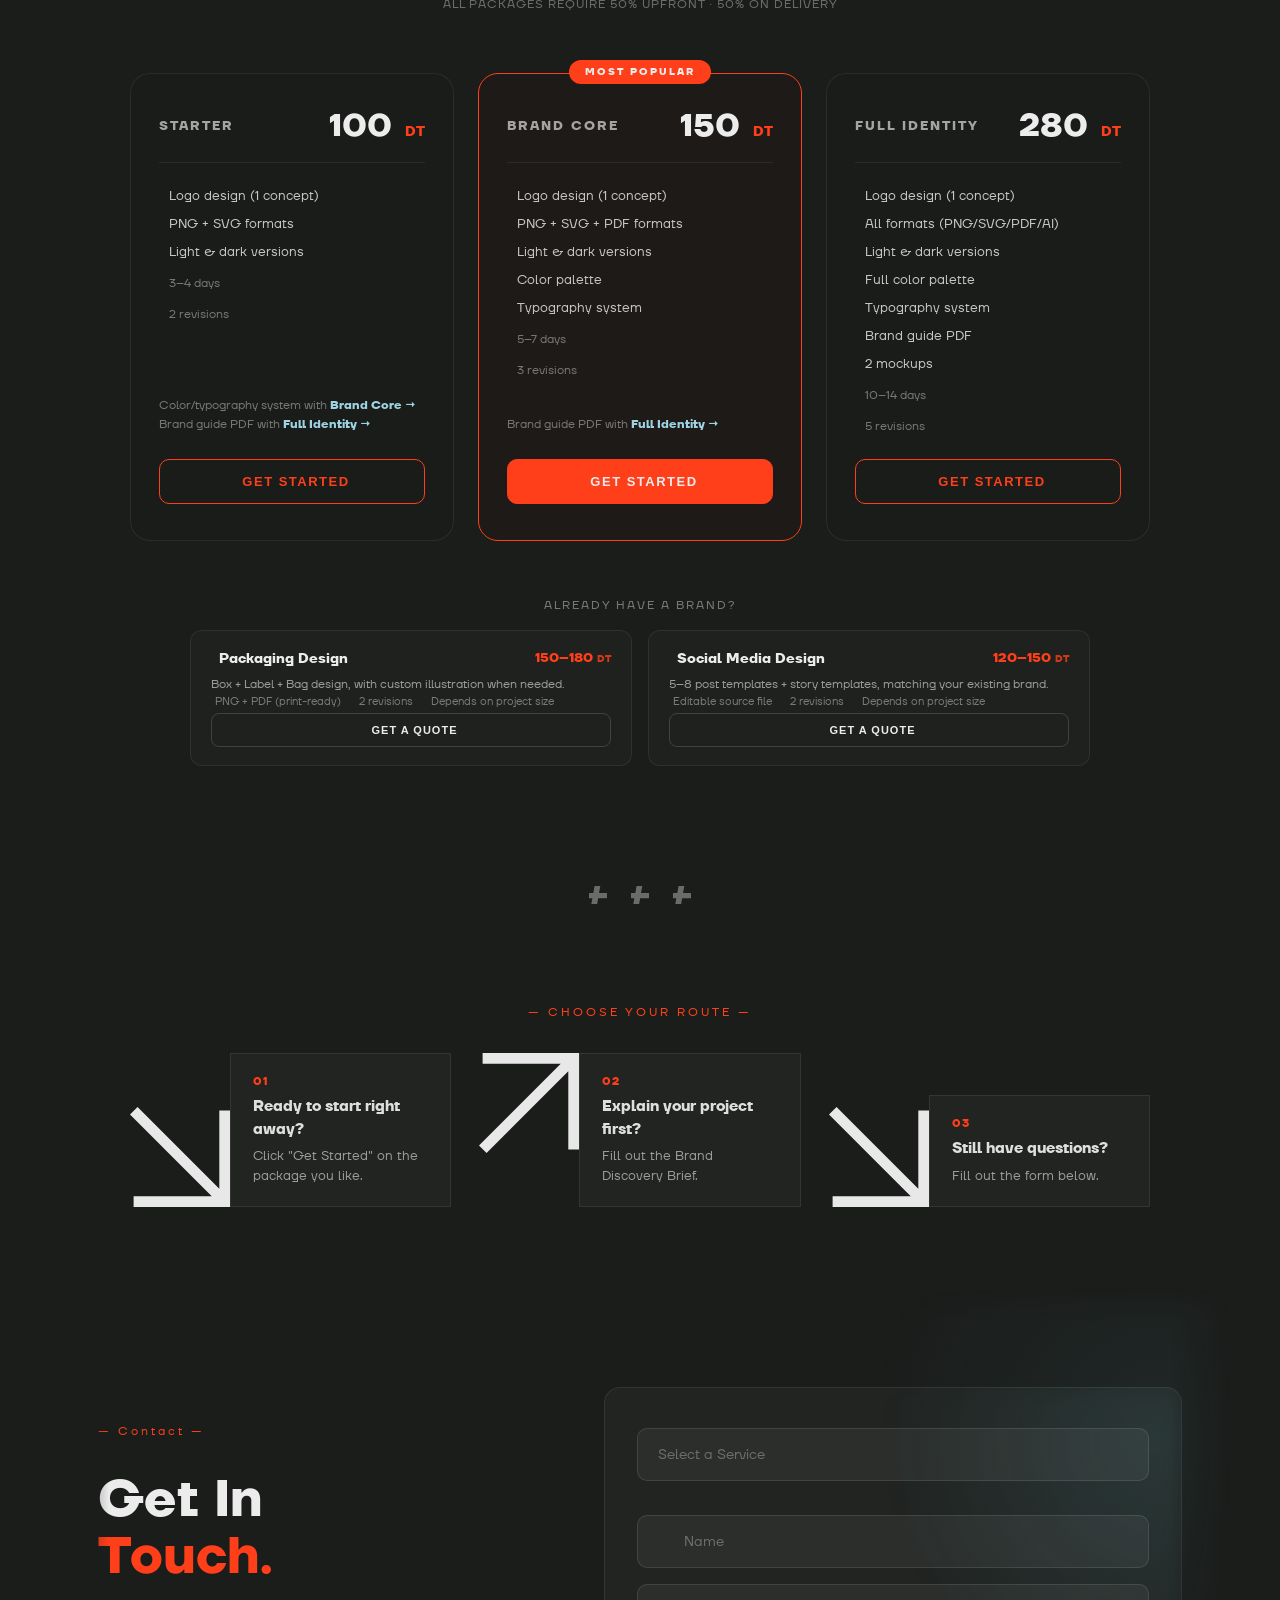
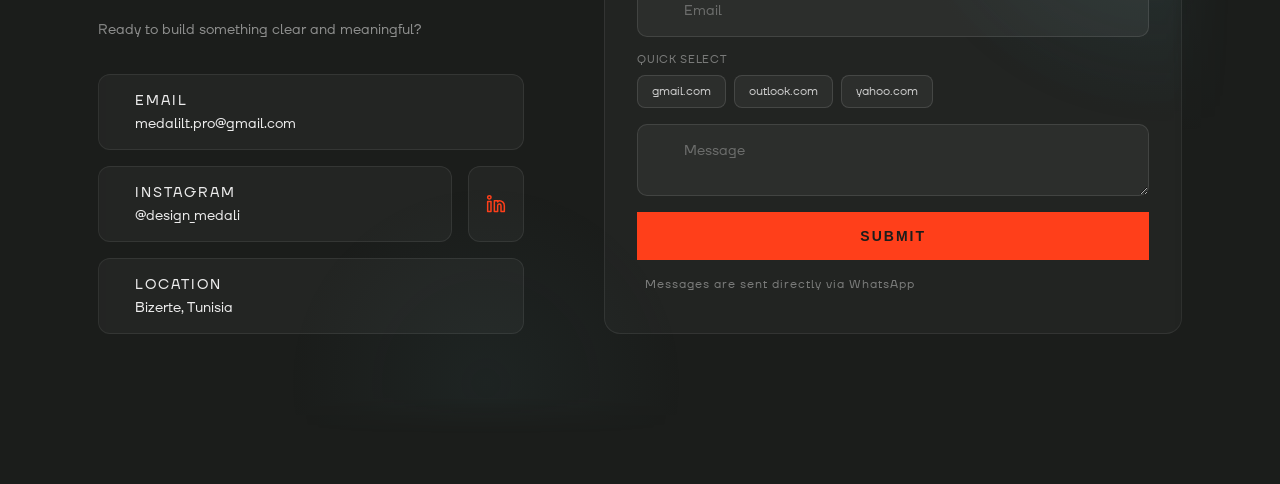
==== commit ebc3f858: "Add files via upload" ====
--- a/index.html
+++ b/index.html
@@ -768,27 +768,6 @@
             </div>
           </div>
         </div>
-      </div>
-
-      <div class="pricing-alt-paths">
-        <p class="pricing-alt-label">— Prefer a different path? —</p>
-
-        <div class="pricing-brief-cta">
-          <p>Ready to start? Fill out your project details in advance —</p>
-          <a
-            href="https://dali-lt.github.io/brand-brief/"
-            target="_blank"
-            class="work-cta-btn"
-          >
-            Fill the Brand Discovery Brief
-            <ion-icon name="arrow-forward-outline"></ion-icon>
-          </a>
-        </div>
-
-        <p class="pricing-footer">
-          <ion-icon name="information-circle-outline"></ion-icon>
-          Not sure which package fits? <a href="#contact">Let's talk first →</a>
-        </p>
       </div>
     </section>
 
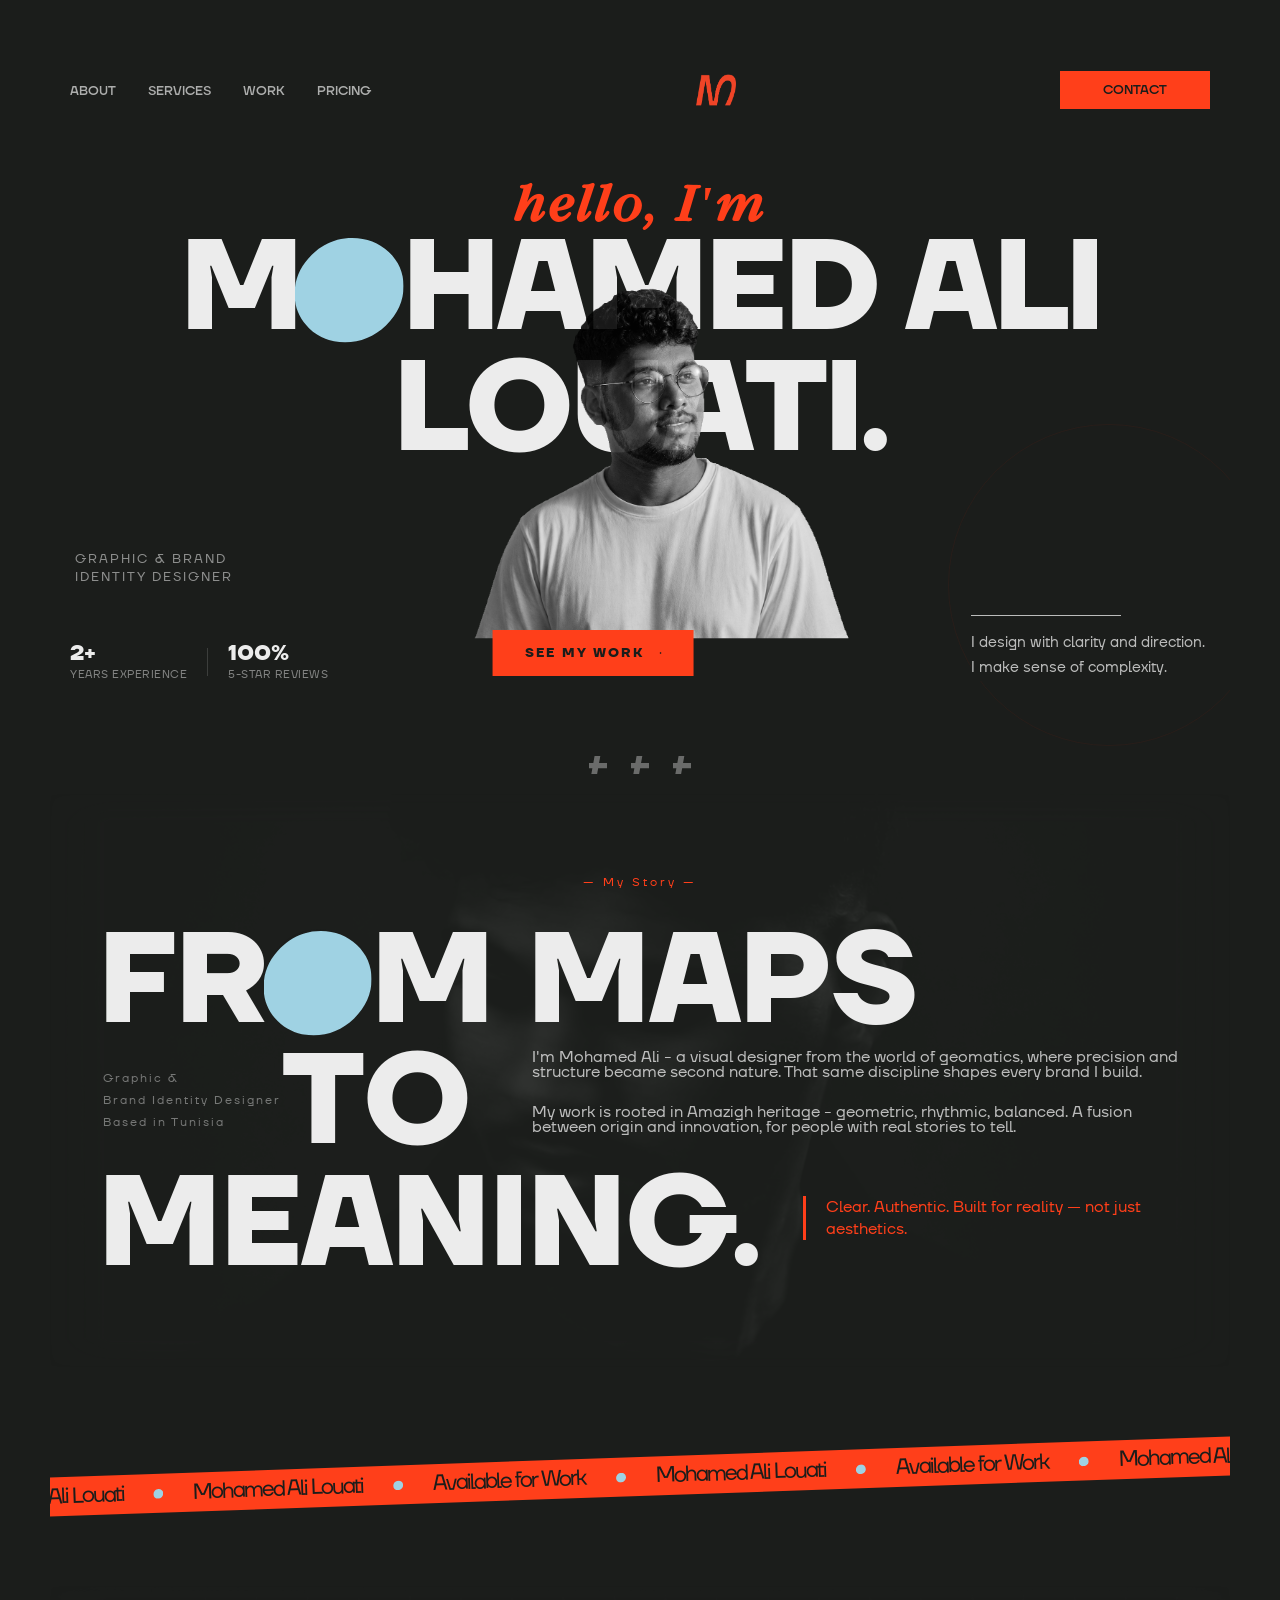
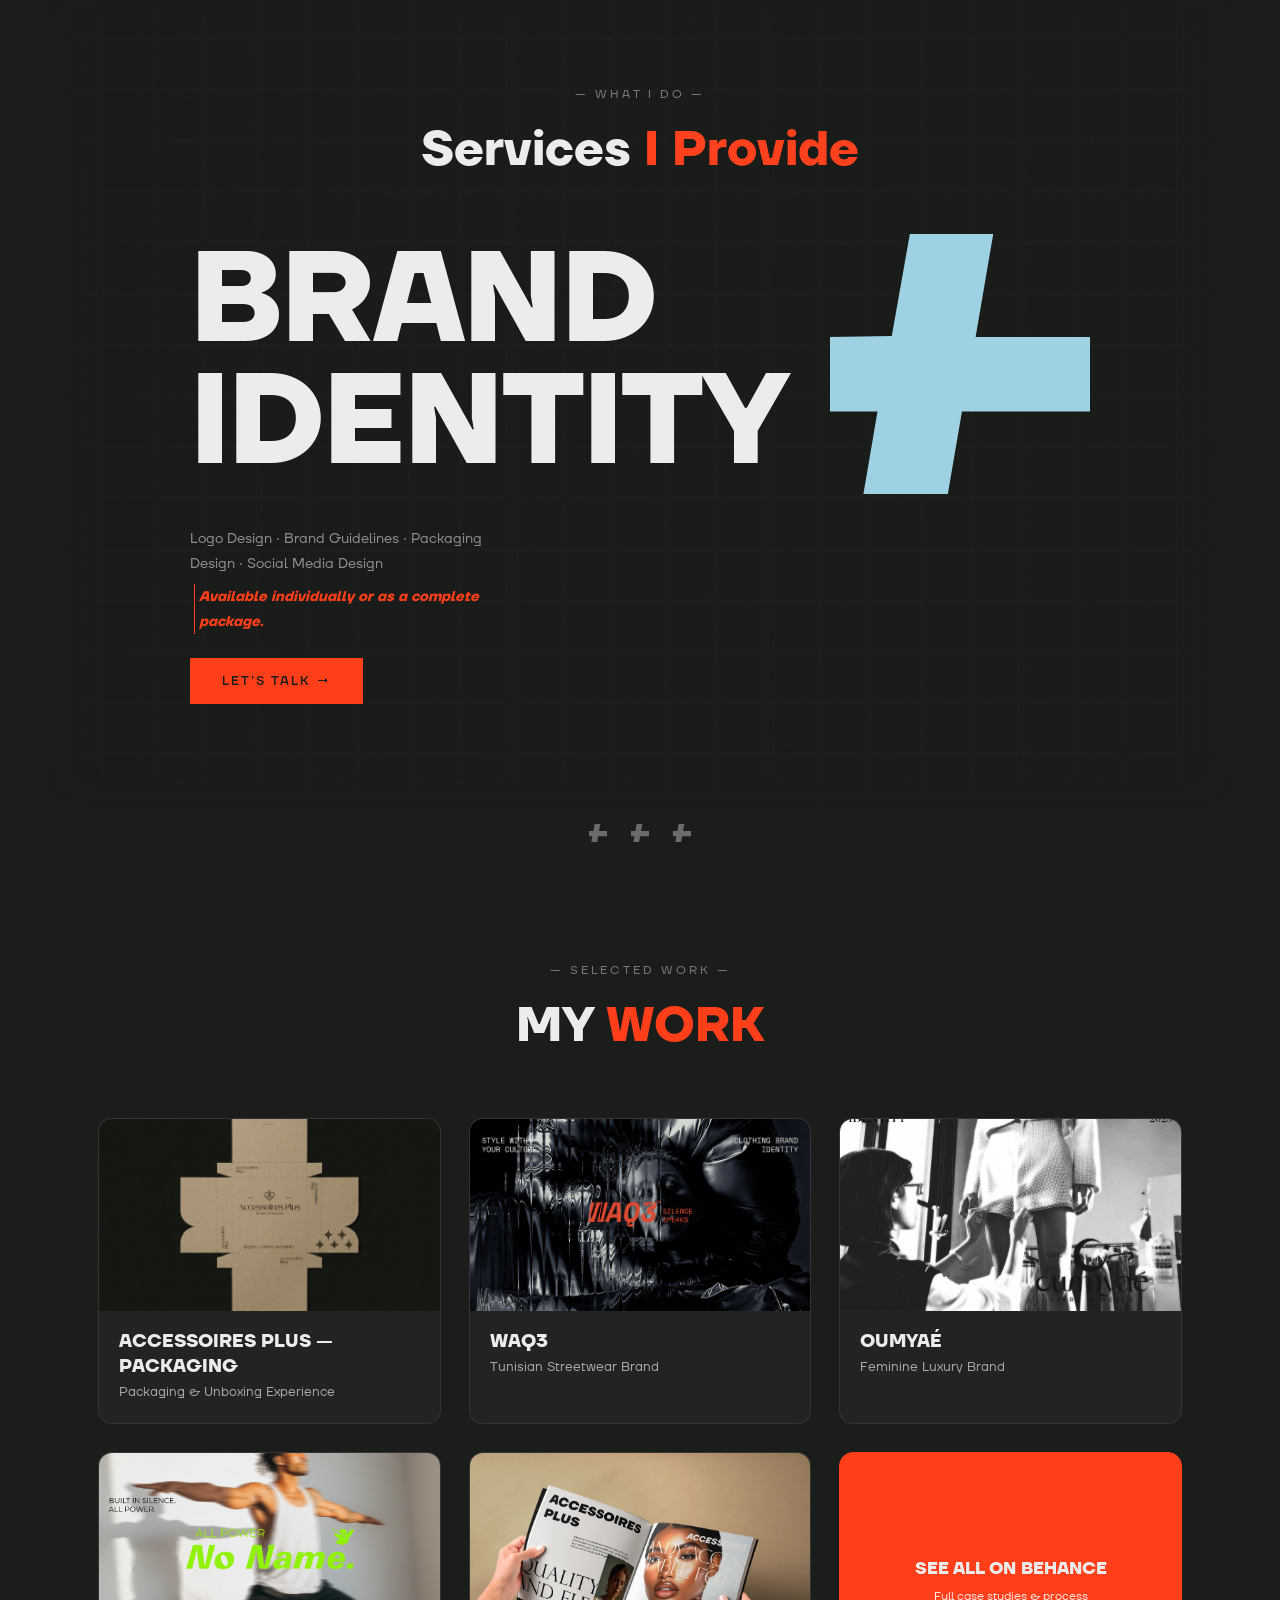
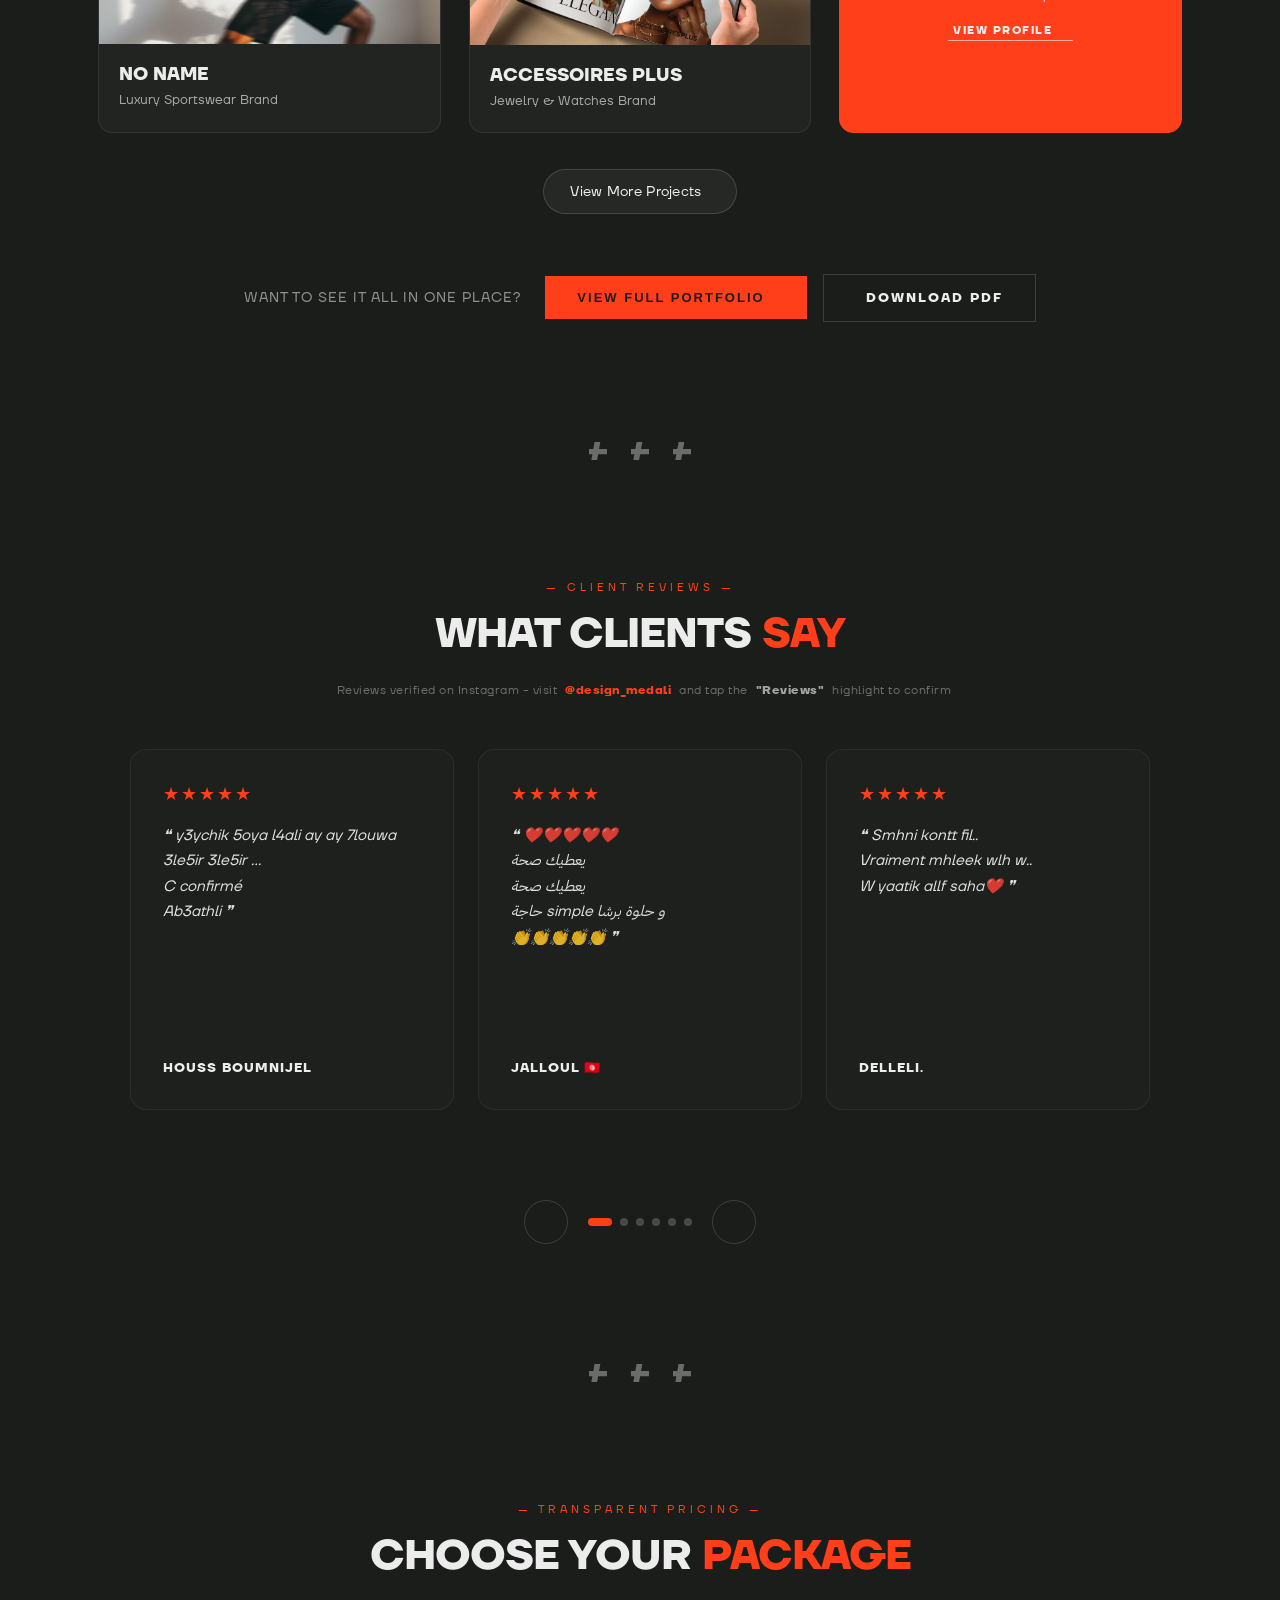
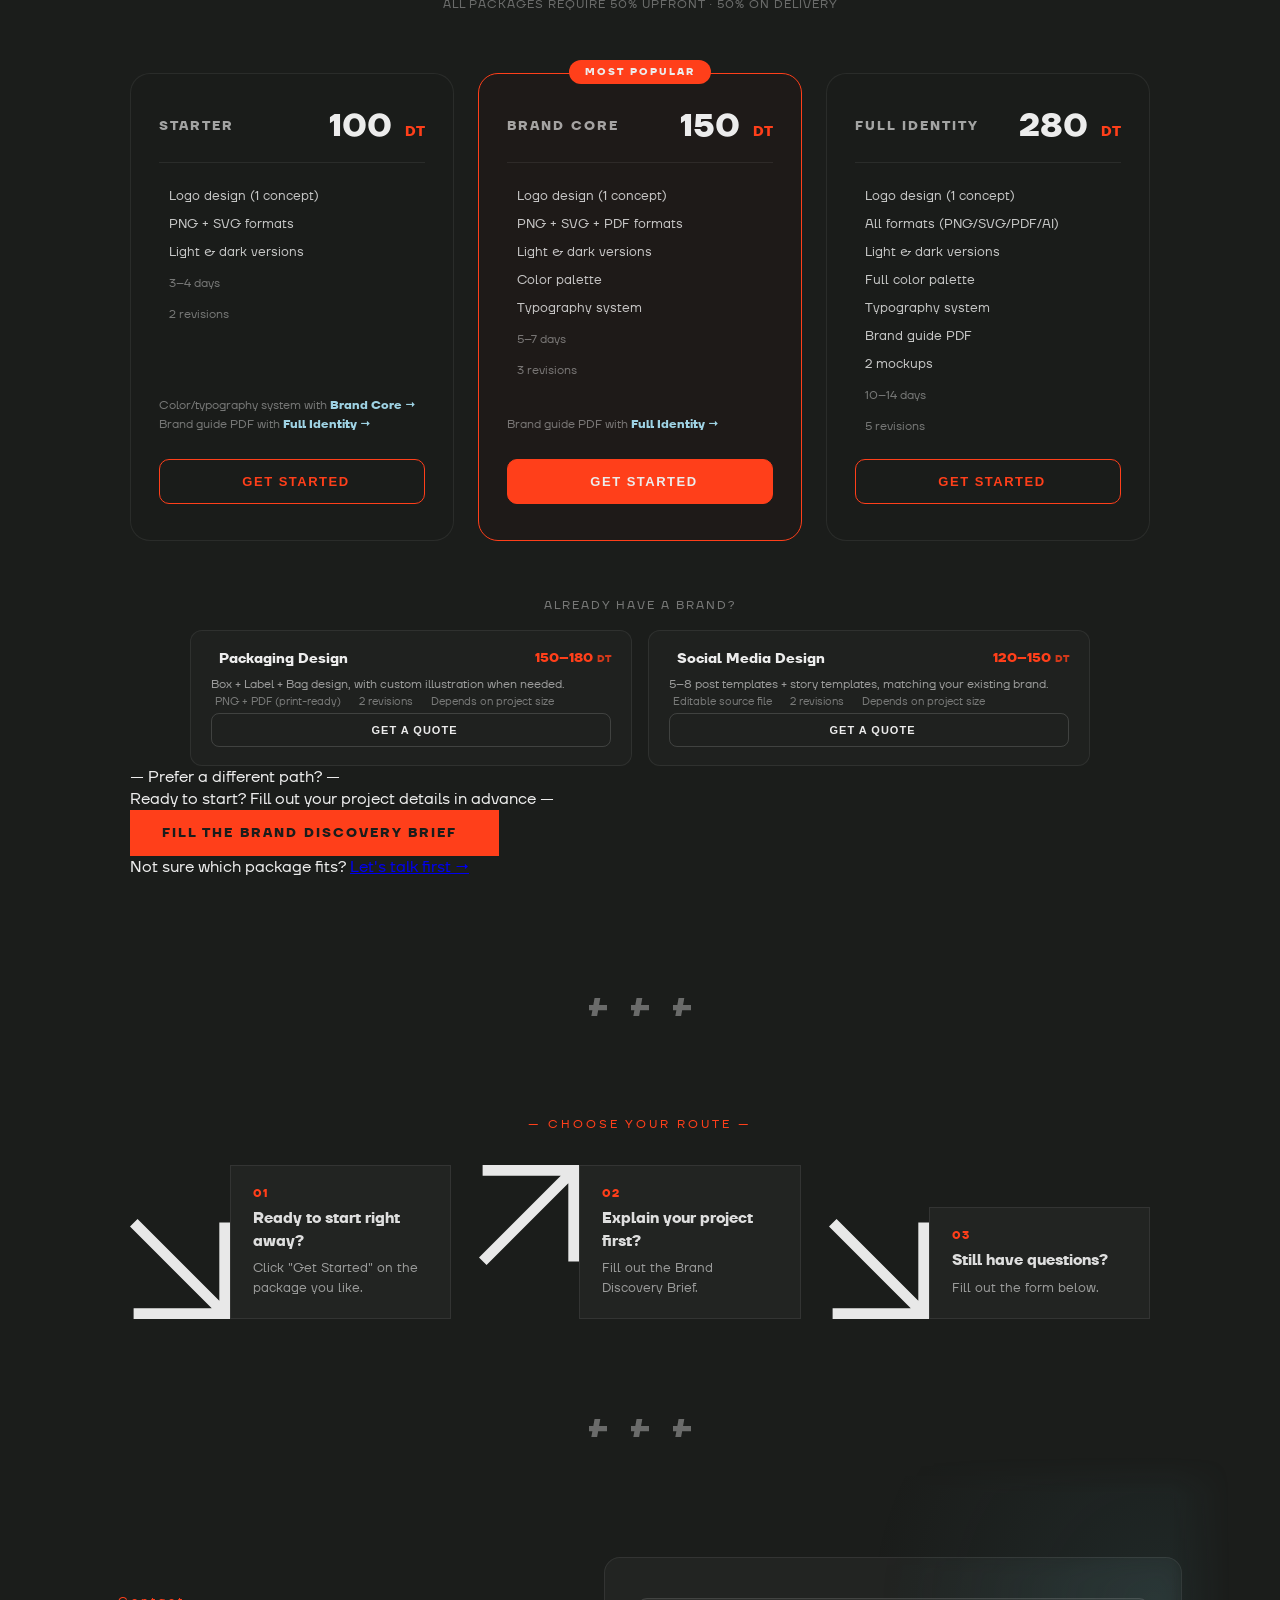
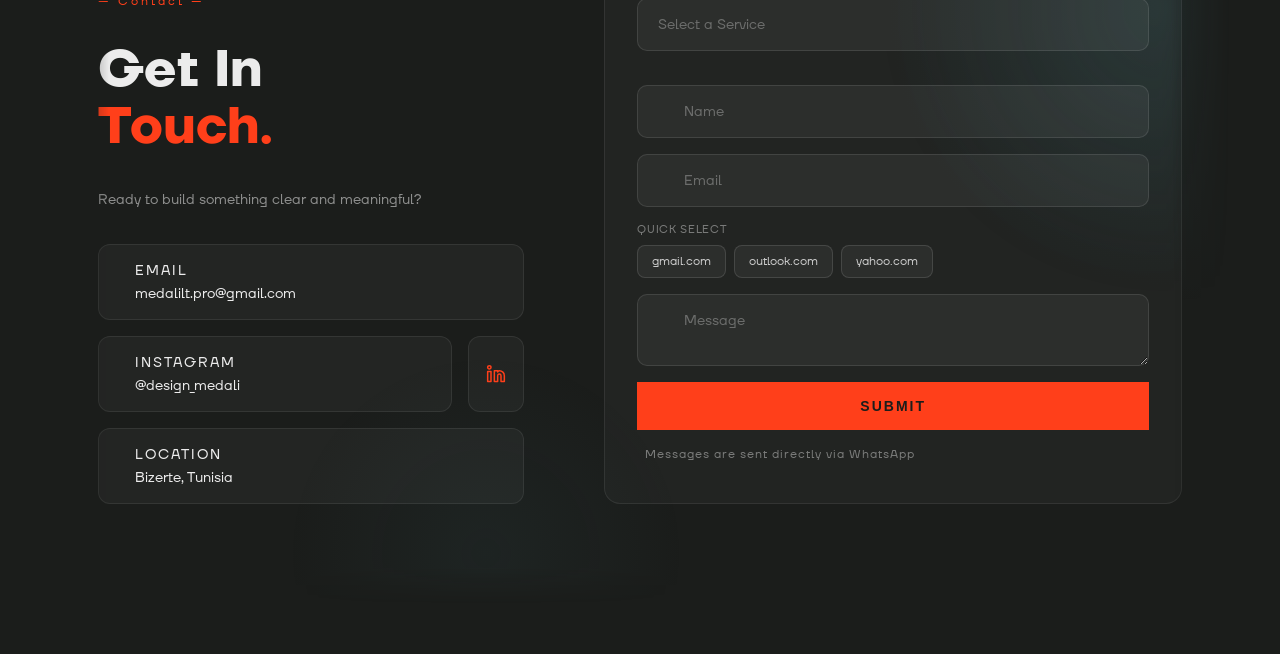
==== commit 3288271b: "section detail" ====
--- a/index.html
+++ b/index.html
@@ -769,6 +769,27 @@
           </div>
         </div>
       </div>
+
+      <div class="pricing-alt-paths">
+        <p class="pricing-alt-label">— Prefer a different path? —</p>
+
+        <div class="pricing-brief-cta">
+          <p>Ready to start? Fill out your project details in advance —</p>
+          <a
+            href="https://dali-lt.github.io/brand-brief/"
+            target="_blank"
+            class="work-cta-btn"
+          >
+            Fill the Brand Discovery Brief
+            <ion-icon name="arrow-forward-outline"></ion-icon>
+          </a>
+        </div>
+
+        <p class="pricing-footer">
+          <ion-icon name="information-circle-outline"></ion-icon>
+          Not sure which package fits? <a href="#contact">Let's talk first →</a>
+        </p>
+      </div>
     </section>
 
     <div class="brand-divider" aria-hidden="true">
@@ -845,6 +866,12 @@
         </div>
       </div>
     </section>
+
+    <div class="brand-divider" aria-hidden="true">
+      <img src="Images/Artboard 1_ShapePlus.svg" />
+      <img src="Images/Artboard 1_ShapePlus.svg" />
+      <img src="Images/Artboard 1_ShapePlus.svg" />
+    </div>
 
     <!-- Contact Section -->
     <section id="contactForm" class="contact">
--- a/CSS/Style.css
+++ b/CSS/Style.css
@@ -3052,33 +3052,6 @@
   font-size: 18px;
 }
 
-.pricing-footer {
-  text-align: center;
-  margin-top: 48px;
-  font-size: 13px;
-  color: rgba(255, 255, 255, 0.3);
-  display: flex;
-  align-items: center;
-  justify-content: center;
-  gap: 8px;
-}
-
-.pricing-footer ion-icon {
-  color: var(--orange);
-  font-size: 16px;
-}
-
-.pricing-footer a {
-  color: var(--orange);
-  text-decoration: none;
-  font-weight: 600;
-  font-size: inherit;
-}
-
-.pricing-footer a:hover {
-  text-decoration: underline;
-}
-
 /* Mobile */
 @media (max-width: 1023px) {
   .pricing-grid {
@@ -3229,62 +3202,6 @@
 }
 
 /* ============================
-   Pricing → Brand Brief CTA
-   ============================ */
-.pricing-alt-paths {
-  max-width: 760px;
-  margin: 56px auto 0;
-  padding-top: 24px;
-  border-top: 1px solid rgba(255, 255, 255, 0.12);
-}
-
-.pricing-alt-label {
-  text-align: center;
-  color: rgba(255, 255, 255, 0.4);
-  font-size: 11px;
-  letter-spacing: 1.5px;
-}
-
-.pricing-brief-cta {
-  text-align: center;
-  margin-top: 18px;
-  display: flex;
-  flex-direction: column;
-  align-items: center;
-  gap: 14px;
-}
-
-.pricing-brief-cta p {
-  font-size: 14px;
-  color: rgba(255, 255, 255, 0.55);
-}
-
-.pricing-brief-cta .work-cta-btn {
-  padding: 11px 22px;
-  font-size: 11px;
-  letter-spacing: 1.5px;
-}
-
-.pricing-brief-cta .work-cta-btn ion-icon {
-  font-size: 14px;
-}
-
-.pricing-alt-paths .pricing-footer {
-  margin-top: 22px;
-}
-
-@media (max-width: 768px) {
-  .pricing-alt-paths {
-    margin-top: 40px;
-    padding-top: 20px;
-  }
-
-  .pricing-brief-cta {
-    margin-top: 18px;
-  }
-}
-
-/* ============================
    Pricing Add-Ons (compact)
    ============================ */
 .addon-section {
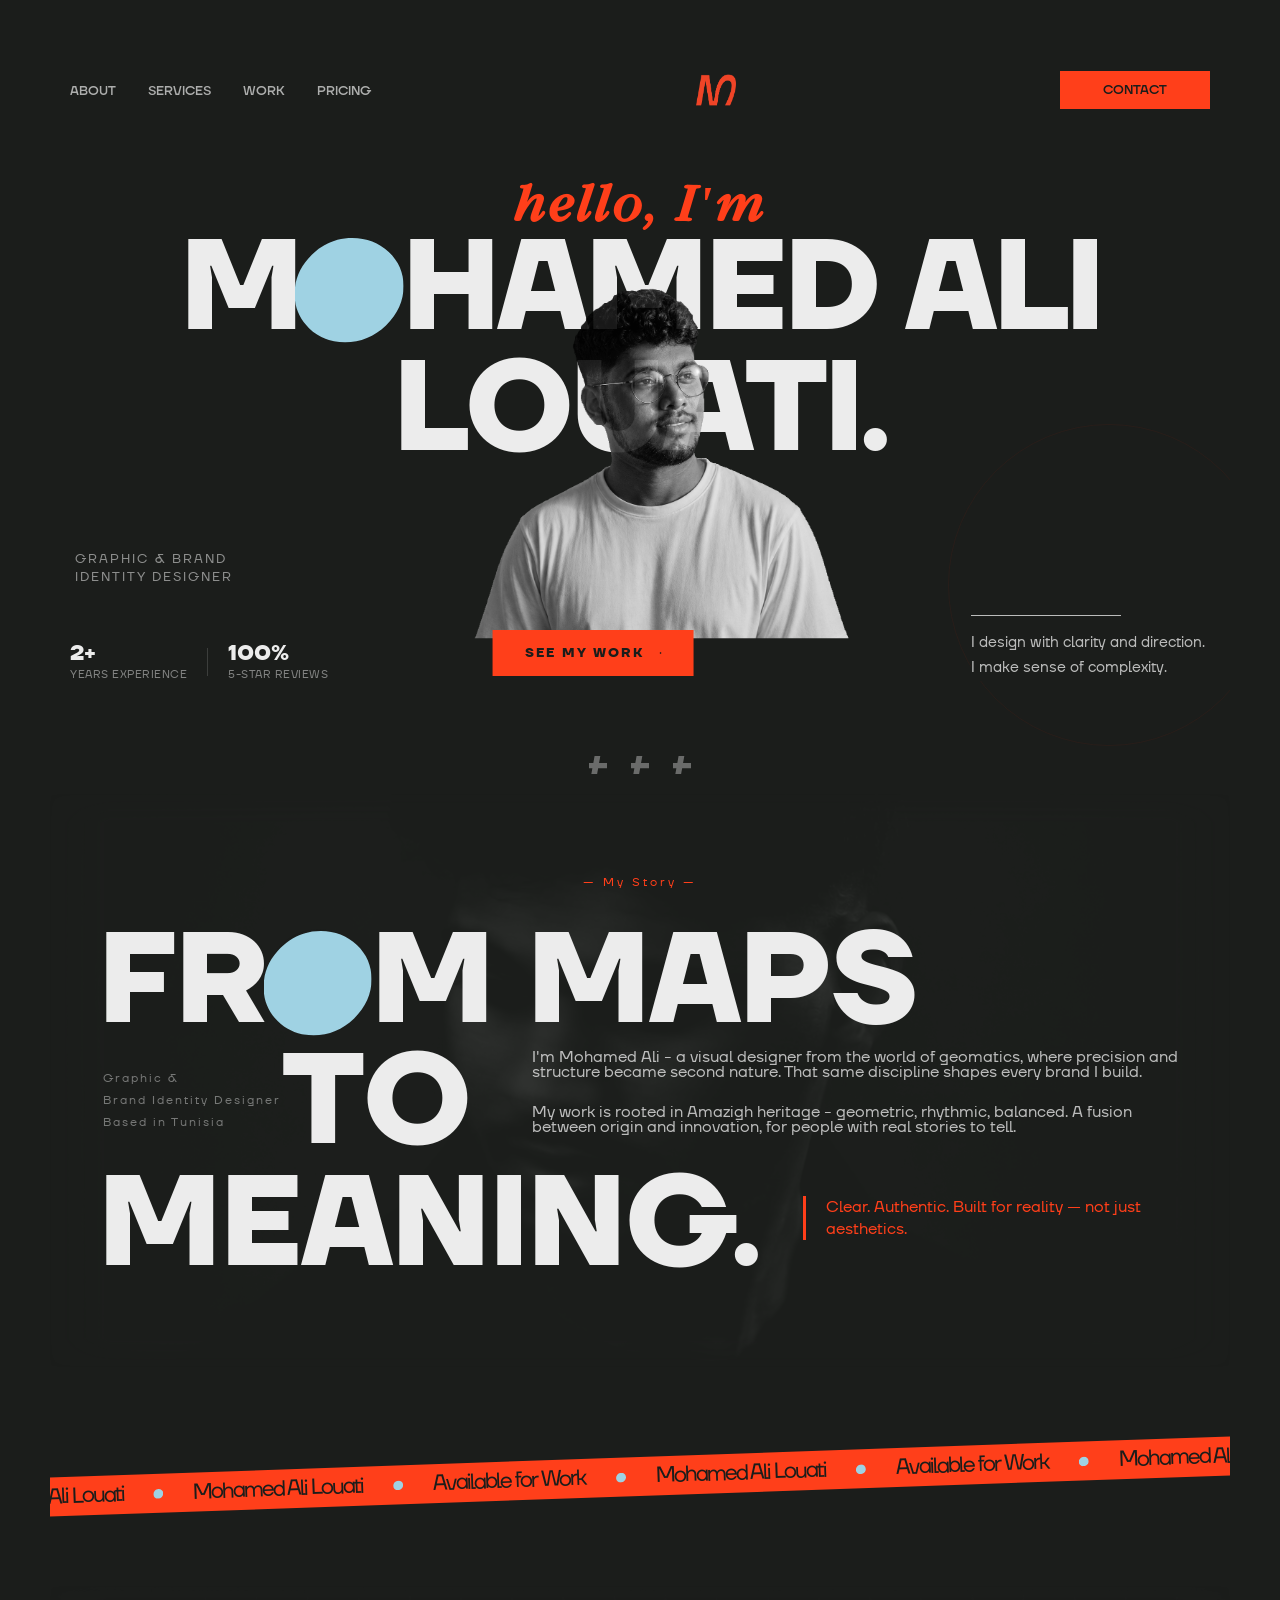
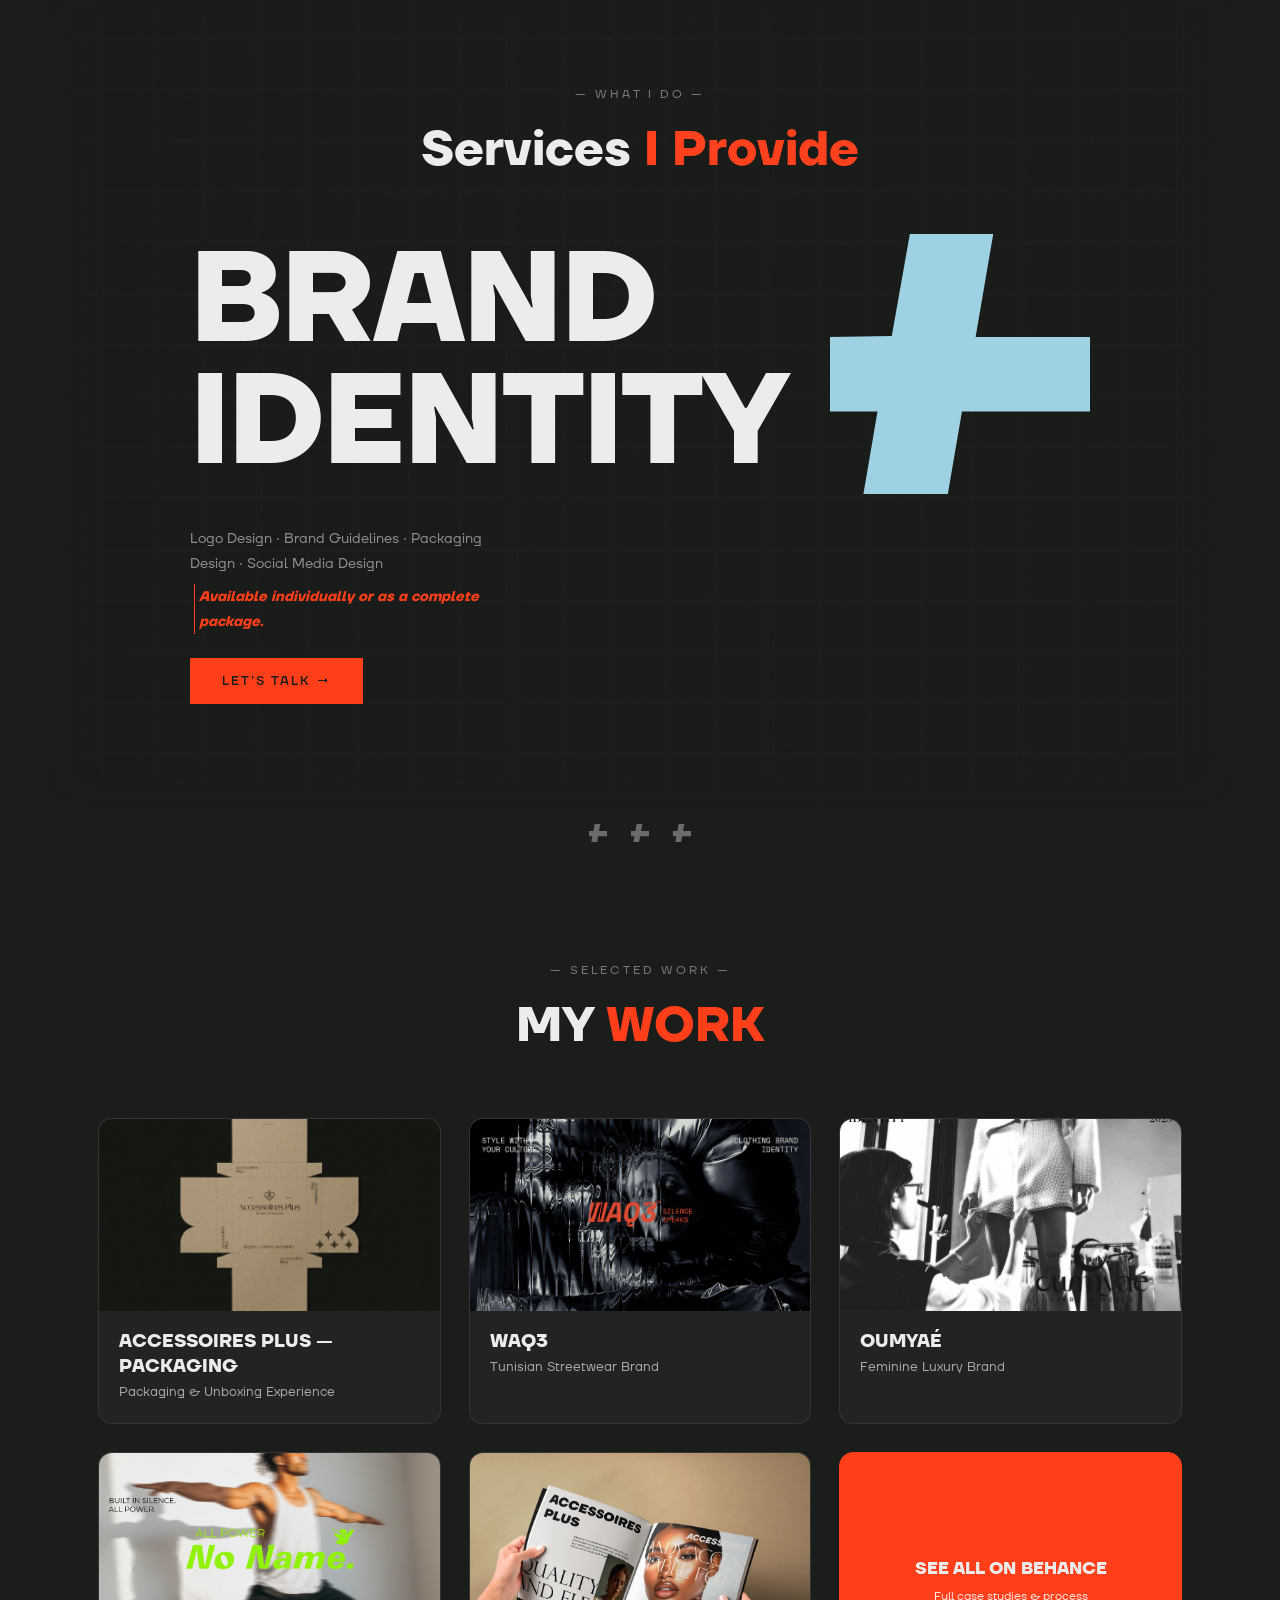
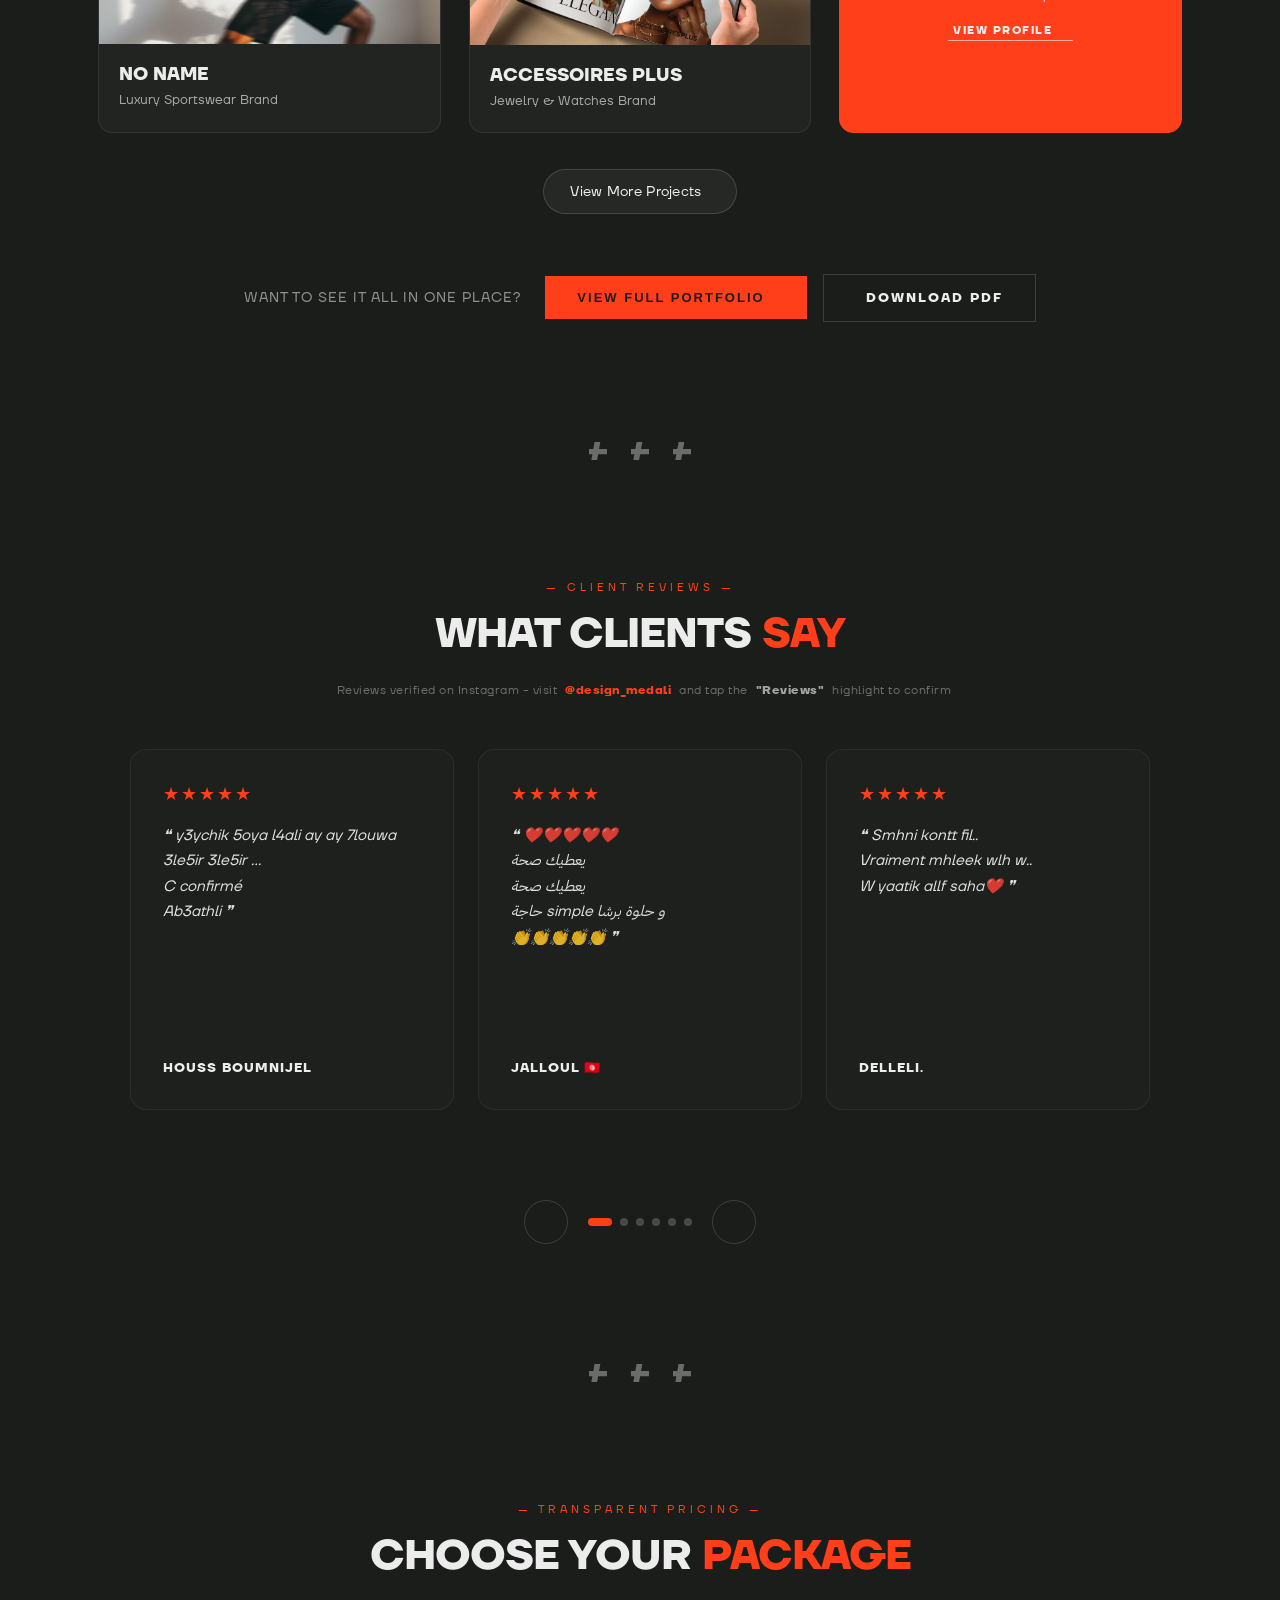
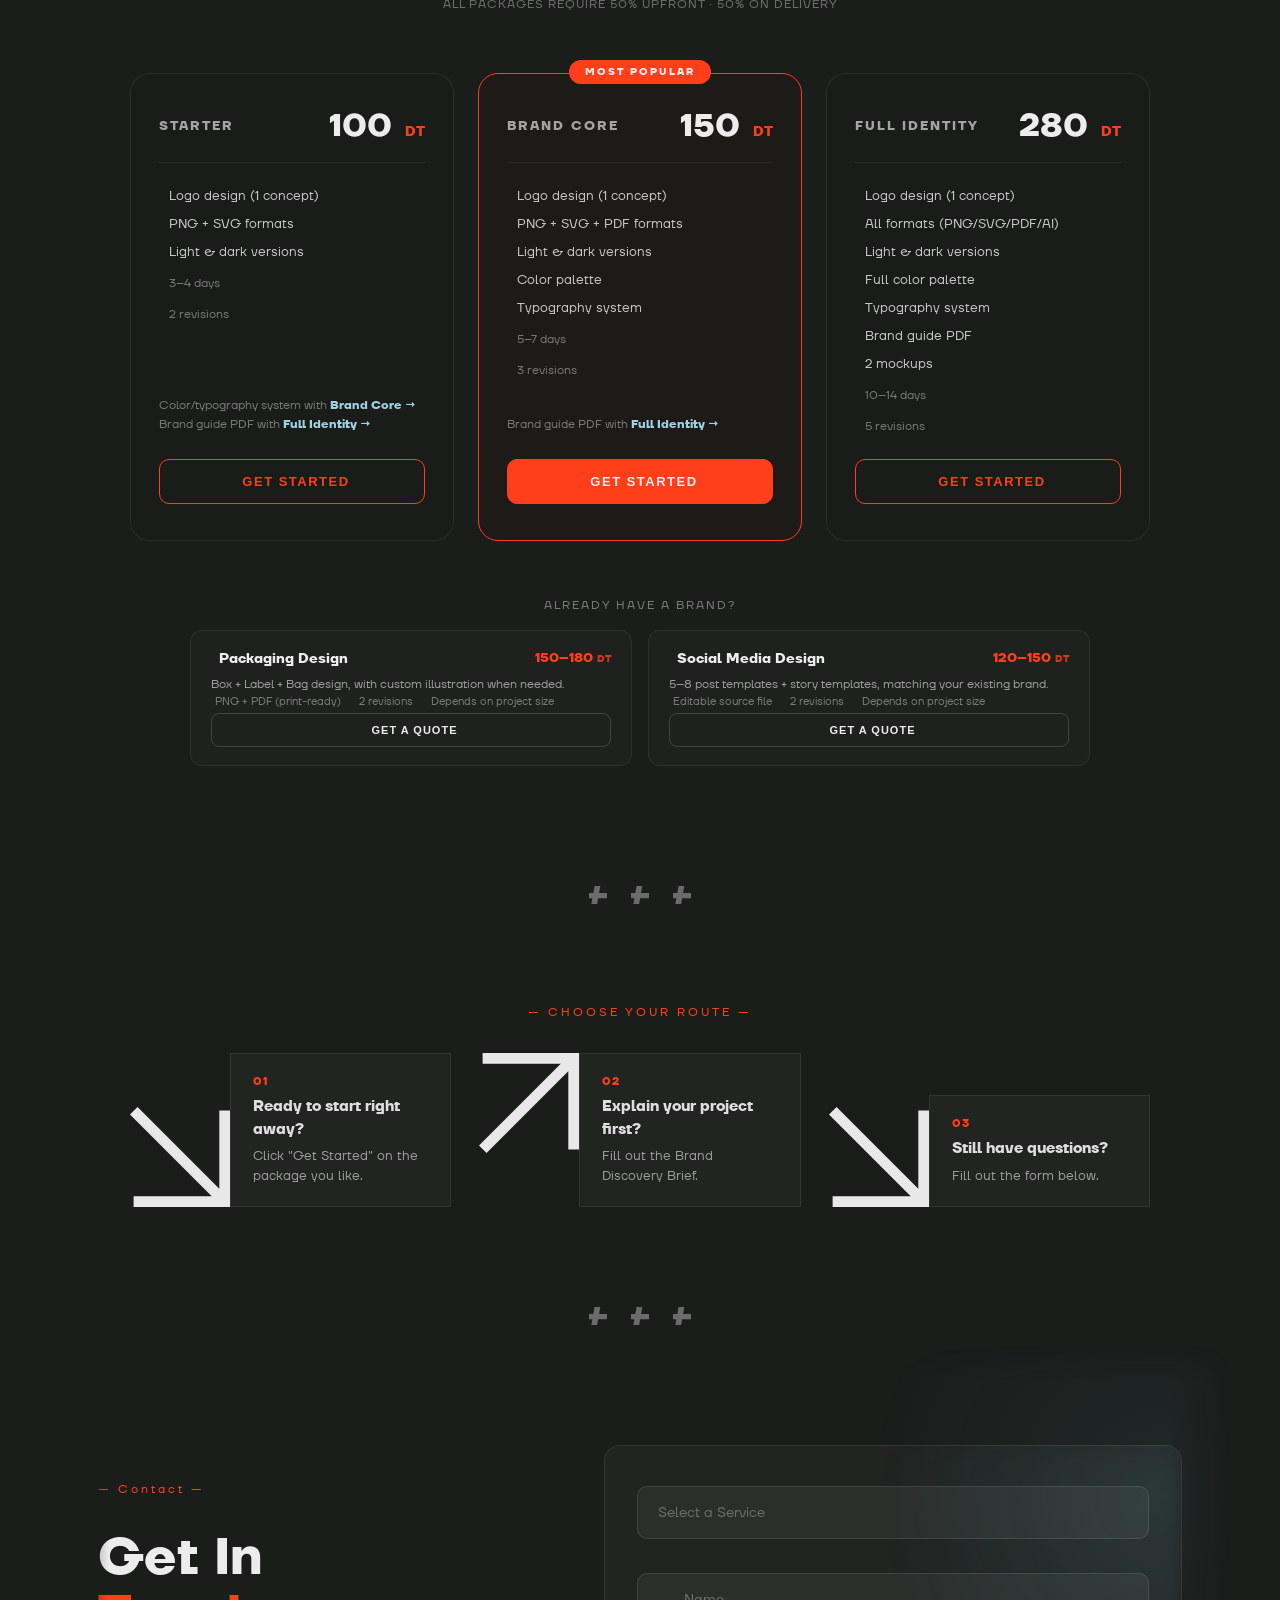
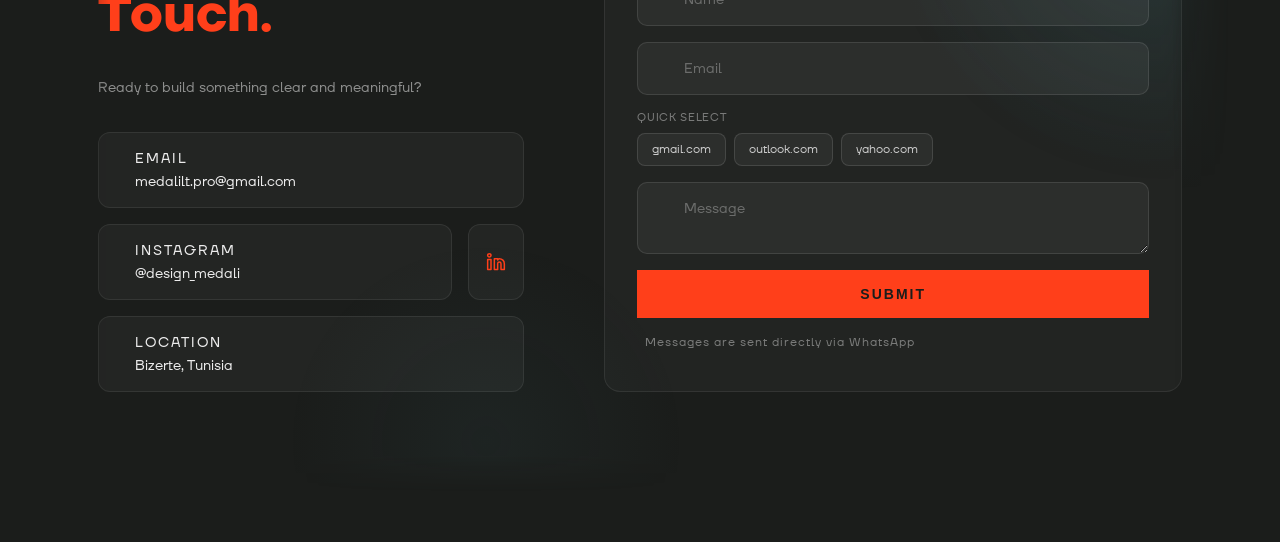
==== commit 0b5ee2eb: "Merge branch 'main' of https://github.com/dali-lt/medali_designer" ====
--- a/index.html
+++ b/index.html
@@ -768,27 +768,6 @@
             </div>
           </div>
         </div>
-      </div>
-
-      <div class="pricing-alt-paths">
-        <p class="pricing-alt-label">— Prefer a different path? —</p>
-
-        <div class="pricing-brief-cta">
-          <p>Ready to start? Fill out your project details in advance —</p>
-          <a
-            href="https://dali-lt.github.io/brand-brief/"
-            target="_blank"
-            class="work-cta-btn"
-          >
-            Fill the Brand Discovery Brief
-            <ion-icon name="arrow-forward-outline"></ion-icon>
-          </a>
-        </div>
-
-        <p class="pricing-footer">
-          <ion-icon name="information-circle-outline"></ion-icon>
-          Not sure which package fits? <a href="#contact">Let's talk first →</a>
-        </p>
       </div>
     </section>
 
